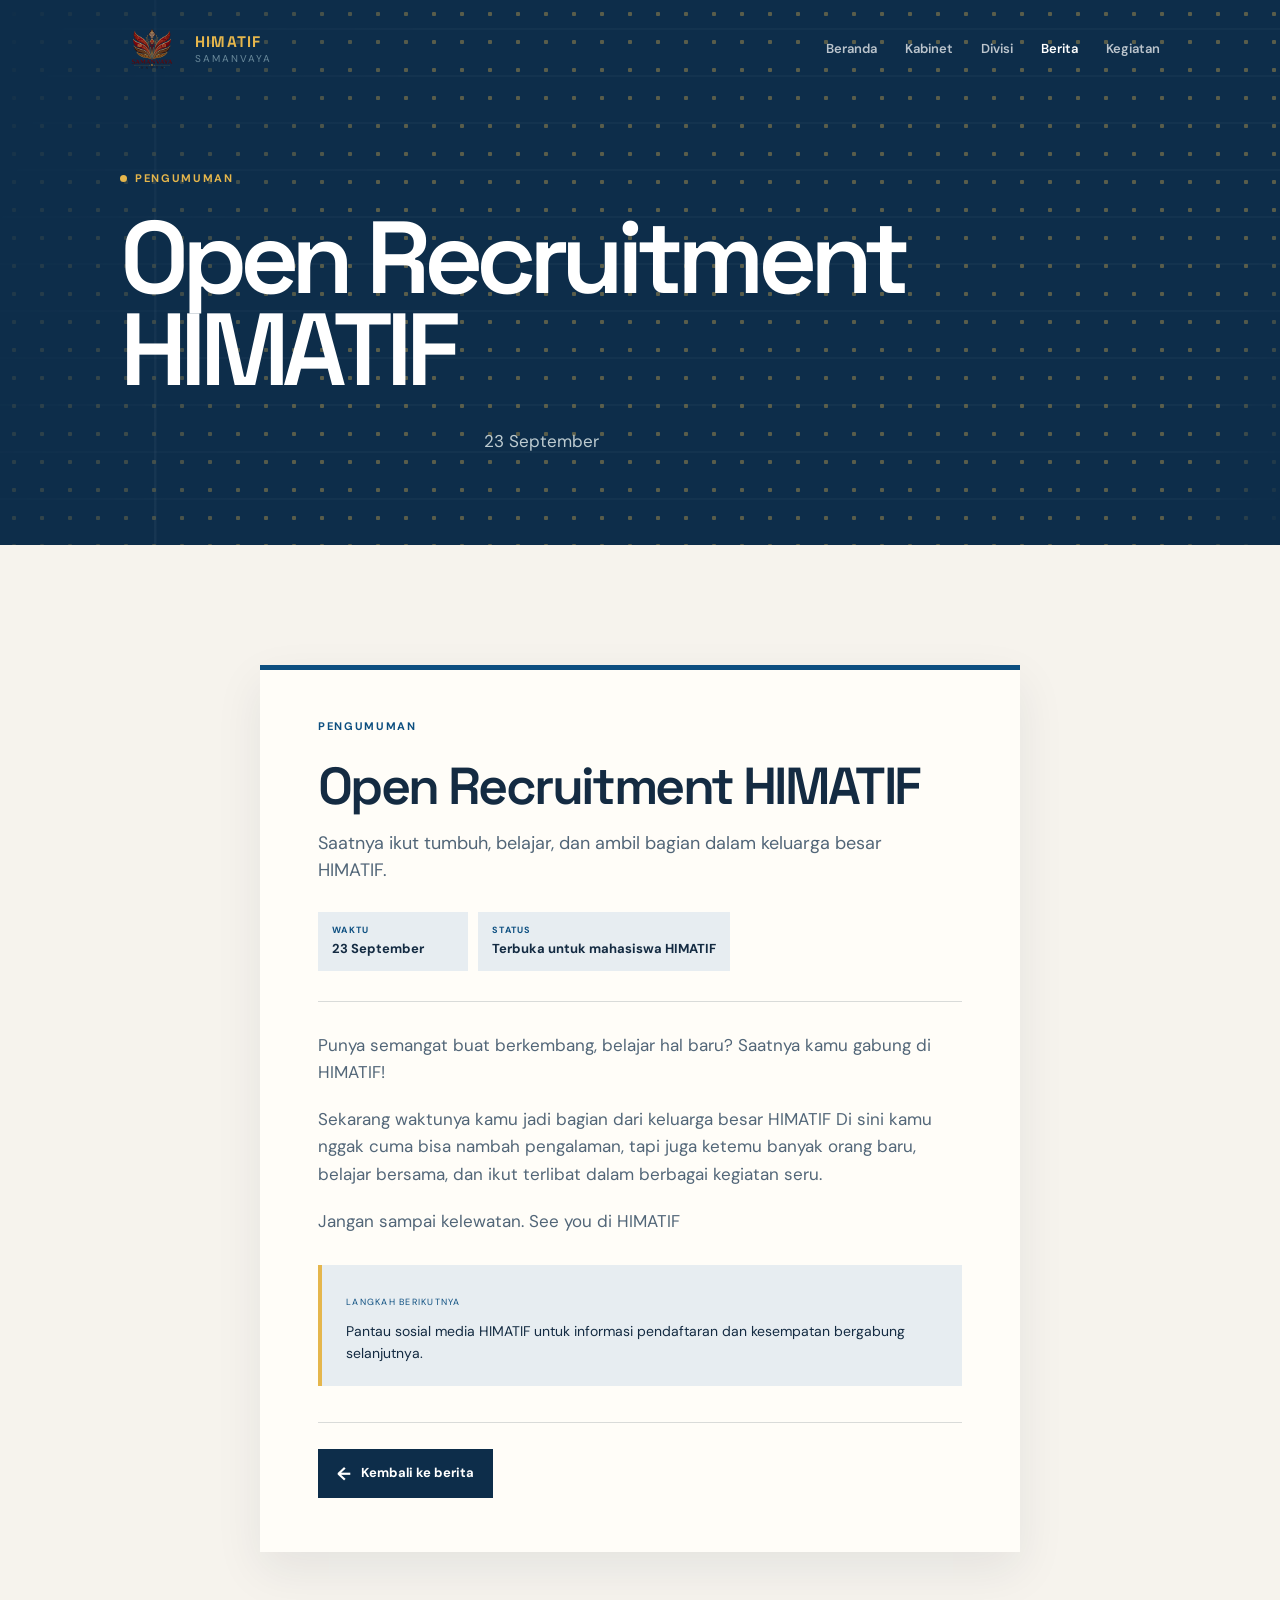
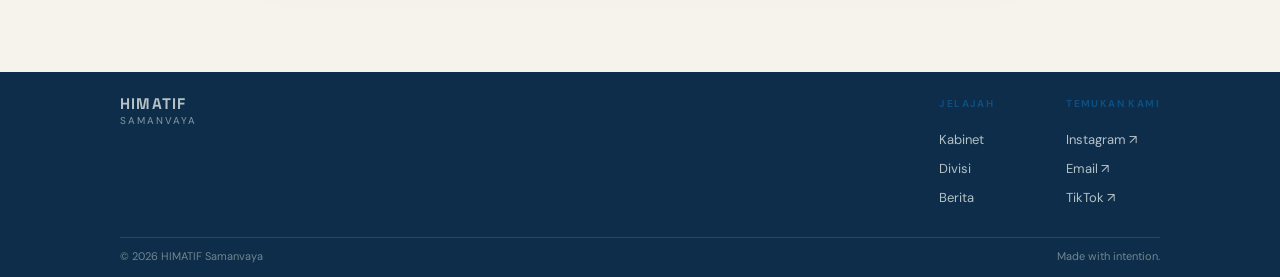
==== pages/berita-detail.html @ be7c70c4 "Update Page Berita" ====
<!DOCTYPE html>
<html lang="id">

<head>
    <meta charset="UTF-8">
    <meta name="viewport" content="width=device-width, initial-scale=1.0">
    <title>Detail Berita | HIMATIF Samanvaya</title>
    <link rel="icon" type="image/png" href="../assets/logo/logo-samanvaya.webp">
    <link rel="preconnect" href="https://fonts.googleapis.com">
    <link rel="preconnect" href="https://fonts.gstatic.com" crossorigin>
    <link
        href="https://fonts.googleapis.com/css2?family=DM+Sans:wght@400;500;600;700&family=Space+Grotesk:wght@500;600;700&display=swap"
        rel="stylesheet">
    <link rel="stylesheet" href="../css/style.css">
    <script src="../js/main.js" defer></script>
    <script src="../js/berita-detail.js" defer></script>
</head>

<body>
    <header class="site-header" data-header>
        <div class="container nav-wrap"><a class="brand" href="../index.html"><span class="brand-mark"
                    aria-label="Logo Samanvaya"><img src="../assets/logo/logo-samanvaya.webp"
                        alt="Samanvaya"></span><span class="brand-copy"><strong>HIMATIF</strong><small>Samanvaya</small></span></a><button
                class="menu-toggle" type="button" aria-label="Buka menu" aria-expanded="false"
                data-menu-toggle><span></span><span></span></button>
            <nav class="main-nav" data-menu><a href="../index.html">Beranda</a><a href="kabinet.html">Kabinet</a><a
                    href="divisi.html">Divisi</a><a class="active" href="berita.html">Berita</a><a
                    href="kegiatan.html">Kegiatan</a></nav>
        </div>
    </header>
    <main>
        <section class="inner-hero inner-hero-news section-dark">
            <div class="container">
                <p class="eyebrow reveal"><span class="eyebrow-dot"></span><span data-detail-category>Berita Himatif</span></p>
                <h1 class="reveal reveal-delay" data-detail-title>Detail berita.</h1>
                <p class="inner-lead reveal reveal-delay-2" data-detail-date></p>
            </div>
        </section>
        <section class="section-light section-space">
            <div class="container news-detail-layout">
                <article class="news-detail-content">
                    <div class="news-detail-head">
                        <p class="section-label" data-detail-label></p>
                        <h2 data-detail-heading></h2>
                        <p class="news-detail-summary" data-detail-summary></p>
                        <div class="news-detail-facts">
                            <span><b>Waktu</b><em data-detail-date-inline></em></span>
                            <span><b>Status</b><em data-detail-status>Terbuka untuk mahasiswa HIMATIF</em></span>
                        </div>
                    </div>
                    <div class="news-detail-body" data-detail-body></div>
                    <aside class="news-detail-note">
                        <span data-detail-note-label>Catatan berita</span>
                        <p data-detail-note></p>
                    </aside>
                    <div class="news-detail-actions">
                        <a class="button button-dark" href="berita.html"><span>←</span> Kembali ke berita</a>
                    </div>
                </article>
            </div>
        </section>
    </main>
    <footer class="site-footer">
        <div class="container footer-top"><a class="brand footer-brand"
                href="../index.html"><span><strong>HIMATIF</strong><small>Samanvaya</small></span></a>
            <div class="footer-links">
                <div>
                    <p>Jelajah</p><a href="kabinet.html">Kabinet</a><a href="divisi.html">Divisi</a><a
                        href="berita.html">Berita</a>
                </div>
                <div>
                    <p>Temukan kami</p><a href="https://instagram.com/himatif_ubp" target="_blank"
                        rel="noreferrer">Instagram ↗</a><a href="mailto:halo@himatifsamanvaya.id">Email ↗</a><a
                        href="https://www.tiktok.com/@himatif_ubp" target="_blank" rel="noreferrer">TikTok ↗</a>
                </div>
            </div>
        </div>
        <div class="container footer-bottom"><span>© 2026 HIMATIF Samanvaya</span><span>Made with intention.</span>
        </div>
    </footer>
</body>

</html>
---- css/style.css ----
/* ==========================================================================
   HIMATIF SAMANVAYA - MAIN STYLESHEET
   ==========================================================================
   
   DAFTAR ISI / TABLE OF CONTENTS BY PAGE & SECTION:
   
   1. [GLOBAL & RESET] ......... Line 23  - Line 69   (Variables :root, Reset *, Container)
   2. [SHARED LAYOUT] .......... Line 70  - Line 333  (Header, Navbar, Brand Logo & Menu Toggle)
   3. [SHARED UTILITIES] ....... Line 334 - Line 521  (Utility Classes, Buttons, Links, Badges, Animations)
   4. [PAGE: index.html] ....... Line 522 - Line 1219 (Hero, Intro, Fokus Program, Featured News, Closing)
   5. [PAGE: tentang.html] ..... Line 1220 - Line 1283 (Halaman Tentang Kami, Story/Sejarah, Quote Section)
   6. [PAGE: kabinet.html] ..... Line 1284 - Line 1745 (Hero Kabinet, Filosofi, Logo, Profil, Departemen)
   7. [PAGE: divisi.html] ...... Line 1746 - Line 1842 (Daftar Divisi, Division Rows, Accordion Program)
   8. [PAGE: detail-divisi.html] Line 1843 - Line 1961 (Detail Divisi, Panel Visi, Program Kerja, Member Grid)
   9. [PAGE: berita.html] ...... Line 1962 - Line 2007 (Halaman Berita, Filter Berita & Article Row Cards)
   10. [PAGE: kegiatan.html] ... Line 2008 - Line 2069 (Halaman Agenda/Kegiatan, Filter & Event Cards)
   11. [SHARED FOOTER] ......... Line 2070 - Line 2123 (Site Footer, Navigation Links, & Copyright)
   12. [RESPONSIVE DESIGN] ..... Line 2124 - Line 2727 (Media Queries Mobile <=760px, Tablet, Desktop)
   
   ========================================================================== */


/* ==========================================================================
   SECTION 1: GLOBAL & RESET STYLES (Line 23 - Line 69)
   ========================================================================== */

:root {
  /* WARNA: ubah nilai di sini untuk mengganti palet utama website. */
  --ink: #142b42;
  --ink-soft: #526678;
  --navy: #0d2d4a;
  --cream: #e7edf1;
  --paper: #f6f3ed;
  --coral: #0d4f80;
  --yellow: #e5b64c;
  --cabinet-maroon: #124b7a;
  --cabinet-gold: #5d89a7;
  --cabinet-bronze: #7894a8;
  --sky: #e5b64c;
  --line: rgba(23, 43, 58, 0.16);
  /* FONT: --display untuk judul besar; --body untuk teks biasa. */
  --display: "Space Grotesk", sans-serif;
  --body: "DM Sans", sans-serif;
}

* {
  box-sizing: border-box;
}

html {
  scroll-behavior: smooth;
  overflow-x: hidden;
}

body {
  margin: 0;
  overflow-x: hidden;
  color: var(--ink);
  background: var(--paper);
  font-family: var(--body);
  font-size: 16px;
  line-height: 1.6;
}

a {
  color: inherit;
  text-decoration: none;
}

button {
  font: inherit;
}

.container {
  width: min(1160px, calc(100% - 48px));
  margin: 0 auto;
}


/* ==========================================================================
   SECTION 2: SHARED LAYOUT & NAVIGATION (HEADER, NAVBAR, BRAND)
   Target Pages: index.html & All Subpages in pages/
   ========================================================================== */

.site-header {
  position: fixed;
  inset: 0 0 auto;
  z-index: 20;
  padding: 22px 0;
  color: white;
  transition:
    background 0.3s ease,
    padding 0.3s ease;
}

.site-header.scrolled {
  color: var(--navy);
  background: rgba(255, 255, 255, 0.96);
  backdrop-filter: blur(14px);
  padding: 13px 0;
}

.site-header.scrolled .main-nav a {
  color: var(--navy);
}

.site-header.scrolled .menu-toggle {
  color: var(--navy);
  border-color: rgba(13, 45, 74, 0.28);
  background: rgba(255, 255, 255, 0.7);
}

.site-header.scrolled .brand-mark img,
.inner-header .brand-mark img {
  mix-blend-mode: multiply;
}

.nav-wrap,
.brand,
.main-nav,
.hero-actions,
.hero-footer,
.section-heading,
.news-meta,
.footer-bottom {
  display: flex;
  align-items: center;
}

.nav-wrap {
  justify-content: space-between;
  position: relative;
}

.nav-wrap>*,
.hero-grid>*,
.section-heading>*,
.directory-toolbar>*,
.detail-grid>*,
.detail-columns>*,
.story-grid>* {
  min-width: 0;
}

.brand {
  gap: 11px;
  font-family: var(--display);
  line-height: 1.05;
}

.brand-mark {
  display: flex;
  align-items: center;
  justify-content: center;
  width: clamp(42px, 5vw, 64px);
  height: clamp(38px, 4.5vw, 54px);
  flex: 0 0 clamp(42px, 5vw, 64px);
}

.brand-mark img {
  display: block;
  width: 100%;
  height: 100%;
  object-fit: contain;
  mix-blend-mode: screen;
}

.footer-brand .brand-mark {
  width: 42px;
  height: 42px;
  flex: 0 0 42px;
  justify-content: center;
  color: var(--coral);
  font: 600 22px/1 var(--display);
}

.brand-copy {
  display: block;
  color: currentColor;
}

.brand-copy strong {
  color: var(--yellow);
}

.brand-copy small {
  color: #8faebb;
}

.inner-header {
  color: var(--navy);
  background: white;
}

.inner-header .brand-mark {
  font-size: 0;
  background: url("../assets/logo/logo-samanvaya.webp") center / contain no-repeat;
}

.inner-header .brand strong,
.site-header.scrolled .brand strong {
  color: var(--yellow);
}

.inner-header .brand small,
.site-header.scrolled .brand small {
  color: #8faebb;
}

.inner-header .main-nav a {
  color: var(--navy);
}

.inner-header .menu-toggle {
  color: var(--navy);
  border-color: rgba(13, 45, 74, 0.3);
}

.brand strong,
.brand small {
  display: block;
}

.brand strong {
  font-size: clamp(12px, 1.2vw, 16px);
  letter-spacing: 0.08em;
}

.brand small {
  margin-top: 4px;
  font-family: var(--body);
  font-size: clamp(8px, 0.8vw, 10px);
  letter-spacing: 0.2em;
  text-transform: uppercase;
  opacity: 0.72;
}

.main-nav {
  gap: 28px;
  font-size: 13px;
  font-weight: 600;
}

.brand-copy,
.brand-copy strong,
.brand-copy small,
.brand>span:last-child {
  min-width: 0;
}

.main-nav a {
  opacity: 0.72;
  transition:
    opacity 0.2s,
    color 0.2s;
}

.main-nav a:hover,
.main-nav a.active {
  opacity: 1;
}

.main-nav .nav-cta {
  padding: 10px 15px;
  color: var(--navy);
  background: var(--yellow);
  opacity: 1;
}

.nav-cta span,
.button span {
  margin-left: 9px;
  font-size: 18px;
}

.menu-toggle {
  display: none;
  position: relative;
  z-index: 4;
  width: 42px;
  height: 42px;
  border: 0;
  border-radius: 10px;
  background: var(--navy);
  color: white;
  box-shadow: 0 7px 16px rgba(13, 45, 74, 0.22);
  cursor: pointer;
}

.menu-toggle span {
  display: block;
  width: 18px;
  height: 2px;
  margin: 4px auto;
  border-radius: 2px;
  background: currentColor;
  transition: transform 0.2s ease, opacity 0.2s ease;
}

.menu-toggle span:first-child {
  transform: translateY(-3px);
}

.menu-toggle span:nth-child(2) {
  transform: translateY(3px);
}

.menu-toggle::before {
  position: absolute;
  top: 50%;
  left: 50%;
  width: 18px;
  height: 2px;
  border-radius: 2px;
  content: "";
  background: currentColor;
  transform: translate(-50%, -50%);
  transition: transform 0.2s ease;
}

.menu-toggle.open span:first-child {
  transform: translateY(3px) rotate(45deg);
}

.menu-toggle.open span:nth-child(2) {
  transform: translateY(-3px) rotate(-45deg);
}

.menu-toggle.open::before {
  opacity: 0;
}


/* ==========================================================================
   SECTION 3: SHARED UTILITIES & COMPONENTS
   Buttons, Links, Badges, Animations, Section Themes, Toolbar Filter
   ========================================================================== */

.section-dark {
  color: white;
  background: var(--navy);
}

.section-dark .section-label,
.section-dark .profile-role,
.section-dark .article-category,
.inner-hero .eyebrow {
  color: var(--yellow);
}

.section-light {
  background: var(--paper);
}

.intro.section-light {
  background: #dce8ef;
}

.section-cream {
  background: var(--cream);
}

.section-coral {
  color: var(--navy);
  background: var(--coral);
}

.section-space {
  padding: 120px 0;
}

.eyebrow,
.section-label {
  margin: 0 0 24px;
  font-size: 11px;
  font-weight: 700;
  letter-spacing: 0.15em;
  text-transform: uppercase;
}

.eyebrow-dot {
  display: inline-block;
  width: 7px;
  height: 7px;
  margin-right: 8px;
  background: var(--coral);
  border-radius: 50%;
}

.inner-hero .eyebrow-dot {
  background: var(--yellow);
}

.button {
  display: inline-flex;
  align-items: center;
  padding: 14px 19px;
  font-size: 13px;
  font-weight: 700;
  transition: transform 0.2s,
    background 0.2s;
}

.button:hover {
  transform: translateY(-3px);
}

.button-coral {
  color: white;
  background: var(--navy);
}

.button-dark {
  color: white;
  background: var(--navy);
}

.button-light {
  color: var(--ink);
  border: 1px solid rgba(20, 43, 66, 0.22);
  background: rgba(255, 255, 255, 0.5);
}

.button span {
  margin-left: 10px;
  font-size: 18px;
  line-height: 0.7;
}

.text-link {
  display: inline-flex;
  align-items: center;
  gap: 10px;
  font-size: 13px;
  font-weight: 700;
}

.text-link span {
  font-size: 20px;
  line-height: 1;
  transition: transform 0.2s;
}

.text-link:hover span {
  transform: translateX(5px);
}

.light-link {
  color: white;
}

.dark-link {
  color: var(--ink);
}

.back-link {
  display: inline-block;
  margin-bottom: 48px;
  color: #dce8ef;
  font-size: 12px;
  font-weight: 700;
  letter-spacing: 0.08em;
  text-transform: uppercase;
}

.reveal {
  opacity: 0;
  transform: translateY(18px);
  transition: opacity 0.7s ease,
    transform 0.7s ease;
}

.reveal.visible {
  opacity: 1;
  transform: translateY(0);
}

.reveal-delay {
  transition-delay: 0.12s;
}

.reveal-delay-2 {
  transition-delay: 0.24s;
}

/* Inner Page Hero (Dipakai di tentang.html, divisi.html, berita.html, kegiatan.html) */
.inner-hero {
  position: relative;
  isolation: isolate;
  overflow: hidden;
  min-height: 500px;
  padding: 170px 0 90px;
}

.inner-hero::after {
  position: absolute;
  inset: 0;
  z-index: -1;
  content: "";
  opacity: 0.34;
  background:
    linear-gradient(90deg, transparent 0 19%, rgba(229, 182, 76, 0.22) 19.1%, transparent 19.3% 100%),
    linear-gradient(0deg, transparent 0 72%, rgba(229, 182, 76, 0.18) 72.1%, transparent 72.3% 100%),
    linear-gradient(90deg, transparent 49.8%, rgba(220, 232, 239, 0.15) 50%, transparent 50.2%),
    linear-gradient(rgba(220, 232, 239, 0.08) 1px, transparent 1px),
    linear-gradient(90deg, rgba(220, 232, 239, 0.08) 1px, transparent 1px);
  background-size: 100% 100%, 100% 100%, 100% 100%, 56px 56px, 56px 56px;
  mask-image: linear-gradient(115deg, transparent 5%, black 34%, black 82%, transparent 100%);
  animation: tech-drift 18s linear infinite;
  pointer-events: none;
}

.inner-hero>.container {
  position: relative;
  z-index: 1;
}

.inner-hero-division::after {
  opacity: 0.56;
  background:
    radial-gradient(circle at 77% 34%, var(--yellow) 0 3px, transparent 4px),
    radial-gradient(circle at 86% 63%, rgba(220, 232, 239, 0.8) 0 2px, transparent 3px),
    linear-gradient(132deg, transparent 0 66%, rgba(229, 182, 76, 0.6) 66.2%, transparent 66.5%),
    linear-gradient(132deg, transparent 0 73%, rgba(220, 232, 239, 0.3) 73.2%, transparent 73.5%),
    linear-gradient(132deg, transparent 0 80%, rgba(220, 232, 239, 0.22) 80.2%, transparent 80.5%);
  mask-image: linear-gradient(90deg, transparent 10%, black 53%, black 100%);
  animation: circuit-pan 14s ease-in-out infinite alternate;
}

.inner-hero-news::after {
  opacity: 0.5;
  background:
    radial-gradient(circle, rgba(229, 182, 76, 0.7) 0 2px, transparent 2.5px) 0 0 / 28px 28px,
    linear-gradient(90deg, transparent 0 12%, rgba(220, 232, 239, 0.18) 12.1%, transparent 12.3% 100%),
    repeating-linear-gradient(0deg, transparent 0 45px, rgba(220, 232, 239, 0.13) 46px, transparent 47px);
  mask-image: linear-gradient(108deg, transparent 0, black 30%, black 92%, transparent 100%);
  animation: news-scan 12s linear infinite;
}

.inner-hero-events::after {
  opacity: 0.54;
  background:
    radial-gradient(circle at 78% 28%, rgba(229, 182, 76, 0.8) 0 3px, transparent 4px),
    radial-gradient(circle at 88% 68%, rgba(229, 182, 76, 0.55) 0 2px, transparent 3px),
    repeating-linear-gradient(115deg, transparent 0 38px, rgba(220, 232, 239, 0.16) 39px, transparent 40px),
    linear-gradient(115deg, transparent 0 67%, rgba(229, 182, 76, 0.42) 67.2%, transparent 67.6%);
  mask-image: linear-gradient(90deg, transparent 6%, black 47%, black 100%);
  animation: schedule-shift 16s ease-in-out infinite alternate;
}

@keyframes circuit-pan {
  from {
    transform: translate3d(0, 0, 0);
  }

  to {
    transform: translate3d(-18px, 10px, 0);
  }
}

@keyframes news-scan {
  from {
    transform: translate3d(0, 0, 0);
  }

  to {
    transform: translate3d(0, 46px, 0);
  }
}

@keyframes schedule-shift {
  from {
    transform: translate3d(0, 0, 0) rotate(0deg);
  }

  to {
    transform: translate3d(-14px, 8px, 0) rotate(1deg);
  }
}

@keyframes tech-drift {
  from {
    transform: translate3d(0, 0, 0);
  }

  to {
    transform: translate3d(56px, 28px, 0);
  }
}

.inner-hero h1 {
  margin: 0;
  font: 600 clamp(56px, 8vw, 104px)/0.9 var(--display);
  letter-spacing: -0.07em;
}

.inner-lead {
  max-width: 430px;
  margin: 32px 0 0 35%;
  color: #bdcbd0;
  font-size: 17px;
}

/* Directory Toolbar & Filter (Dipakai di kegiatan.html & berita.html) */
.directory-toolbar {
  display: flex;
  justify-content: space-between;
  align-items: flex-end;
  margin-bottom: 55px;
}

.directory-toolbar h2 {
  margin: 0;
  font: 600 38px/0.95 var(--display);
  letter-spacing: -0.06em;
}

.filter-group {
  display: flex;
  gap: 7px;
  flex-wrap: wrap;
  justify-content: flex-end;
}

.filter {
  padding: 9px 13px;
  border: 1px solid var(--line);
  color: var(--ink-soft);
  background: transparent;
  cursor: pointer;
  font-size: 11px;
  text-transform: uppercase;
  letter-spacing: 0.08em;
}

.filter.active,
.filter:hover {
  border-color: var(--coral);
  color: white;
  background: var(--coral);
}


/* ==========================================================================
   SECTION 4: PAGE - index.html (HOMEPAGE)
   Hero Section, Intro, Fokus Program, News Cards, & Closing CTA
   ========================================================================== */

/* Hero Section Homepage */
.hero {
  position: relative;
  min-height: 730px;
  padding-top: 130px;
  overflow: hidden;
  background: var(--navy);
}

.hero::before {
  position: absolute;
  inset: 0;
  z-index: 0;
  content: "";
  background:
    linear-gradient(rgba(19, 43, 59, 0.55),
      rgba(19, 43, 59, 0.55)),
    url("../assets/images/GedungUBP.webp") center / cover no-repeat;
  filter: blur(5px);
  transform: scale(1.04);
}

.hero>* {
  position: relative;
  z-index: 1;
}

.hero-copy {
  color: white;
}

.hero-copy .eyebrow {
  color: white;
}

.hero h1 {
  color: white;
}

.hero-copy .hero-text {
  color: rgba(255, 255, 255, 0.9);
}

.hero-copy .light-link {
  color: white;
}

.hero-grid {
  display: grid;
  grid-template-columns: 1fr 1fr;
  gap: 55px;
  min-height: 520px;
  align-items: center;
}

.hero h1,
.closing h2 {
  margin: 0;
  font-family: var(--display);
  font-size: clamp(58px, 8vw, 106px);
  letter-spacing: -0.065em;
  line-height: 0.9;
}

.hero h1 em,
.closing h2 em,
h2 em {
  color: var(--coral);
  font-style: normal;
}

.hero-text {
  max-width: 420px;
  margin: 30px 0;
  color: #bdcbd0;
  font-size: 17px;
}

.hero-actions {
  gap: 27px;
}

/* Hero Art Visual Laptop */
.hero-art {
  position: relative;
  min-height: 470px;
}

.art-grid {
  position: absolute;
  top: 58px;
  right: 2%;
  width: 285px;
  height: 250px;
  opacity: 0.34;
  background-image: linear-gradient(rgba(134, 170, 188, 0.22) 1px, transparent 1px),
    linear-gradient(90deg, rgba(134, 170, 188, 0.22) 1px, transparent 1px);
  background-size: 28px 28px;
  transform: rotate(-7deg);
  mask-image: linear-gradient(135deg, transparent 3%, black 35%, transparent 96%);
}

.art-data {
  position: absolute;
  top: 45px;
  left: 8%;
  display: flex;
  align-items: center;
  gap: 9px;
  color: #8faebb;
  font: 700 9px var(--body);
  letter-spacing: 0.14em;
  transform: rotate(-7deg);
}

.art-data i {
  display: block;
  width: 42px;
  height: 1px;
  background: var(--coral);
}

.art-circuit {
  position: absolute;
  top: 195px;
  left: 1%;
  width: 160px;
  height: 100px;
  opacity: 0.48;
  transform: rotate(-8deg);
}

.circuit-node {
  position: absolute;
  top: 12px;
  left: 4px;
  width: 7px;
  height: 7px;
  border: 1px solid #91b7c5;
  background: var(--navy);
}

.circuit-node-end {
  top: auto;
  right: 1px;
  bottom: 8px;
  left: auto;
  border-color: var(--coral);
}

.circuit-line {
  position: absolute;
  display: block;
  height: 1px;
  background: #7196aa;
  transform-origin: left center;
}

.circuit-line-one {
  top: 15px;
  left: 10px;
  width: 92px;
  transform: rotate(28deg);
}

.circuit-line-two {
  top: 58px;
  left: 56px;
  width: 98px;
  transform: rotate(-24deg);
}

.art-terminal {
  position: absolute;
  right: 8%;
  bottom: 63px;
  display: grid;
  grid-template-columns: 1fr 18px;
  gap: 7px 12px;
  width: 92px;
  padding: 12px;
  border: 1px solid rgba(137, 174, 190, 0.32);
  color: #8aafbf;
  background: rgba(8, 35, 50, 0.42);
  font: 700 10px/1 monospace;
  transform: rotate(7deg);
}

.art-terminal span {
  grid-row: span 3;
  align-self: center;
  color: var(--coral);
  font-size: 17px;
}

.art-terminal i {
  display: block;
  width: 18px;
  height: 2px;
  background: rgba(137, 174, 190, 0.55);
}

.laptop-art {
  position: absolute;
  top: 68px;
  left: 16%;
  width: min(330px, 68%);
  height: 305px;
  z-index: 2;
  transform: rotate(3deg);
}

.laptop-screen {
  position: relative;
  width: 100%;
  height: 235px;
  padding: 27px 25px;
  color: var(--cabinet-gold);
  background: #f4f0e8;
  border: 8px solid var(--cabinet-gold);
  border-bottom-width: 10px;
  border-radius: 10px 10px 4px 4px;
  box-shadow: 12px 14px 0 var(--cabinet-maroon);
}

.laptop-screen::after {
  content: "";
  position: absolute;
  inset: 10px;
  border: 1px solid rgba(19, 43, 59, 0.2);
  pointer-events: none;
}

.screen-logo {
  position: absolute;
  top: 9%;
  left: 9%;
  width: 82%;
  height: 82%;
  object-fit: contain;
  filter: saturate(0.98) contrast(1.05);
}

.laptop-logo {
  position: absolute;
  top: 22px;
  right: 20px;
  width: 48px;
  height: 37px;
  object-fit: contain;
  opacity: 0.58;
  mix-blend-mode: screen;
  filter: saturate(0.7) brightness(1.25);
}

.laptop-kicker {
  display: block;
  margin-bottom: 30px;
  color: var(--cabinet-gold);
  font-size: 9px;
  font-weight: 700;
  letter-spacing: 0.18em;
}

.laptop-code {
  display: grid;
  gap: 7px;
  color: #bdd0d9;
  font: 600 10px/1.25 monospace;
  white-space: nowrap;
}

.laptop-code i {
  color: #7fb4cf;
  font-style: normal;
}

.laptop-code em {
  color: #d0b879;
  font-style: normal;
}

.laptop-code b {
  color: #e2a79d;
  font-weight: 600;
}

.code-indent {
  padding-left: 13px;
}

.laptop-screen small {
  display: block;
  margin-top: 28px;
  color: #bdcbd0;
  font-size: 9px;
  font-weight: 700;
  letter-spacing: 0.12em;
}

.laptop-camera {
  position: absolute;
  top: 4px;
  left: 50%;
  width: 5px;
  height: 5px;
  background: var(--cabinet-maroon);
  border-radius: 50%;
  transform: translateX(-50%);
}

.laptop-base {
  position: absolute;
  bottom: 18px;
  left: -4%;
  display: flex;
  justify-content: center;
  gap: 5px;
  width: 112%;
  height: 18px;
  padding-top: 4px;
  background: var(--cabinet-gold);
  border-radius: 2px 2px 11px 11px;
  box-shadow: 12px 14px 0 var(--cabinet-maroon);
}

.laptop-base span {
  width: 20px;
  height: 6px;
  background: var(--cabinet-maroon);
  border-radius: 2px;
}

.orbit {
  display: none;
}

.orbit-one {
  width: 410px;
  height: 210px;
  top: 115px;
  left: 5%;
}

.orbit-two {
  width: 450px;
  height: 250px;
  top: 95px;
  left: 0;
  transform: rotate(42deg);
}

.art-note {
  top: 8px;
  right: 4%;
  font-family: var(--display);
  font-size: 28px;
  line-height: 0.9;
}

.art-note span {
  font: 10px var(--body);
  letter-spacing: 0.15em;
}

.art-sticker {
  right: 3%;
  bottom: 45px;
  display: grid;
  place-items: center;
  width: 105px;
  height: 105px;
  color: #3d1a1e;
  background: var(--cabinet-bronze);
  border-radius: 50%;
  font: 24px/1 var(--display);
  text-align: center;
  transform: rotate(12deg);
}

.art-sticker small {
  font: 700 9px/1.2 var(--body);
  letter-spacing: 0.12em;
}

.hero-footer {
  justify-content: space-between;
  padding-top: 20px;
  border-top: 1px solid rgba(255, 255, 255, 0.2);
  color: rgba(255, 255, 255, 0.9);
  font-size: 10px;
  font-weight: 700;
  letter-spacing: 0.1em;
  text-transform: uppercase;
}

.hero-footer>span:first-child {
  color: white;
}

.scroll-line {
  width: 100px;
  height: 1px;
  margin-left: -55%;
  background: var(--coral);
}

/* Intro Section Homepage */
.intro-grid {
  display: grid;
  grid-template-columns: 1fr 2fr;
  gap: 70px;
}

.section-label {
  color: var(--coral);
}

.intro-content {
  max-width: 690px;
}

.intro h2,
.section-heading h2 {
  margin: 0 0 24px;
  font: 600 clamp(43px, 6vw, 72px)/0.95 var(--display);
  letter-spacing: -0.07em;
}

.intro h2 span {
  color: var(--coral);
}

.intro-content p {
  max-width: 620px;
  margin: 0 0 33px;
  color: var(--ink-soft);
  font-size: 19px;
  line-height: 1.55;
}

/* Section Headings & Focus Program */
.section-heading {
  justify-content: space-between;
  align-items: flex-end;
  margin-bottom: 60px;
}

.focus {
  position: relative;
  isolation: isolate;
  overflow: hidden;
  border-top: 1px solid rgba(13, 45, 74, 0.28);
  background: #d1e0e9;
}

.focus::before {
  position: absolute;
  inset: -18px;
  z-index: -1;
  content: "";
  background:
    linear-gradient(rgba(209, 224, 233, 0.86) 0%,
      rgba(209, 224, 233, 0.58) 28%,
      rgba(209, 224, 233, 0.2) 62%,
      rgba(209, 224, 233, 0.08) 100%),
    url("../assets/images/TechnoVisionEvent.webp") center 58% / cover no-repeat;
  filter: blur(2px);
  transform: scale(1.04);
}

.focus.section-space {
  padding-top: 60px;
}

.focus .section-heading {
  display: block;
}

.focus .section-heading>div,
.focus .section-heading h2 {
  width: 100%;
}

.focus .heading-aside {
  max-width: 430px;
  margin-top: 26px;
}

.section-heading h2 {
  margin-bottom: 0;
}

.heading-aside {
  max-width: 240px;
  margin: 0;
  color: var(--ink);
  font-size: 14px;
  font-weight: 500;
}

.focus-grid {
  display: grid;
  grid-template-columns: repeat(3, 1fr);
  gap: 1px;
  background: var(--line);
  border-top: 1px solid var(--line);
}

.focus-item {
  position: relative;
  min-height: 290px;
  padding: 24px;
  background: rgba(231, 237, 241, 0.64);
}

.focus-featured {
  color: white;
  background: rgba(13, 45, 74, 0.88);
}

.focus-number {
  color: var(--coral);
  font: 600 13px var(--display);
}

.focus-icon {
  margin: 36px 0 16px;
  color: var(--coral);
  font-size: 45px;
  line-height: 1;
}

.focus-item h3 {
  margin: 0 0 12px;
  font: 600 26px var(--display);
  letter-spacing: -0.04em;
}

.focus-item p {
  max-width: 250px;
  margin: 0;
  color: var(--ink);
  font-size: 14px;
  font-weight: 500;
}

.focus-featured p {
  color: #b6c5ca;
}

.focus-item>a {
  position: absolute;
  right: 24px;
  bottom: 22px;
  font-size: 26px;
}

/* Featured News Cards Homepage */
main:has(> .news) {
  display: flex;
  flex-direction: column;
}

main:has(> .news)>.news {
  order: 3;
}

main:has(> .news)>.closing {
  order: 4;
}

.news-heading {
  margin-bottom: 52px;
}

.news-grid {
  display: grid;
  grid-template-columns: repeat(3, 1fr);
  gap: 29px;
}

.news-card {
  display: block;
}

.news-image {
  position: relative;
  display: flex;
  height: 255px;
  padding: 25px;
  overflow: hidden;
  flex-direction: column;
  justify-content: space-between;
}

.news-image-orange {
  color: white;
  background: var(--coral);
}

.news-image-blue {
  color: white;
  background: var(--navy);
}

.news-image-yellow {
  background: var(--yellow);
}

.news-image span {
  font: 700 12px/1.1 var(--body);
  letter-spacing: 0.13em;
}

.news-image b {
  align-self: flex-end;
  font: 700 13px var(--body);
  letter-spacing: 0.12em;
}

.news-image-orange:before,
.news-image-yellow:before {
  content: "";
  position: absolute;
  width: 180px;
  height: 180px;
  right: -30px;
  bottom: -70px;
  border: 20px solid rgba(255, 255, 255, 0.24);
  border-radius: 50%;
}

.big-symbol {
  font: 150px/0.7 var(--display) !important;
  letter-spacing: -0.2em !important;
  opacity: 0.85;
}

.news-meta {
  justify-content: space-between;
  margin-top: 18px;
  color: #879097;
  font-size: 10px;
  letter-spacing: 0.1em;
  text-transform: uppercase;
}

.news-card h3 {
  max-width: 315px;
  margin: 11px 0 0;
  font: 600 20px/1.2 var(--display);
  letter-spacing: -0.04em;
  transition: color 0.2s;
}

.news-card:hover h3 {
  color: var(--coral);
}

/* Closing CTA Section Homepage */
.closing {
  padding: 75px 0 85px;
  color: #54242a;
  background: var(--sky);
}

.closing-inner {
  text-align: center;
}

.closing .eyebrow {
  margin-bottom: 22px;
}

.closing h2 {
  font-size: clamp(50px, 7vw, 86px);
  margin-bottom: 26px;
}

.closing h2 em {
  color: #54242a;
}

.closing-logo {
  display: block;
  width: min(390px, 82vw);
  height: 205px;
  margin: 0 auto 18px;
  object-fit: contain;
}


/* ==========================================================================
   SECTION 5: PAGE - tentang.html (HALAMAN TENTANG KAMI)
   Story Grid (Sejarah/Visi) & Quote Section
   ========================================================================== */

.story-grid {
  display: grid;
  grid-template-columns: 1fr 2fr;
  gap: 70px;
}

.story-grid h2 {
  margin: 0 0 28px;
  font: 600 clamp(44px, 6vw, 72px)/0.92 var(--display);
  letter-spacing: -0.07em;
}

.story-grid h2 em {
  color: var(--coral);
  font-style: normal;
}

.story-grid p:not(.section-label) {
  max-width: 640px;
  color: var(--ink-soft);
  font-size: 17px;
}

.story-grid .story-lead {
  color: var(--ink);
  font-size: 24px;
  line-height: 1.4;
}

.story-grid .button {
  margin-top: 20px;
}

/* Quote Section */
.quote-section {
  padding: 110px 0;
}

.quote-mark {
  margin: 0;
  font: 100px/0.5 var(--display);
}

.quote-section blockquote {
  max-width: 820px;
  margin: 15px 0 28px;
  font: 600 clamp(37px, 5vw, 68px)/0.98 var(--display);
  letter-spacing: -0.07em;
}

.quote-credit {
  margin: 0;
  font-size: 12px;
  font-weight: 700;
  letter-spacing: 0.12em;
  text-transform: uppercase;
}


/* ==========================================================================
   SECTION 6: PAGE - kabinet.html (HALAMAN STRUKTUR KABINET)
   Hero Kabinet, Filosofi, Makna Logo & Pilar, Leadership Grid, Profiles & Departemen
   ========================================================================== */

.cabinet-hero {
  position: relative;
  isolation: isolate;
  overflow: hidden;
  min-height: 620px;
  padding: 145px 0 90px;
  background: linear-gradient(135deg, #351b2a 0%, #54242a 45%, #0d2d4a 100%);
}

.cabinet-hero::before {
  position: absolute;
  inset: -14%;
  z-index: -1;
  content: "";
  background: url("../assets/logo/logo-samanvaya.webp") center / min(780px, 78vw) auto no-repeat;
  filter: blur(7px);
  opacity: 0.24;
  transform: rotate(-8deg) scale(1.15);
}

.cabinet-hero-inner {
  display: grid;
  max-width: 760px;
  margin-left: max(24px, calc((100% - 1160px) / 2));
  justify-items: start;
}

.cabinet-logo {
  width: min(250px, 58vw);
  height: 180px;
  margin-bottom: 28px;
  object-fit: contain;
  object-position: left center;
  filter: drop-shadow(0 14px 20px rgba(0, 0, 0, 0.2));
}

.cabinet-hero h1 {
  margin: 0;
  font: 600 clamp(58px, 8vw, 104px)/0.9 var(--display);
  letter-spacing: -0.07em;
}

.cabinet-hero h1 em {
  color: #e3b85d;
  font-style: normal;
}

.cabinet-lead {
  max-width: 520px;
  margin: 28px 0 0;
  color: #dce8ef;
  font-size: 18px;
}

/* Filosofi Kabinet */
.philosophy-grid {
  display: grid;
  grid-template-columns: repeat(3, 1fr);
  gap: 1px;
  margin-top: 58px;
  background: var(--line);
}

.philosophy-card {
  min-height: 240px;
  padding: 28px;
  background: #f6f3ed;
}

.philosophy-card-dark {
  color: white;
  background: var(--navy);
}

.philosophy-card h3 {
  max-width: 250px;
  margin: 42px 0 16px;
  font: 600 27px/1.05 var(--display);
  letter-spacing: -0.05em;
}

.philosophy-card p:last-child {
  max-width: 270px;
  margin: 0;
  color: var(--ink-soft);
  font-size: 14px;
}

.philosophy-card-dark p:last-child {
  color: #c3d0d7;
}

.philosophy-card-dark .profile-role {
  color: var(--yellow);
}

/* Makna Logo & Pilar Kabinet */
.cabinet-symbol {
  background: #eadfcf;
}

.symbol-grid {
  display: grid;
  grid-template-columns: 1fr 2fr;
  gap: 70px;
  margin-top: 105px;
}

.symbol-grid h2 {
  margin: 0 0 28px;
  font: 600 clamp(44px, 6vw, 72px)/0.92 var(--display);
  letter-spacing: -0.07em;
}

.symbol-grid h2 em {
  color: #54242a;
  font-style: normal;
}

.pillar-list {
  display: grid;
  grid-template-columns: 1fr 1fr;
  gap: 1px;
  margin-top: 34px;
  background: var(--line);
}

.pillar-list span {
  padding: 18px;
  color: white;
  background: #54242a;
  font: 600 15px var(--display);
}

.pillar-list span:nth-child(2) {
  background: #9a8a72;
}

.pillar-list span:nth-child(3) {
  color: var(--navy);
  background: #d5aa4b;
}

.pillar-list span:nth-child(4) {
  background: #6b4634;
}

.color-note {
  margin: 24px 0 0;
  color: var(--ink-soft);
  font-size: 13px;
}

/* Structuring & Team Headings */
.cabinet-team {
  margin-top: 36px;
}

.cabinet-division-heading {
  margin-top: 110px;
}

.cabinet-leaders {
  margin-top: 42px;
}

/* Leadership Grid (BPH / Pengurus Harian) */
.leadership-grid {
  display: grid;
  grid-template-columns: repeat(3, 1fr);
  gap: 1px;
  background: var(--line);
}

.leadership-card {
  position: relative;
  min-height: 170px;
  padding: 27px;
  background: var(--paper);
}

.leadership-link {
  display: block;
  color: inherit;
}

.leadership-link:nth-child(2n) {
  background: #e7edf1;
}

.leadership-link:nth-child(3n) {
  background: #eadfcf;
}

.leadership-link:nth-child(4n) {
  background: #d5e0e5;
}

.leadership-link:hover {
  background: var(--yellow);
}

.leadership-arrow {
  position: absolute;
  right: 27px;
  bottom: 23px;
  color: var(--coral);
  font-size: 24px;
}

.leadership-card.leadership-wide {
  grid-column: span 3;
  min-height: 145px;
  color: white;
  background: var(--navy);
}

.leadership-card.leadership-primary {
  color: var(--navy);
  background: var(--yellow);
}

.leadership-role {
  display: block;
  margin-bottom: 35px;
  color: var(--coral);
  font-size: 10px;
  font-weight: 700;
  letter-spacing: 0.13em;
  text-transform: uppercase;
}

.leadership-card h3 {
  max-width: 290px;
  margin: 0;
  font: 600 24px/1.05 var(--display);
  letter-spacing: -0.05em;
}

/* Profile Grid Cards (Ketua, Wakil, Sekretaris, Bendahara) */
.profile-grid {
  display: grid;
  grid-template-columns: repeat(3, 1fr);
  gap: 1px;
  background: var(--line);
  min-width: 0;
}

.profile-card {
  min-height: 360px;
  padding: 22px;
  background: var(--paper);
}

.profile-card.profile-featured {
  color: white;
  background: var(--navy);
}

.profile-card.profile-chair {
  background: var(--yellow);
}

.profile-card.profile-deputy {
  background: #d5e0e5;
}

.profile-card.profile-secretary {
  background: #eadfcf;
}

.profile-card.profile-treasurer {
  background: #d5aa4b;
}

.profile-slot {
  display: grid;
  place-items: center;
  height: 220px;
  margin-bottom: 22px;
  color: #71878f;
  background: var(--cream);
  border: 1px dashed rgba(23, 43, 58, 0.32);
}

.profile-featured .profile-slot {
  color: #b4c2c6;
  background: rgba(255, 255, 255, 0.08);
  border-color: rgba(255, 255, 255, 0.35);
}

.profile-chair .profile-slot {
  background: rgba(255, 255, 255, 0.3);
}

.profile-slot span {
  font-size: 10px;
  font-weight: 700;
  letter-spacing: 0.12em;
  text-transform: uppercase;
}

.profile-role {
  margin: 0 0 8px;
  color: var(--coral);
  font-size: 10px;
  font-weight: 700;
  line-height: 1.3;
  letter-spacing: 0.13em;
  text-transform: uppercase;
}

.profile-card h3 {
  margin: 0;
  font: 600 24px/1.05 var(--display);
  letter-spacing: -0.05em;
}

.department-chairs .profile-card {
  min-height: 330px;
}

.department-chairs .profile-slot {
  height: 190px;
}

/* Department List & Department Cards */
.department-section {
  padding-top: 100px;
}

.department-list {
  display: grid;
  grid-template-columns: repeat(2, 1fr);
  gap: 1px;
  margin-top: 42px;
  background: var(--line);
}

.department-card {
  padding: 29px;
  background: var(--cream);
}

.department-heading {
  display: grid;
  grid-template-columns: 37px 1fr;
  gap: 17px;
  padding-bottom: 24px;
  border-bottom: 1px solid var(--line);
}

.department-heading>span {
  color: var(--coral);
  font: 600 13px var(--display);
}

.department-heading h2 {
  margin: 0 0 9px;
  font: 600 25px/1.05 var(--display);
  letter-spacing: -0.05em;
}

.department-heading p {
  margin: 0;
  color: var(--ink-soft);
  font-size: 13px;
}

.department-heading strong {
  color: var(--ink);
}

.department-card ol {
  display: grid;
  grid-template-columns: 1fr 1fr;
  gap: 8px 26px;
  margin: 24px 0 0;
  padding-left: 25px;
  color: var(--ink-soft);
  font-size: 13px;
}

.department-card li::marker {
  color: var(--coral);
  font-weight: 700;
}

/* People Grid / Avatars (Direktori Anggota / Pengurus) */
.people-grid {
  display: grid;
  grid-template-columns: repeat(3, 1fr);
  gap: 1px;
  background: var(--line);
}

.person-card {
  position: relative;
  min-height: 280px;
  padding: 28px;
  background: var(--paper);
}

.person-card[hidden],
.article-row[hidden] {
  display: none;
}

.person-card>span {
  position: absolute;
  top: 28px;
  right: 25px;
  color: #99a4a7;
  font-size: 11px;
}

.avatar {
  display: grid;
  place-items: center;
  width: 110px;
  height: 110px;
  margin-bottom: 38px;
  color: var(--navy);
  border-radius: 50%;
  font: 700 31px var(--display);
}

.avatar-coral {
  background: var(--coral);
}

.avatar-blue {
  background: var(--sky);
}

.avatar-yellow {
  background: var(--yellow);
}

.avatar-navy {
  color: white;
  background: var(--navy);
}

.avatar-sky {
  background: #d6e6d1;
}

.person-card h3 {
  margin: 0;
  font: 600 22px var(--display);
  letter-spacing: -0.04em;
}

.person-card p {
  margin: 3px 0 0;
  color: var(--ink-soft);
  font-size: 13px;
}


/* ==========================================================================
   SECTION 7: PAGE - divisi.html (HALAMAN DAFTAR DIVISI)
   Division List, Division Rows, Link Detail, & Dropdown Accordion
   ========================================================================== */

.division-list,
.article-list,
.event-list {
  border-top: 1px solid var(--line);
}

.division-row {
  display: grid;
  grid-template-columns: 70px 1fr 40px;
  align-items: center;
  gap: 25px;
  padding: 35px 0;
  border-bottom: 1px solid var(--line);
}

.division-row>span {
  color: var(--coral);
  font: 600 13px var(--display);
}

.division-row h2 {
  margin: 0 0 6px;
  font: 600 30px var(--display);
  letter-spacing: -0.05em;
}

.division-row p {
  margin: 0;
  color: var(--ink-soft);
  font-size: 14px;
}

.division-row b {
  font-size: 25px;
  font-weight: 400;
}

.division-detail-link {
  color: var(--ink);
  font-size: 25px;
  transition: color 0.2s ease, transform 0.2s ease;
}

.division-detail-link:hover {
  color: var(--coral);
  transform: translate(3px, -3px);
}

.division-row details {
  margin-top: 15px;
}

.division-row summary {
  width: fit-content;
  color: var(--coral);
  cursor: pointer;
  font-size: 11px;
  font-weight: 700;
  letter-spacing: 0.08em;
  text-transform: uppercase;
}

.division-members {
  max-width: 690px;
  margin-top: 10px !important;
  color: var(--ink-soft) !important;
  font-size: 13px !important;
  line-height: 1.65;
}

.division-program {
  margin-top: 18px;
  padding-top: 15px;
  border-top: 1px solid var(--line);
}

.division-program-label {
  margin: 0 0 7px !important;
  color: var(--coral) !important;
  font-size: 10px !important;
  font-weight: 700;
  letter-spacing: 0.12em;
  text-transform: uppercase;
}

.division-program p:last-child {
  max-width: 700px;
  color: var(--ink-soft);
  font-size: 13px;
}


/* ==========================================================================
   SECTION 8: PAGE - detail-divisi.html (HALAMAN DETAIL DIVISI)
   Hero Detail Divisi, Panel Informasi Visi-Misi, List Program, & Member Grid
   ========================================================================== */

.division-detail-hero h1 {
  max-width: 850px;
}

.division-detail-hero h1 em,
.detail-members-section h2 em {
  color: var(--yellow);
  font-style: normal;
}

.detail-grid {
  display: grid;
  grid-template-columns: 1fr 1.4fr;
  gap: 70px;
  align-items: start;
}

.detail-grid h2,
.detail-members-section h2 {
  margin: 0;
  font: 600 clamp(40px, 5vw, 64px)/0.95 var(--display);
  letter-spacing: -0.07em;
}

.detail-columns {
  display: grid;
  grid-template-columns: 1fr 1fr;
  gap: 1px;
  margin-top: 90px;
  background: var(--line);
}

.detail-panel {
  min-height: 390px;
  padding: 30px;
  background: #eadfcf;
}

.detail-panel:nth-child(2) {
  color: white;
  background: var(--navy);
}

.detail-panel:nth-child(2) .section-label {
  color: var(--yellow);
}

.detail-lead {
  margin: 72px 0 7px;
  color: var(--coral);
  font-size: 11px;
  font-weight: 700;
  letter-spacing: 0.12em;
  text-transform: uppercase;
}

.detail-panel h2 {
  margin: 0;
  font: 600 30px/1.05 var(--display);
}

.detail-profile-slot {
  display: grid;
  place-items: center;
  height: 120px;
  margin-top: 30px;
  color: var(--ink-soft);
  border: 1px dashed rgba(23, 43, 58, 0.3);
  font-size: 10px;
  font-weight: 700;
  letter-spacing: 0.12em;
  text-transform: uppercase;
}

.program-list {
  display: grid;
  gap: 1px;
  margin: 48px 0 0;
  padding: 0;
  list-style: none;
}

.program-list li {
  padding: 18px 0;
  border-bottom: 1px solid rgba(255, 255, 255, 0.18);
  font: 600 18px/1.2 var(--display);
}

.detail-members-section {
  margin-top: 110px;
}

.member-list {
  display: grid;
  grid-template-columns: repeat(2, 1fr);
  gap: 1px;
  margin-top: 50px;
  background: var(--line);
}

.member-list span {
  display: flex;
  gap: 18px;
  padding: 17px 20px;
  background: var(--paper);
  font-size: 14px;
}

.member-list b {
  color: var(--coral);
  font: 600 12px var(--display);
}


/* ==========================================================================
   SECTION 9: PAGE - berita.html (HALAMAN BERITA & ARTIKEL)
   Article List Rows, Date Badges, News Categories, & Article Images
   ========================================================================== */

.article-row {
  display: grid;
  grid-template-columns: 70px 245px 1fr;
  gap: 28px;
  align-items: center;
  padding: 25px 0;
  border-bottom: 1px solid var(--line);
}

.article-date {
  color: var(--coral);
  font: 600 29px/0.8 var(--display);
}

.article-date small {
  font: 700 10px var(--body);
  letter-spacing: 0.1em;
}

.image-placeholder {
  position: relative;
  display: flex;
  height: 150px;
  padding: 18px;
  overflow: hidden;
  align-items: flex-end;
  color: white;
  background-position: center;
  background-size: cover;
}

.image-placeholder.article {
  border-radius: 0 24px 0 24px;
  box-shadow: inset 0 0 0 1px rgba(255, 255, 255, 0.22);
}

.image-placeholder::before {
  position: absolute;
  inset: 0;
  content: "";
  background: linear-gradient(180deg, rgba(20, 43, 66, 0.08), rgba(20, 43, 66, 0.72));
}

.image-placeholder.article::after {
  position: absolute;
  inset: 11px;
  content: "";
  border: 1px solid rgba(255, 255, 255, 0.42);
  border-left: 2px solid var(--yellow);
  border-radius: 0 15px 0 15px;
  pointer-events: none;
}

.article-image-makrab {
  background-image: url('../assets/images/CigolosorUBP.jpg');
}

.article-image-rekrutmen {
  background-image: url('../assets/images/Recruitment.jpg');
  border-radius: 24px 0 24px 0;
}

.image-placeholder span {
  position: relative;
  z-index: 1;
  font: 700 12px/1.1 var(--body);
  letter-spacing: 0.13em;
}

.article-art {
  position: relative;
  overflow: hidden;
  height: 150px;
  padding: 18px;
}

.article-row h2 {
  max-width: 520px;
  margin: 7px 0 21px;
  font: 600 27px/1.08 var(--display);
  letter-spacing: -0.05em;
}

.article-category {
  margin: 0;
  color: var(--coral);
  font-size: 10px;
  font-weight: 700;
  text-transform: uppercase;
  letter-spacing: 0.15em;
}

.news-detail-layout {
  max-width: 900px;
}

.news-detail-toolbar {
  display: flex;
  align-items: center;
  justify-content: space-between;
  gap: 20px;
  margin-bottom: 58px;
}

.news-detail-index {
  color: var(--ink-soft);
  font-size: 10px;
  font-weight: 700;
  letter-spacing: 0.15em;
}

.news-back-button span {
  margin: 0 10px 0 0;
}

.news-detail-content {
  max-width: 760px;
  margin: 0 auto;
  padding: 48px 58px 54px;
  border-top: 5px solid var(--coral);
  background: #fffdf8;
  box-shadow: 0 18px 45px rgba(20, 43, 66, 0.08);
}

.news-detail-head {
  padding-bottom: 30px;
  border-bottom: 1px solid var(--line);
}

.news-detail-content h2 {
  margin: 8px 0 17px;
  font: 600 clamp(34px, 5vw, 52px)/1.02 var(--display);
  letter-spacing: -0.05em;
}

.news-detail-summary {
  max-width: 620px;
  margin: 0;
  color: var(--ink-soft);
  font-size: 18px;
  line-height: 1.5;
}

.news-detail-facts {
  display: flex;
  flex-wrap: wrap;
  gap: 10px;
  margin-top: 28px;
}

.news-detail-facts span {
  display: grid;
  gap: 2px;
  min-width: 150px;
  padding: 11px 14px;
  background: #e7edf1;
}

.news-detail-facts b,
.news-detail-note > span {
  color: var(--coral);
  font-size: 9px;
  letter-spacing: 0.14em;
  text-transform: uppercase;
}

.news-detail-facts em {
  color: var(--ink);
  font-size: 13px;
  font-style: normal;
  font-weight: 700;
}

.news-detail-body {
  padding-top: 30px;
}

.news-detail-content .news-detail-body p {
  max-width: 640px;
  margin: 0 0 20px;
  color: var(--ink-soft);
  font-size: 17px;
}

.news-detail-note {
  margin: 30px 0 0;
  padding: 22px 24px;
  border-left: 4px solid var(--yellow);
  background: #e7edf1;
}

.news-detail-note p {
  margin: 7px 0 0;
  color: var(--ink);
  font-size: 14px;
}

.news-detail-actions {
  display: flex;
  align-items: center;
  flex-wrap: wrap;
  gap: 24px;
  margin-top: 36px;
  padding-top: 26px;
  border-top: 1px solid var(--line);
}

.news-detail-actions .button span {
  display: inline-block;
  margin: 0 10px 0 0;
  line-height: 1;
}

.article-read {
  width: fit-content;
  padding: 10px 13px;
  font-size: 12px;
}


/* ==========================================================================
   SECTION 10: PAGE - kegiatan.html (HALAMAN AGENDA & KEGIATAN)
   Event Cards, Highlights, & Date Indicators
   ========================================================================== */

.event-card {
  display: grid;
  grid-template-columns: 1fr 35px;
  gap: 25px;
  align-items: center;
  padding: 30px 20px;
  border-bottom: 1px solid var(--line);
}

.event-highlight {
  color: white;
  background: var(--navy);
}

.event-date {
  display: none;
}

.event-date strong {
  font: 600 57px / 0.8 var(--display);
  letter-spacing: -0.08em;
}

.event-date span {
  font-size: 10px;
  font-weight: 700;
  line-height: 1.2;
  letter-spacing: 0.1em;
}

.event-date-hidden {
  display: flex;
  align-items: center;
  gap: 12px;
}

.event-card h3 {
  margin: 4px 0;
  font: 600 29px var(--display);
  letter-spacing: -0.05em;
}

.event-card p:last-child {
  margin: 0;
  color: var(--ink-soft);
  font-size: 14px;
}

.event-highlight p:last-child {
  color: #bac8cc;
}

.event-highlight .article-category {
  color: var(--yellow);
}

.event-card>a {
  font-size: 27px;
}


/* ==========================================================================
   SECTION 11: SHARED FOOTER
   Footer Links, Copyright, & Brand Mark
   ========================================================================== */

.site-footer {
  color: #b4c2c6;
  background: var(--navy);
}

.footer-top {
  display: flex;
  justify-content: space-between;
  padding: 24px 0 28px;
}

.footer-links {
  display: flex;
  gap: 72px;
}

.footer-links div {
  display: flex;
  flex-direction: column;
  gap: 8px;
  font-size: 13px;
}

.footer-links p {
  margin: 0 0 10px;
  color: var(--coral);
  font-size: 10px;
  font-weight: 700;
  letter-spacing: 0.14em;
  text-transform: uppercase;
}

.footer-links a:hover {
  color: white;
}

.footer-bottom {
  justify-content: space-between;
  padding: 10px 0 12px;
  border-top: 1px solid rgba(255, 255, 255, 0.12);
  color: #71878f;
  font-size: 11px;
}

.footer-brand {
  align-self: flex-start;
}


/* ==========================================================================
   SECTION 12: MEDIA QUERIES & RESPONSIVE DESIGN
   Mobile (<=760px), Reduced Motion, Tablet (768px-1023px), & Desktop (1024px+)
   ========================================================================== */

/* --- MOBILE BREAKPOINT (<= 760px) --- */
@media (max-width: 760px) {
  .container {
    width: min(100% - 24px, 560px);
  }

  .nav-wrap {
    gap: 12px;
    padding-right: 4px;
  }

  .brand {
    flex: 1 1 auto;
    min-width: 0;
    gap: 8px;
  }

  .brand>span:last-child {
    min-width: 0;
    max-width: 145px;
  }

  .brand strong {
    font-size: 13px;
  }

  .brand small {
    margin-top: 2px;
    font-size: 8px;
  }

  .site-header {
    padding: 14px 0;
  }

  .brand-mark {
    width: 42px;
    flex-basis: 42px;
    height: 38px;
  }

  .menu-toggle {
    display: block;
    flex: 0 0 38px;
    margin-left: auto;
    width: 38px;
    height: 38px;
    border-radius: 8px;
  }

  .main-nav {
    position: absolute;
    top: 64px;
    left: 12px;
    right: 12px;
    display: none;
    padding: 18px 16px;
    align-items: stretch;
    flex-direction: column;
    gap: 14px;
    z-index: 3;
    max-height: calc(100vh - 82px);
    overflow-y: auto;
    background: rgba(13, 45, 74, 0.98);
    border-radius: 14px;
    box-shadow: 0 18px 35px rgba(0, 0, 0, 0.2);
  }

  .site-header.scrolled .main-nav {
    top: 54px;
    background: rgba(13, 45, 74, 0.98);
  }

  .main-nav.open {
    display: flex;
  }

  .main-nav a {
    font-size: 12px;
    letter-spacing: 0.02em;
  }

  .site-header .main-nav a,
  .site-header.inner-header .main-nav a,
  .site-header.scrolled .main-nav a {
    color: white;
    opacity: 0.82;
  }

  .site-header .main-nav a:hover,
  .site-header .main-nav a.active,
  .site-header.inner-header .main-nav a:hover,
  .site-header.inner-header .main-nav a.active,
  .site-header.scrolled .main-nav a:hover,
  .site-header.scrolled .main-nav a.active {
    color: white;
    opacity: 1;
  }

  .site-header .menu-toggle,
  .site-header.inner-header .menu-toggle,
  .site-header.scrolled .menu-toggle {
    color: white;
    border: 0;
    background: var(--navy);
  }

  .main-nav .nav-cta {
    text-align: center;
  }

  .hero {
    min-height: 840px;
    padding-top: 120px;
  }

  .hero-grid {
    display: block;
  }

  .hero h1 {
    font-size: 70px;
  }

  .hero-actions {
    flex-wrap: wrap;
    gap: 16px;
  }

  .hero-art {
    min-height: 360px;
    margin-top: 38px;
    width: 100%;
    transform: scale(0.82);
    transform-origin: top center;
  }

  .hero-footer {
    margin-top: -36px;
  }

  .scroll-line {
    width: 45px;
    margin-left: 0;
  }

  .section-space {
    padding: 85px 0;
  }

  .news-detail-toolbar {
    align-items: flex-start;
    flex-direction: column;
    gap: 17px;
    margin-bottom: 36px;
  }

  .news-detail-content {
    padding: 32px 22px 36px;
  }

  .news-detail-summary {
    font-size: 16px;
  }

  .news-detail-facts {
    display: grid;
    grid-template-columns: 1fr;
  }

  .news-detail-facts span {
    min-width: 0;
  }

  .news-detail-content .news-detail-body p {
    font-size: 16px;
  }

  .news-detail-actions {
    align-items: flex-start;
    flex-direction: column;
    gap: 19px;
  }

  .intro-grid {
    display: block;
  }

  .intro-grid>.section-label {
    margin-bottom: 42px;
  }

  .intro-content p {
    font-size: 17px;
  }

  .section-heading {
    display: block;
    margin-bottom: 42px;
  }

  .heading-aside {
    margin-top: 24px;
  }

  .focus-grid,
  .news-grid {
    grid-template-columns: 1fr;
  }

  .focus-item {
    min-height: 300px;
  }

  .news-image {
    height: 230px;
  }

  .news-heading>.text-link {
    margin-top: 25px;
  }

  .closing {
    padding: 90px 0 100px;
  }

  .footer-top {
    display: block;
    padding: 54px 0;
  }

  .footer-links {
    gap: 45px;
    margin-top: 50px;
  }

  .footer-bottom {
    align-items: flex-start;
    flex-direction: column;
    gap: 8px;
  }

  .cabinet-hero {
    min-height: 650px;
    padding-top: 145px;
  }

  .cabinet-hero-inner {
    margin-left: 18px;
  }

  .cabinet-logo {
    width: 220px;
    height: 150px;
  }

  .philosophy-grid,
  .symbol-grid {
    display: block;
  }

  .philosophy-card {
    min-height: 220px;
  }

  .symbol-grid>div {
    margin-top: 42px;
  }

  .cabinet-division-heading {
    margin-top: 75px;
  }

  .back-link {
    margin-bottom: 35px;
  }

  .detail-grid,
  .detail-columns {
    display: block;
  }

  .detail-grid .heading-aside {
    margin-top: 28px;
  }

  .detail-panel+.detail-panel {
    margin-top: 1px;
  }

  .detail-members-section {
    margin-top: 75px;
  }

  .member-list {
    grid-template-columns: 1fr;
  }

  .inner-hero {
    min-height: 510px;
    padding-top: 150px;
  }

  .inner-lead {
    margin: 28px 0 0;
  }

  .directory-toolbar {
    display: block;
  }

  .filter-group {
    justify-content: flex-start;
    margin-top: 28px;
  }

  .people-grid {
    grid-template-columns: 1fr 1fr;
  }

  .person-card {
    min-height: 245px;
    padding: 19px;
  }

  .avatar {
    width: 82px;
    height: 82px;
    margin-bottom: 27px;
    font-size: 23px;
  }

  .person-card h3 {
    font-size: 17px;
  }

  .person-card p {
    font-size: 11px;
  }

  .division-row {
    grid-template-columns: 28px minmax(0, 1fr) 24px;
    gap: 12px;
    padding: 25px 0;
  }

  .division-row h2 {
    font-size: 21px;
    overflow-wrap: anywhere;
  }

  .division-row p {
    font-size: 13px;
  }

  .article-row {
    grid-template-columns: 43px 1fr;
    gap: 15px;
    padding: 25px 12px;
  }

  .article-art {
    grid-column: 2;
    grid-row: 1;
    height: 125px;
  }

  .article-row>div:last-child {
    grid-column: 1 / -1;
  }

  .article-row h2 {
    font-size: 23px;
    overflow-wrap: anywhere;
  }

  .event-card {
    grid-template-columns: 1fr 25px;
    gap: 20px;
    padding: 26px 16px;
    border-radius: 0 0 8px 8px;
  }

  .event-date {
    grid-column: 1 / -1;
  }

  .event-card h3 {
    font-size: 24px;
    overflow-wrap: anywhere;
  }

  .story-grid {
    display: block;
  }

  .story-grid>.section-label {
    margin-bottom: 45px;
  }

  .story-grid .story-lead {
    font-size: 21px;
  }

  .quote-section {
    padding: 80px 0;
  }

  .profile-grid {
    grid-template-columns: 1fr 1fr;
  }

  .cabinet-team,
  .cabinet-leaders {
    grid-template-columns: 1fr;
  }

  .profile-card {
    min-height: 290px;
    padding: 15px;
  }

  .profile-slot {
    height: 155px;
    margin-bottom: 16px;
  }

  .department-chairs .profile-card {
    min-height: 280px;
  }

  .department-chairs .profile-slot {
    height: 145px;
  }

  .profile-card h3 {
    font-size: 18px;
  }

  .profile-role {
    font-size: 9px;
  }

  .department-chairs {
    grid-template-columns: 1fr 1fr;
  }
}

/* --- ACCESSIBILITY / REDUCED MOTION --- */
@media (prefers-reduced-motion: reduce) {
  html {
    scroll-behavior: auto;
  }

  .reveal {
    opacity: 1;
    transform: none;
    transition: none;
  }

  .inner-hero::after {
    animation: none;
  }
}

/* --- TABLET BREAKPOINT (768px - 1023px) --- */
@media (min-width: 768px) and (max-width: 1023px) {
  .container {
    width: min(100% - 32px, 920px);
  }

  .site-header {
    padding: 18px 0;
  }

  .brand-mark {
    width: 52px;
    flex-basis: 52px;
  }

  .main-nav {
    gap: 18px;
    font-size: 12px;
  }

  .hero {
    min-height: 620px;
  }

  .hero-grid {
    grid-template-columns: 1.05fr 0.95fr;
  }

  .hero h1 {
    font-size: 78px;
  }

  .focus-grid,
  .news-grid,
  .profile-grid,
  .people-grid,
  .leadership-grid,
  .philosophy-grid {
    grid-template-columns: repeat(2, minmax(0, 1fr));
  }

  .department-list {
    grid-template-columns: 1fr;
  }

  .story-grid,
  .symbol-grid {
    grid-template-columns: 1fr 1.4fr;
    gap: 28px;
  }

  .article-row {
    grid-template-columns: 60px minmax(170px, 200px) minmax(0, 1fr);
    gap: 18px;
  }

  .division-row {
    grid-template-columns: 54px minmax(0, 1fr) 32px;
    gap: 18px;
  }

  .division-row h2 {
    font-size: 26px;
    overflow-wrap: anywhere;
  }

  .article-row h2,
  .event-card h3 {
    overflow-wrap: anywhere;
  }

  .event-card {
    grid-template-columns: 1fr 30px;
  }

  .footer-top {
    gap: 36px;
  }

  .footer-links {
    gap: 36px;
  }
}

/* --- DESKTOP MEDIUM BREAKPOINT (1024px - 1439px) --- */
@media (min-width: 1024px) and (max-width: 1439px) {
  .container {
    width: min(100% - 48px, 1040px);
  }

  .hero {
    min-height: 680px;
  }

  .hero-grid {
    grid-template-columns: 1.05fr 0.95fr;
  }

  .hero h1 {
    font-size: clamp(66px, 6vw, 98px);
  }

  .focus-grid,
  .news-grid,
  .people-grid,
  .profile-grid,
  .leadership-grid,
  .philosophy-grid {
    grid-template-columns: repeat(3, minmax(0, 1fr));
  }

  .department-list {
    grid-template-columns: repeat(2, minmax(0, 1fr));
  }

  .story-grid {
    grid-template-columns: 0.9fr 1.6fr;
  }

  .symbol-grid {
    grid-template-columns: 0.95fr 1.7fr;
  }

  .footer-top {
    gap: 48px;
  }
}

/* --- LARGE DESKTOP BREAKPOINT (1440px+) --- */
@media (min-width: 1440px) {
  .container {
    width: min(1280px, calc(100% - 80px));
  }

  .main-nav {
    gap: 34px;
  }

  .hero {
    min-height: 760px;
  }

  .hero-grid {
    grid-template-columns: 1.05fr 0.95fr;
  }

  .section-space {
    padding: 130px 0;
  }

  .focus-grid,
  .news-grid,
  .people-grid,
  .profile-grid,
  .leadership-grid,
  .philosophy-grid {
    grid-template-columns: repeat(3, minmax(0, 1fr));
  }

  .department-list {
    grid-template-columns: repeat(2, minmax(0, 1fr));
  }

  .story-grid,
  .symbol-grid {
    gap: 90px;
  }

  .footer-top {
    padding: 32px 0 34px;
  }
}
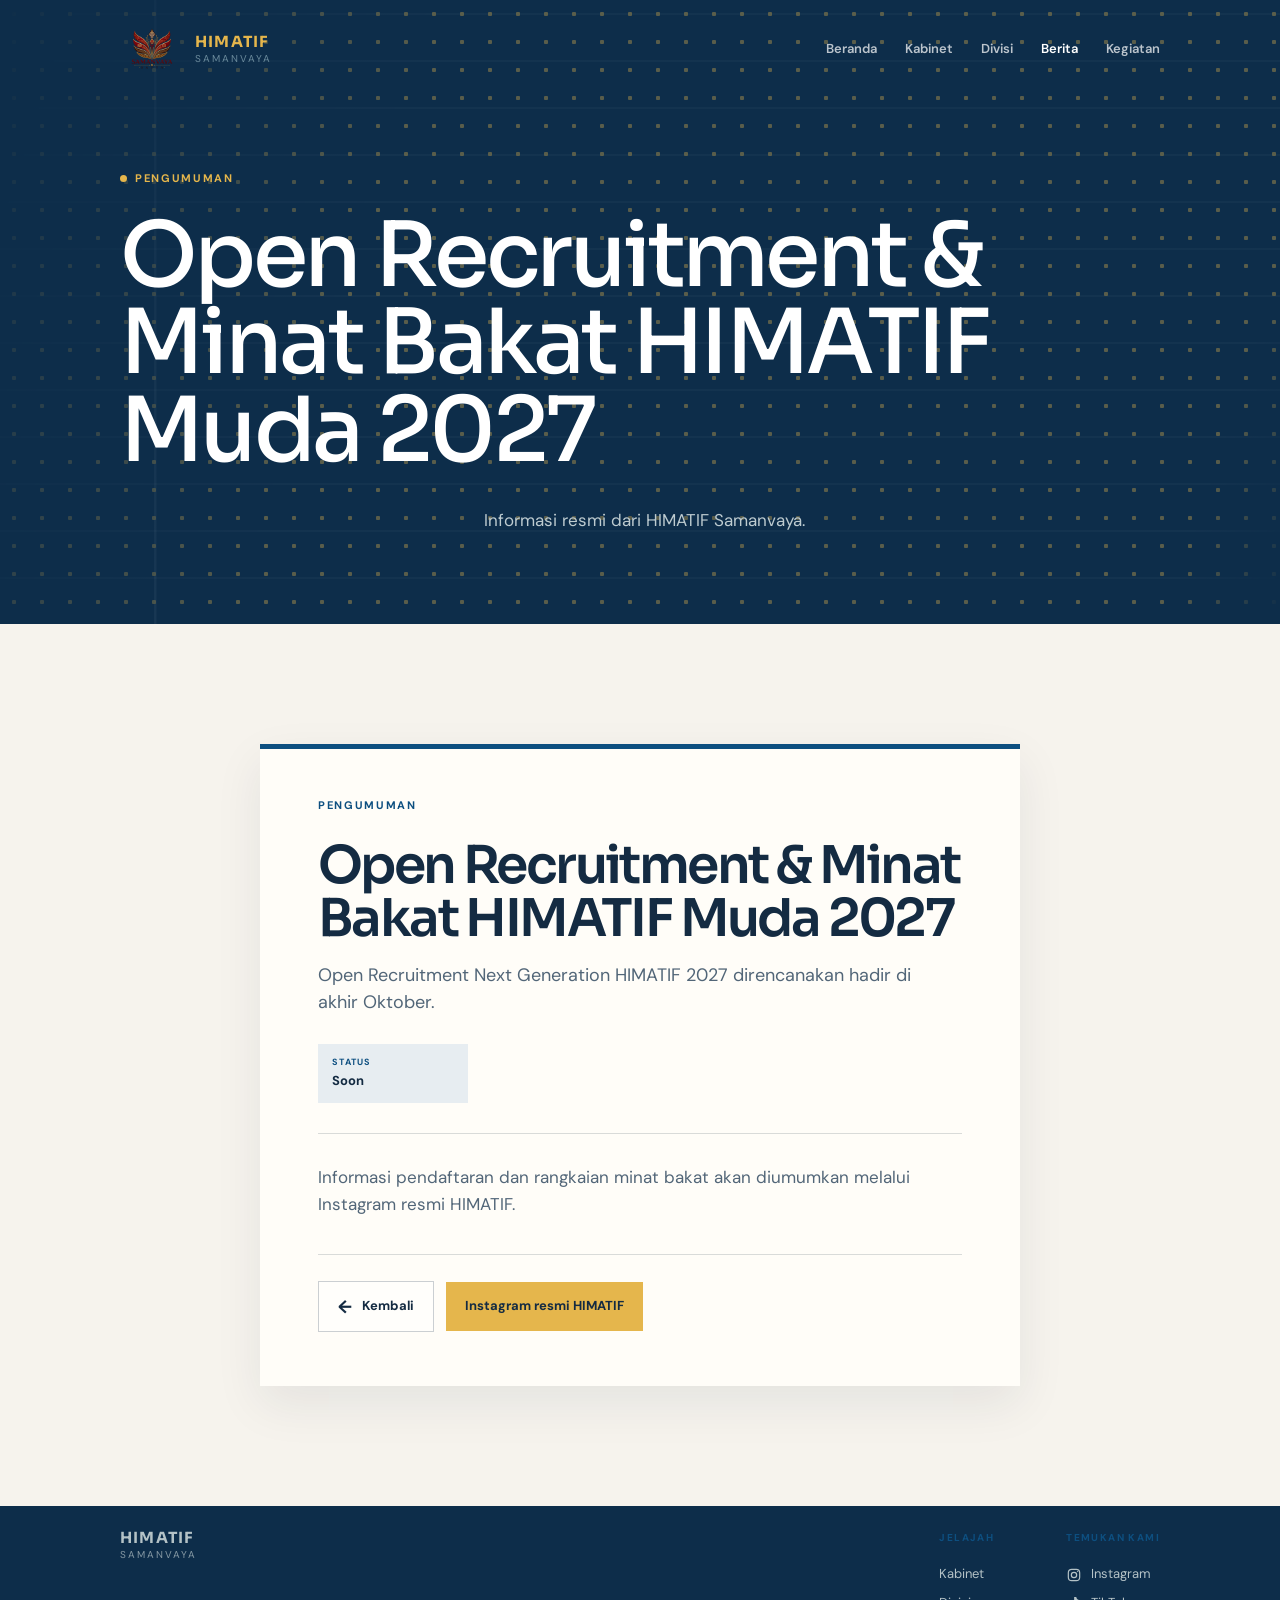
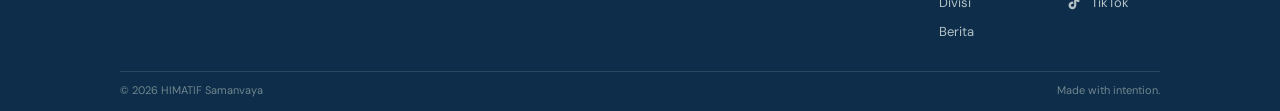
==== commit 5bcc515a: "Update informasi di page berita dan kegiatan" ====
--- a/pages/berita-detail.html
+++ b/pages/berita-detail.html
@@ -9,7 +9,7 @@
     <link rel="preconnect" href="https://fonts.googleapis.com">
     <link rel="preconnect" href="https://fonts.gstatic.com" crossorigin>
     <link
-        href="https://fonts.googleapis.com/css2?family=DM+Sans:wght@400;500;600;700&family=Space+Grotesk:wght@500;600;700&display=swap"
+        href="https://fonts.googleapis.com/css2?family=DM+Sans:wght@400;500;600;700&family=Sora:wght@500;600;700&display=swap"
         rel="stylesheet">
     <link rel="stylesheet" href="../css/style.css">
     <script src="../js/main.js" defer></script>
@@ -33,7 +33,7 @@
             <div class="container">
                 <p class="eyebrow reveal"><span class="eyebrow-dot"></span><span data-detail-category>Berita Himatif</span></p>
                 <h1 class="reveal reveal-delay" data-detail-title>Detail berita.</h1>
-                <p class="inner-lead reveal reveal-delay-2" data-detail-date></p>
+                <p class="inner-lead reveal reveal-delay-2">Informasi resmi dari HIMATIF Samanvaya.</p>
             </div>
         </section>
         <section class="section-light section-space">
@@ -44,17 +44,13 @@
                         <h2 data-detail-heading></h2>
                         <p class="news-detail-summary" data-detail-summary></p>
                         <div class="news-detail-facts">
-                            <span><b>Waktu</b><em data-detail-date-inline></em></span>
-                            <span><b>Status</b><em data-detail-status>Terbuka untuk mahasiswa HIMATIF</em></span>
+                            <span><b>Status</b><em data-detail-status>Soon</em></span>
                         </div>
                     </div>
                     <div class="news-detail-body" data-detail-body></div>
-                    <aside class="news-detail-note">
-                        <span data-detail-note-label>Catatan berita</span>
-                        <p data-detail-note></p>
-                    </aside>
                     <div class="news-detail-actions">
-                        <a class="button button-dark" href="berita.html"><span>←</span> Kembali ke berita</a>
+                        <a class="button button-light" href="berita.html"><span>←</span>Kembali</a>
+                        <a class="button button-instagram" href="https://www.instagram.com/himatif_ubp/" target="_blank" rel="noopener noreferrer">Instagram resmi HIMATIF</a>
                     </div>
                 </article>
             </div>
@@ -69,9 +65,9 @@
                         href="berita.html">Berita</a>
                 </div>
                 <div>
-                    <p>Temukan kami</p><a href="https://instagram.com/himatif_ubp" target="_blank"
-                        rel="noreferrer">Instagram ↗</a><a href="mailto:halo@himatifsamanvaya.id">Email ↗</a><a
-                        href="https://www.tiktok.com/@himatif_ubp" target="_blank" rel="noreferrer">TikTok ↗</a>
+                    <p>Temukan kami</p>
+                    <a class="footer-social-link" href="https://instagram.com/himatif_ubp" target="_blank" rel="noreferrer"><svg class="social-icon" viewBox="0 0 24 24" aria-hidden="true"><rect x="3.5" y="3.5" width="17" height="17" rx="5.2"></rect><circle cx="12" cy="12" r="4"></circle><circle class="social-icon-dot" cx="17.5" cy="6.5" r="1"></circle></svg><span>Instagram</span></a>
+                    <a class="footer-social-link" href="https://www.tiktok.com/@himatif_ubp" target="_blank" rel="noreferrer"><svg class="social-icon" viewBox="0 0 24 24" aria-hidden="true"><path d="M15.4 3h-3.2v12.4a2.4 2.4 0 1 1-2.4-2.4c.45 0 .87.12 1.23.34v-3.4a5.8 5.8 0 1 0 4.37 5.62V9.2a7.5 7.5 0 0 0 4.6 1.48V7.45c-2.55-.16-4.54-2.12-4.6-4.45Z"></path></svg><span>TikTok</span></a>
                 </div>
             </div>
         </div>
--- a/css/style.css
+++ b/css/style.css
@@ -39,7 +39,7 @@
   --sky: #e5b64c;
   --line: rgba(23, 43, 58, 0.16);
   /* FONT: --display untuk judul besar; --body untuk teks biasa. */
-  --display: "Space Grotesk", sans-serif;
+  --display: "Sora", sans-serif;
   --body: "DM Sans", sans-serif;
 }
 
@@ -419,6 +419,11 @@
   color: var(--ink);
   border: 1px solid rgba(20, 43, 66, 0.22);
   background: rgba(255, 255, 255, 0.5);
+}
+
+.button-instagram {
+  color: var(--ink);
+  background: var(--yellow);
 }
 
 .button span {
@@ -590,8 +595,30 @@
 
 .inner-hero h1 {
   margin: 0;
-  font: 600 clamp(56px, 8vw, 104px)/0.9 var(--display);
-  letter-spacing: -0.07em;
+  font: 500 clamp(52px, 7vw, 92px)/0.98 var(--display);
+  letter-spacing: -0.04em;
+}
+
+.inner-hero {
+  --hero-accent: #8ed1b2;
+}
+
+.inner-hero-news {
+  --hero-accent: var(--yellow);
+}
+
+.inner-hero-division,
+.division-detail-hero {
+  --hero-accent: #7bd3e2;
+}
+
+.inner-hero-events {
+  --hero-accent: #f29b75;
+}
+
+.inner-hero h1 em {
+  color: var(--hero-accent);
+  font-style: normal;
 }
 
 .inner-lead {
@@ -706,8 +733,9 @@
   margin: 0;
   font-family: var(--display);
   font-size: clamp(58px, 8vw, 106px);
-  letter-spacing: -0.065em;
-  line-height: 0.9;
+  font-weight: 600;
+  letter-spacing: -0.04em;
+  line-height: 0.96;
 }
 
 .hero h1 em,
@@ -1977,7 +2005,7 @@
 
 .division-detail-hero h1 em,
 .detail-members-section h2 em {
-  color: var(--yellow);
+  color: var(--hero-accent, var(--yellow));
   font-style: normal;
 }
 
@@ -2092,21 +2120,11 @@
 
 .article-row {
   display: grid;
-  grid-template-columns: 70px 245px 1fr;
+  grid-template-columns: minmax(0, 245px) minmax(0, 1fr);
   gap: 28px;
   align-items: center;
   padding: 25px 0;
   border-bottom: 1px solid var(--line);
-}
-
-.article-date {
-  color: var(--coral);
-  font: 600 29px/0.8 var(--display);
-}
-
-.article-date small {
-  font: 700 10px var(--body);
-  letter-spacing: 0.1em;
 }
 
 .image-placeholder {
@@ -2124,6 +2142,19 @@
 .image-placeholder.article {
   border-radius: 0 24px 0 24px;
   box-shadow: inset 0 0 0 1px rgba(255, 255, 255, 0.22);
+  transition: transform 0.45s ease;
+}
+
+.image-placeholder.article::after {
+  transition: inset 0.45s ease;
+}
+
+.article-row:hover .image-placeholder.article {
+  transform: translateY(-4px);
+}
+
+.article-row:hover .image-placeholder.article::after {
+  inset: 7px;
 }
 
 .image-placeholder::before {
@@ -2182,6 +2213,35 @@
   letter-spacing: 0.15em;
 }
 
+.article-status {
+  display: inline-block;
+  margin-left: 8px;
+  padding: 4px 8px;
+  color: var(--navy);
+  background: var(--yellow);
+  font-size: 9px;
+  line-height: 1;
+  letter-spacing: 0.08em;
+}
+
+.article-summary {
+  max-width: 580px;
+  margin: 0 0 18px;
+  color: var(--ink-soft);
+  font-size: 14px;
+}
+
+.article-actions {
+  display: flex;
+  flex-wrap: wrap;
+  align-items: center;
+  gap: 16px;
+}
+
+.article-image-pdh {
+  background: var(--navy);
+}
+
 .news-detail-layout {
   max-width: 900px;
 }
@@ -2291,10 +2351,14 @@
   display: flex;
   align-items: center;
   flex-wrap: wrap;
-  gap: 24px;
+  gap: 12px;
   margin-top: 36px;
   padding-top: 26px;
   border-top: 1px solid var(--line);
+}
+
+.news-detail-actions .button {
+  min-height: 48px;
 }
 
 .news-detail-actions .button span {
@@ -2315,66 +2379,186 @@
    Event Cards, Highlights, & Date Indicators
    ========================================================================== */
 
-.event-card {
+.event-recap {
+  padding-bottom: 32px;
+  border-bottom: 1px solid var(--line);
+}
+
+.event-recap-section {
+  position: relative;
+  isolation: isolate;
+  overflow: hidden;
+  background: var(--cream);
+}
+
+.event-recap-section::before {
+  position: absolute;
+  inset: -10px;
+  z-index: -1;
+  content: "";
+  background:
+    linear-gradient(rgba(231, 237, 241, 0.76), rgba(231, 237, 241, 0.76)),
+    url("../assets/images/CigolosorUBP.jpg") center / cover no-repeat;
+  filter: blur(3px);
+  transform: scale(1.04);
+}
+
+.event-recap-feature {
   display: grid;
-  grid-template-columns: 1fr 35px;
-  gap: 25px;
+  grid-template-columns: minmax(0, 0.95fr) minmax(0, 1.05fr);
+  gap: 32px;
   align-items: center;
-  padding: 30px 20px;
-  border-bottom: 1px solid var(--line);
-}
-
-.event-highlight {
-  color: white;
-  background: var(--navy);
-}
-
-.event-date {
-  display: none;
-}
-
-.event-date strong {
-  font: 600 57px / 0.8 var(--display);
-  letter-spacing: -0.08em;
-}
-
-.event-date span {
-  font-size: 10px;
-  font-weight: 700;
-  line-height: 1.2;
-  letter-spacing: 0.1em;
-}
-
-.event-date-hidden {
-  display: flex;
-  align-items: center;
-  gap: 12px;
-}
-
-.event-card h3 {
-  margin: 4px 0;
-  font: 600 29px var(--display);
+  margin-bottom: 30px;
+}
+
+.event-recap-cover {
+  display: block;
+  width: 100%;
+  aspect-ratio: 3 / 2;
+  border-radius: 24px;
+  object-fit: cover;
+}
+
+.event-recap-copy {
+  max-width: 700px;
+}
+
+.event-recap-copy h3 {
+  margin: 8px 0 12px;
+  font: 600 32px / 1.1 var(--display);
   letter-spacing: -0.05em;
 }
 
-.event-card p:last-child {
+.event-recap-copy p:last-child {
   margin: 0;
   color: var(--ink-soft);
   font-size: 14px;
 }
 
-.event-highlight p:last-child {
-  color: #bac8cc;
-}
-
-.event-highlight .article-category {
-  color: var(--yellow);
-}
-
-.event-card>a {
-  font-size: 27px;
-}
-
+.event-recap-gallery {
+  display: grid;
+  grid-template-columns: repeat(3, minmax(0, 1fr));
+  gap: 12px;
+  max-width: 900px;
+  margin-inline: auto;
+}
+
+.event-recap-gallery-label {
+  margin-bottom: 12px;
+}
+
+.event-recap-photo {
+  margin: 0;
+  overflow: hidden;
+  aspect-ratio: 4 / 3;
+  border-radius: 34px 0 34px 0;
+  background: transparent;
+}
+
+.event-photo-trigger {
+  position: relative;
+  display: block;
+  width: 100%;
+  height: 100%;
+  padding: 0;
+  border: 0;
+  overflow: hidden;
+  border-radius: inherit;
+  background: transparent;
+  cursor: zoom-in;
+  text-align: left;
+}
+
+.event-photo-trigger:focus-visible {
+  outline: 3px solid var(--coral);
+  outline-offset: 3px;
+}
+
+.event-photo-hint {
+  position: absolute;
+  right: 10px;
+  bottom: 10px;
+  padding: 6px 9px;
+  color: white;
+  background: rgba(13, 45, 74, 0.88);
+  font-size: 10px;
+  font-weight: 700;
+  opacity: 0;
+  transform: translateY(4px);
+  transition: opacity 0.2s ease, transform 0.2s ease;
+}
+
+.event-photo-trigger:hover .event-photo-hint,
+.event-photo-trigger:focus-visible .event-photo-hint {
+  opacity: 1;
+  transform: translateY(0);
+}
+
+.event-recap-photo img {
+  display: block;
+  width: 100%;
+  height: 100%;
+  object-fit: cover;
+  transition: transform 0.5s ease;
+}
+
+.event-photo-trigger:hover img {
+  transform: scale(1.025);
+}
+
+.event-photo-viewer {
+  position: relative;
+  width: min(1000px, calc(100% - 32px));
+  max-width: none;
+  max-height: calc(100% - 32px);
+  padding: 48px 0 0;
+  border: 0;
+  background: transparent;
+  color: white;
+}
+
+.event-photo-viewer::backdrop {
+  background: rgba(7, 20, 32, 0.86);
+  backdrop-filter: blur(5px);
+}
+
+.event-photo-viewer figure {
+  display: grid;
+  justify-items: center;
+  gap: 12px;
+  margin: 0;
+}
+
+.event-photo-viewer img {
+  display: block;
+  max-width: 100%;
+  max-height: min(76vh, 760px);
+  border-radius: 18px;
+  object-fit: contain;
+  box-shadow: 0 20px 60px rgba(0, 0, 0, 0.4);
+}
+
+.event-photo-viewer-close {
+  position: absolute;
+  top: 8px;
+  right: 8px;
+  display: grid;
+  width: 36px;
+  height: 36px;
+  place-items: center;
+  border: 1px solid rgba(255, 255, 255, 0.45);
+  border-radius: 50%;
+  color: white;
+  background: rgba(13, 45, 74, 0.92);
+  cursor: pointer;
+  font-size: 24px;
+  line-height: 1;
+}
+
+.event-photo-viewer-close:hover {
+  color: var(--ink);
+  background: var(--yellow);
+}
 
 /* ==========================================================================
    SECTION 11: SHARED FOOTER
@@ -2415,6 +2599,30 @@
 
 .footer-links a:hover {
   color: white;
+}
+
+.footer-links .footer-social-link {
+  display: flex;
+  align-items: center;
+  gap: 9px;
+}
+
+.social-icon {
+  width: 16px;
+  height: 16px;
+  flex: 0 0 16px;
+  fill: currentColor;
+}
+
+.social-icon rect,
+.social-icon circle:not(.social-icon-dot) {
+  fill: none;
+  stroke: currentColor;
+  stroke-width: 1.8;
+}
+
+.social-icon .social-icon-dot {
+  stroke: none;
 }
 
 .footer-bottom {
@@ -2616,7 +2824,7 @@
   .news-detail-actions {
     align-items: flex-start;
     flex-direction: column;
-    gap: 19px;
+    gap: 12px;
   }
 
   .intro-grid {
@@ -2791,7 +2999,7 @@
   }
 
   .article-row {
-    grid-template-columns: 43px 1fr;
+    grid-template-columns: minmax(0, 1fr);
     gap: 15px;
     padding: 25px 12px;
   }
@@ -2811,9 +3019,29 @@
     overflow-wrap: anywhere;
   }
 
+  .event-recap-gallery {
+    grid-template-columns: repeat(2, minmax(0, 1fr));
+    gap: 12px;
+  }
+
+  .event-recap-photo:last-child {
+    grid-column: 1 / -1;
+    justify-self: center;
+    width: calc((100% - 12px) / 2);
+  }
+
+  .event-recap-feature {
+    grid-template-columns: minmax(0, 1fr);
+    gap: 20px;
+  }
+
+  .event-recap-cover {
+    max-width: 520px;
+    margin-inline: auto;
+  }
+
   .event-card {
-    grid-template-columns: 1fr 25px;
-    gap: 20px;
+    grid-template-columns: 1fr;
     padding: 26px 16px;
     border-radius: 0 0 8px 8px;
   }
@@ -2897,6 +3125,16 @@
 
   .inner-hero::after {
     animation: none;
+  }
+
+  .event-photo-trigger img,
+  .event-photo-hint {
+    transition: none;
+  }
+
+  .image-placeholder.article,
+  .image-placeholder.article::after {
+    transition: none;
   }
 }
 
@@ -2952,7 +3190,7 @@
   }
 
   .article-row {
-    grid-template-columns: 60px minmax(170px, 200px) minmax(0, 1fr);
+    grid-template-columns: minmax(170px, 200px) minmax(0, 1fr);
     gap: 18px;
   }
 
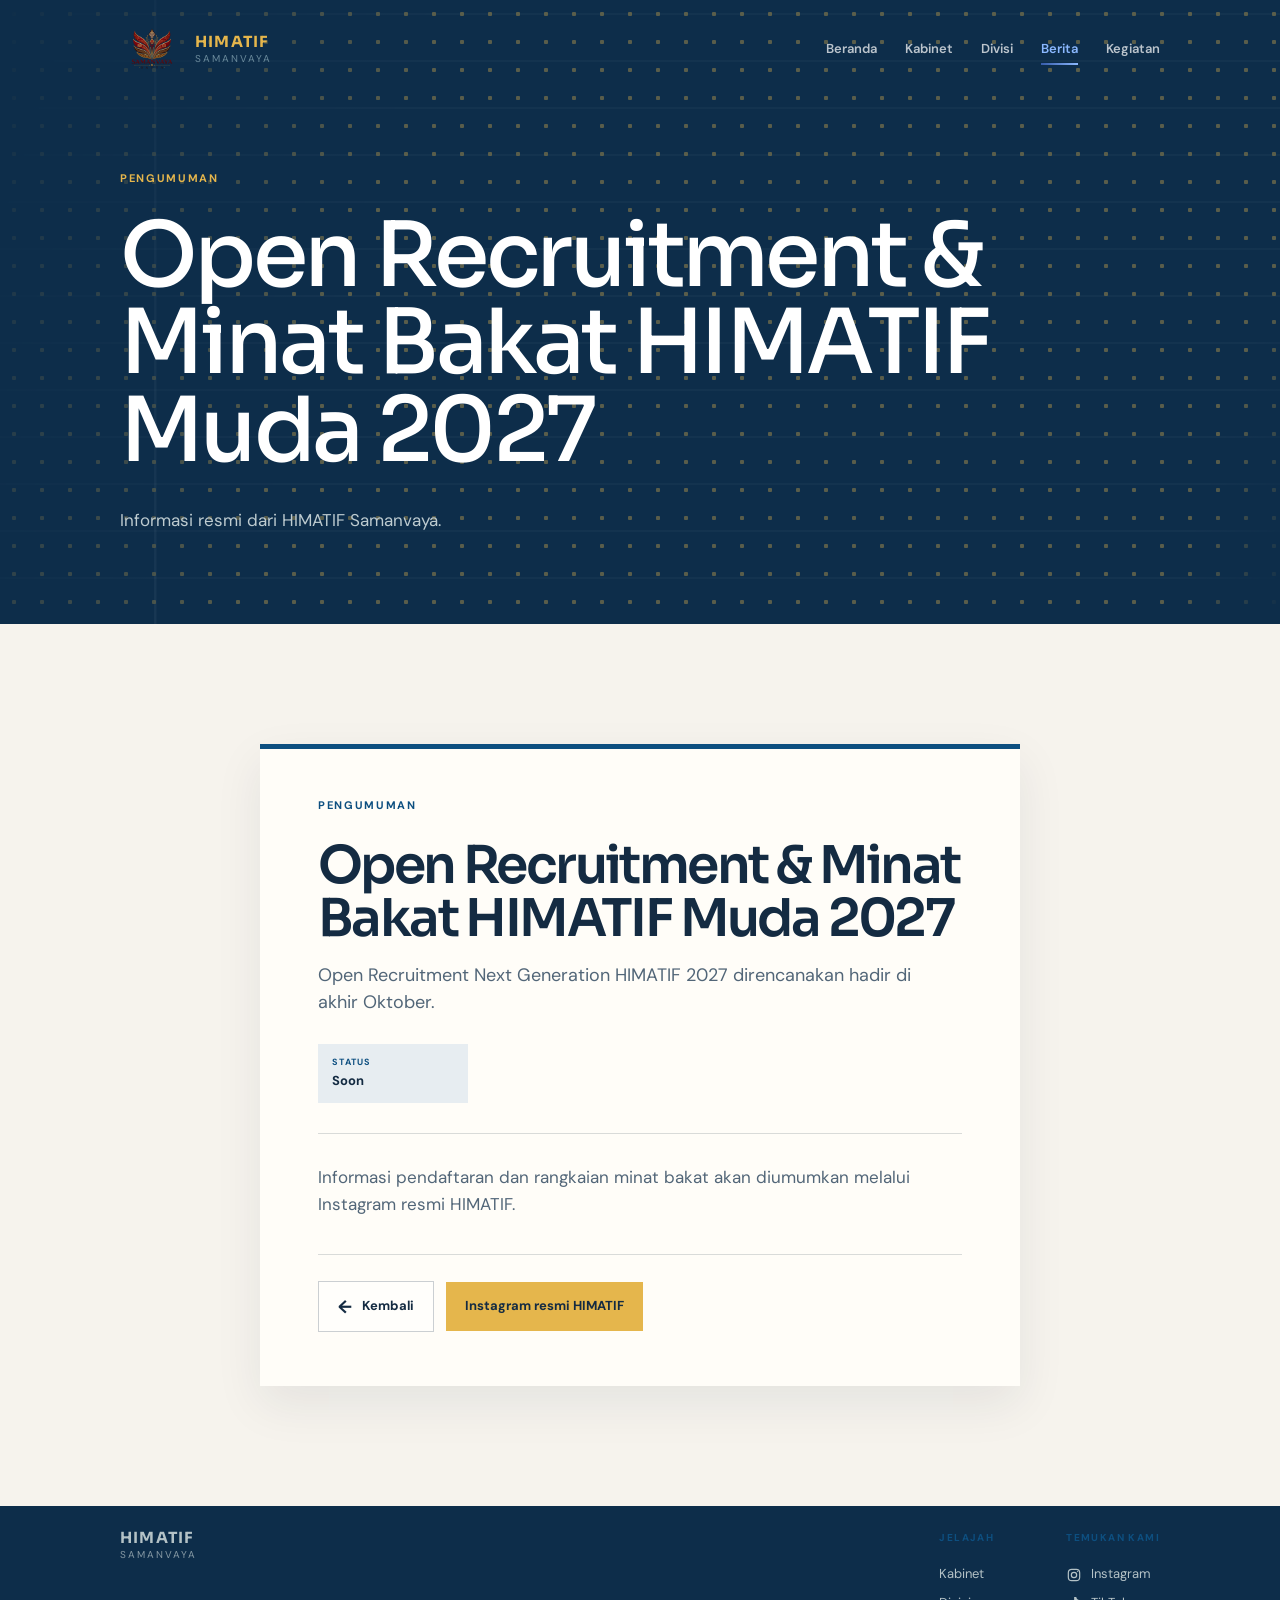
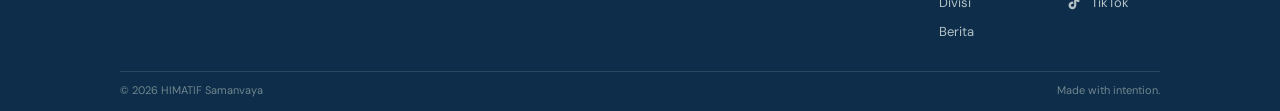
==== commit c7d402c4: "feat: update font styles and improve accessibility in index.html refactor: enhance page transitions " ====
--- a/pages/berita-detail.html
+++ b/pages/berita-detail.html
@@ -31,7 +31,7 @@
     <main>
         <section class="inner-hero inner-hero-news section-dark">
             <div class="container">
-                <p class="eyebrow reveal"><span class="eyebrow-dot"></span><span data-detail-category>Berita Himatif</span></p>
+                <p class="eyebrow reveal"><span data-detail-category>Berita Himatif</span></p>
                 <h1 class="reveal reveal-delay" data-detail-title>Detail berita.</h1>
                 <p class="inner-lead reveal reveal-delay-2">Informasi resmi dari HIMATIF Samanvaya.</p>
             </div>
--- a/css/style.css
+++ b/css/style.css
@@ -8,14 +8,13 @@
    2. [SHARED LAYOUT] .......... Line 70  - Line 333  (Header, Navbar, Brand Logo & Menu Toggle)
    3. [SHARED UTILITIES] ....... Line 334 - Line 521  (Utility Classes, Buttons, Links, Badges, Animations)
    4. [PAGE: index.html] ....... Line 522 - Line 1219 (Hero, Intro, Fokus Program, Featured News, Closing)
-   5. [PAGE: tentang.html] ..... Line 1220 - Line 1283 (Halaman Tentang Kami, Story/Sejarah, Quote Section)
-   6. [PAGE: kabinet.html] ..... Line 1284 - Line 1745 (Hero Kabinet, Filosofi, Logo, Profil, Departemen)
-   7. [PAGE: divisi.html] ...... Line 1746 - Line 1842 (Daftar Divisi, Division Rows, Accordion Program)
-   8. [PAGE: detail-divisi.html] Line 1843 - Line 1961 (Detail Divisi, Panel Visi, Program Kerja, Member Grid)
-   9. [PAGE: berita.html] ...... Line 1962 - Line 2007 (Halaman Berita, Filter Berita & Article Row Cards)
-   10. [PAGE: kegiatan.html] ... Line 2008 - Line 2069 (Halaman Agenda/Kegiatan, Filter & Event Cards)
-   11. [SHARED FOOTER] ......... Line 2070 - Line 2123 (Site Footer, Navigation Links, & Copyright)
-   12. [RESPONSIVE DESIGN] ..... Line 2124 - Line 2727 (Media Queries Mobile <=760px, Tablet, Desktop)
+   5. [PAGE: kabinet.html] ..... (Hero Kabinet, Filosofi, Logo, Profil, Departemen)
+   6. [PAGE: divisi.html] ...... (Daftar Divisi, Division Rows, Accordion Program)
+   7. [PAGE: detail-divisi.html] (Detail Divisi, Panel Visi, Program Kerja, Member Grid)
+   8. [PAGE: berita.html] ...... (Halaman Berita, Filter Berita & Article Row Cards)
+   9. [PAGE: kegiatan.html] ... (Halaman Agenda/Kegiatan, Filter & Event Cards)
+   10. [SHARED FOOTER] ......... (Site Footer, Navigation Links, & Copyright)
+   11. [RESPONSIVE DESIGN] ..... (Media Queries Mobile <=760px, Tablet, Desktop)
    
    ========================================================================== */
 
@@ -76,6 +75,142 @@
   margin: 0 auto;
 }
 
+.page-transition {
+  --transition-base: #0d2d4a;
+  --transition-accent: #77d0f0;
+  position: fixed;
+  inset: 0;
+  z-index: 1000;
+  overflow: hidden;
+  pointer-events: none;
+}
+
+.page-transition::before {
+  position: absolute;
+  inset: 0;
+  content: "";
+  background:
+    radial-gradient(ellipse at 24% 45%, color-mix(in srgb, var(--transition-accent) 20%, transparent), transparent 48%),
+    linear-gradient(120deg, color-mix(in srgb, var(--transition-base) 78%, #071b2b), var(--transition-base) 58%, color-mix(in srgb, var(--transition-base) 82%, var(--transition-accent)));
+  transform: translateX(-100%);
+  will-change: transform;
+}
+
+.page-transition.is-entering::before {
+  animation: signal-reveal 560ms cubic-bezier(0.65, 0, 0.35, 1) both;
+}
+
+.page-transition.is-leaving::before {
+  transform: translateX(-100%);
+  animation: signal-cover 520ms cubic-bezier(0.65, 0, 0.35, 1) both;
+}
+
+.page-transition__trace {
+  position: absolute;
+  z-index: 1;
+  height: 1px;
+  opacity: 0;
+  background: linear-gradient(90deg, transparent, var(--transition-accent) 14%, var(--transition-accent) 86%, transparent);
+  box-shadow: 0 0 9px color-mix(in srgb, var(--transition-accent) 70%, transparent);
+  transform: scaleX(0);
+  transform-origin: left;
+}
+
+.page-transition__trace::after {
+  position: absolute;
+  top: -2px;
+  right: 12%;
+  width: 5px;
+  height: 5px;
+  border-radius: 50%;
+  content: "";
+  background: var(--transition-accent);
+  box-shadow: 0 0 10px color-mix(in srgb, var(--transition-accent) 90%, transparent);
+}
+
+.page-transition__trace-one {
+  top: 35%;
+  left: 9%;
+  width: 48%;
+}
+
+.page-transition__trace-two {
+  top: 52%;
+  left: 38%;
+  width: 54%;
+}
+
+.page-transition__trace-three {
+  top: 69%;
+  left: 17%;
+  width: 39%;
+}
+
+.page-transition.is-leaving .page-transition__trace {
+  animation: signal-trace 420ms 50ms cubic-bezier(0.65, 0, 0.35, 1) both;
+}
+
+.page-transition.is-entering .page-transition__trace {
+  animation: signal-trace-clear 300ms ease-out both;
+}
+
+body.is-page-entering main {
+  animation: page-content-arrive 520ms 100ms cubic-bezier(0.22, 1, 0.36, 1) both;
+}
+
+@keyframes signal-cover {
+  from {
+    transform: translateX(-100%);
+  }
+
+  to {
+    transform: translateX(0);
+  }
+}
+
+@keyframes signal-reveal {
+  from {
+    transform: translateX(0);
+  }
+
+  to {
+    transform: translateX(100%);
+  }
+}
+
+@keyframes signal-trace {
+  to {
+    opacity: 0.9;
+    transform: scaleX(1);
+  }
+}
+
+@keyframes signal-trace-clear {
+  to {
+    opacity: 0;
+    transform: scaleX(1);
+  }
+}
+
+@keyframes page-content-arrive {
+  from {
+    opacity: 0.6;
+    transform: translateY(12px);
+  }
+
+  to {
+    opacity: 1;
+    transform: translateY(0);
+  }
+}
+
+@media (prefers-reduced-motion: reduce) {
+  .page-transition,
+  body.is-page-entering main {
+    animation: none !important;
+  }
+}
+
 
 /* ==========================================================================
    SECTION 2: SHARED LAYOUT & NAVIGATION (HEADER, NAVBAR, BRAND)
@@ -88,15 +223,19 @@
   z-index: 20;
   padding: 22px 0;
   color: white;
+  border-bottom: 1px solid transparent;
   transition:
     background 0.3s ease,
+    border-color 0.3s ease,
     padding 0.3s ease;
 }
 
 .site-header.scrolled {
   color: var(--navy);
-  background: rgba(255, 255, 255, 0.96);
-  backdrop-filter: blur(14px);
+  border-bottom-color: rgba(95, 125, 148, 0.22);
+  background: rgba(221, 232, 240, 0.84);
+  -webkit-backdrop-filter: blur(16px) saturate(125%);
+  backdrop-filter: blur(16px) saturate(125%);
   padding: 13px 0;
 }
 
@@ -137,8 +276,7 @@
 .section-heading>*,
 .directory-toolbar>*,
 .detail-grid>*,
-.detail-columns>*,
-.story-grid>* {
+.detail-columns>* {
   min-width: 0;
 }
 
@@ -241,6 +379,31 @@
   font-weight: 600;
 }
 
+.main-nav a:nth-child(1) {
+  --nav-accent: #65c7ee;
+  --nav-accent-dark: #16749e;
+}
+
+.main-nav a:nth-child(2) {
+  --nav-accent: #e5b64c;
+  --nav-accent-dark: #946500;
+}
+
+.main-nav a:nth-child(3) {
+  --nav-accent: #7bd3e2;
+  --nav-accent-dark: #167c89;
+}
+
+.main-nav a:nth-child(4) {
+  --nav-accent: #8bb8ff;
+  --nav-accent-dark: #365caa;
+}
+
+.main-nav a:nth-child(5) {
+  --nav-accent: #f29b75;
+  --nav-accent-dark: #bb5737;
+}
+
 .brand-copy,
 .brand-copy strong,
 .brand-copy small,
@@ -248,16 +411,52 @@
   min-width: 0;
 }
 
-.main-nav a {
+.main-nav a:not(.nav-cta) {
+  position: relative;
   opacity: 0.72;
   transition:
     opacity 0.2s,
-    color 0.2s;
-}
-
-.main-nav a:hover,
-.main-nav a.active {
+    color 0.2s,
+    transform 0.2s ease;
+}
+
+.main-nav a:not(.nav-cta)::after {
+  position: absolute;
+  right: 0;
+  bottom: -6px;
+  left: 0;
+  height: 2px;
+  content: "";
+  background: linear-gradient(90deg, var(--nav-accent-dark), var(--nav-accent));
+  transform: scaleX(0);
+  transform-origin: left;
+  transition: transform 0.25s ease;
+}
+
+.main-nav a:not(.nav-cta):hover,
+.main-nav a:not(.nav-cta).active {
   opacity: 1;
+}
+
+.site-header .main-nav a:not(.nav-cta):hover {
+  color: var(--nav-accent);
+  transform: translateY(-2px);
+}
+
+.site-header .main-nav a:not(.nav-cta).active {
+  color: var(--nav-accent);
+}
+
+.site-header.scrolled .main-nav a:not(.nav-cta):hover,
+.site-header.inner-header .main-nav a:not(.nav-cta):hover,
+.site-header.scrolled .main-nav a:not(.nav-cta).active,
+.site-header.inner-header .main-nav a:not(.nav-cta).active {
+  color: var(--nav-accent-dark);
+}
+
+.main-nav a:not(.nav-cta):hover::after,
+.main-nav a:not(.nav-cta).active::after {
+  transform: scaleX(1);
 }
 
 .main-nav .nav-cta {
@@ -378,19 +577,6 @@
   text-transform: uppercase;
 }
 
-.eyebrow-dot {
-  display: inline-block;
-  width: 7px;
-  height: 7px;
-  margin-right: 8px;
-  background: var(--coral);
-  border-radius: 50%;
-}
-
-.inner-hero .eyebrow-dot {
-  background: var(--yellow);
-}
-
 .button {
   display: inline-flex;
   align-items: center;
@@ -488,7 +674,7 @@
   transition-delay: 0.24s;
 }
 
-/* Inner Page Hero (Dipakai di tentang.html, divisi.html, berita.html, kegiatan.html) */
+/* Inner Page Hero (Dipakai di divisi.html, berita.html, kegiatan.html) */
 .inner-hero {
   position: relative;
   isolation: isolate;
@@ -623,7 +809,7 @@
 
 .inner-lead {
   max-width: 430px;
-  margin: 32px 0 0 35%;
+  margin: 32px 0 0;
   color: #bdcbd0;
   font-size: 17px;
 }
@@ -709,7 +895,91 @@
 }
 
 .hero h1 {
-  color: white;
+  display: flex;
+  width: fit-content;
+}
+
+.hero h1>span {
+  display: inline-block;
+  margin-right: -0.04em;
+  color: transparent;
+  background: linear-gradient(115deg, #000 0%, #164b83 20%, #267eae 36%, #77d0f0 46%, #f3fbff 50%, #77d0f0 54%, #267eae 68%, #0d2d4a 84%, #000 100%);
+  -webkit-background-clip: text;
+  background-clip: text;
+  -webkit-text-fill-color: transparent;
+}
+
+.hero h1>span:last-child {
+  margin-right: 0;
+}
+
+.hero h1>span:nth-child(1) {
+  background-image: linear-gradient(118deg, #000 0%, #164b83 20%, #267eae 36%, #77d0f0 46%, #f3fbff 50%, #77d0f0 54%, #267eae 70%, #0d2d4a 86%, #000 100%);
+}
+
+.hero h1>span:nth-child(2) {
+  background-image: linear-gradient(72deg, #164b83 0%, #58bce8 23%, #267eae 36%, #77d0f0 46%, #f3fbff 50%, #77d0f0 54%, #267eae 67%, #000 84%, #0d2d4a 100%);
+}
+
+.hero h1>span:nth-child(3) {
+  background-image: linear-gradient(125deg, #000 0%, #164b83 18%, #58bce8 30%, #267eae 41%, #77d0f0 48%, #f3fbff 51%, #77d0f0 56%, #58bce8 68%, #0d2d4a 84%, #000 100%);
+}
+
+.hero h1>span:nth-child(4) {
+  background-image: linear-gradient(108deg, #0d2d4a 0%, #58bce8 20%, #164b83 34%, #267eae 42%, #77d0f0 48%, #f3fbff 51%, #77d0f0 56%, #267eae 72%, #000 100%);
+}
+
+.hero h1>span:nth-child(5) {
+  background-image: linear-gradient(76deg, #000 0%, #164b83 20%, #58bce8 39%, #77d0f0 48%, #f3fbff 51%, #77d0f0 55%, #267eae 68%, #164b83 82%, #000 100%);
+}
+
+.hero h1>span:nth-child(6) {
+  background-image: linear-gradient(132deg, #58bce8 0%, #267eae 19%, #164b83 35%, #000 47%, #f3fbff 50%, #77d0f0 54%, #58bce8 64%, #0d2d4a 82%, #000 100%);
+}
+
+.hero h1>span:nth-child(7) {
+  background-image: linear-gradient(65deg, #000 0%, #164b83 20%, #267eae 32%, #58bce8 43%, #f3fbff 47%, #77d0f0 52%, #58bce8 62%, #164b83 78%, #000 100%);
+}
+
+.hero h1>span {
+  background-size: 220% 100%;
+  animation: hero-title-shimmer 7s ease-in-out infinite;
+}
+
+.hero h1>span:nth-child(2) {
+  animation-delay: -0.25s;
+}
+
+.hero h1>span:nth-child(3) {
+  animation-delay: -0.5s;
+}
+
+.hero h1>span:nth-child(4) {
+  animation-delay: -0.75s;
+}
+
+.hero h1>span:nth-child(5) {
+  animation-delay: -1s;
+}
+
+.hero h1>span:nth-child(6) {
+  animation-delay: -1.25s;
+}
+
+.hero h1>span:nth-child(7) {
+  animation-delay: -1.5s;
+}
+
+@keyframes hero-title-shimmer {
+  0%,
+  55%,
+  100% {
+    background-position: 100% 50%;
+  }
+
+  25% {
+    background-position: 0 50%;
+  }
 }
 
 .hero-copy .hero-text {
@@ -731,7 +1001,7 @@
 .hero h1,
 .closing h2 {
   margin: 0;
-  font-family: var(--display);
+  font-family: "orbitron", sans-serif;
   font-size: clamp(58px, 8vw, 106px);
   font-weight: 600;
   letter-spacing: -0.04em;
@@ -743,6 +1013,10 @@
 h2 em {
   color: var(--coral);
   font-style: normal;
+}
+
+.hero h1 {
+  letter-spacing: normal;
 }
 
 .hero-text {
@@ -917,6 +1191,20 @@
   filter: saturate(0.98) contrast(1.05);
 }
 
+.hero-art.visible .screen-logo {
+  animation: screen-logo-float 4s ease-in-out infinite;
+}
+
+@keyframes screen-logo-float {
+  50% {
+    transform: translateY(-3px);
+  }
+
+  to {
+    transform: translateY(0);
+  }
+}
+
 .laptop-logo {
   position: absolute;
   top: 22px;
@@ -1061,6 +1349,7 @@
 
 .hero-footer {
   justify-content: space-between;
+  margin-top: -16px;
   padding-top: 20px;
   border-top: 1px solid rgba(255, 255, 255, 0.2);
   color: rgba(255, 255, 255, 0.9);
@@ -1185,7 +1474,10 @@
 
 .focus-item {
   position: relative;
-  min-height: 290px;
+  display: flex;
+  min-height: 350px;
+  flex-direction: column;
+  align-items: flex-start;
   padding: 24px;
   background: rgba(231, 237, 241, 0.64);
 }
@@ -1226,10 +1518,47 @@
 }
 
 .focus-item>a {
-  position: absolute;
-  right: 24px;
-  bottom: 22px;
-  font-size: 26px;
+  display: inline-flex;
+  align-items: center;
+  gap: 10px;
+  margin-top: auto;
+  padding-top: 16px;
+  color: var(--ink);
+  font-size: 13px;
+  font-weight: 700;
+  transition: color 0.2s ease, transform 0.2s ease;
+}
+
+.focus-item>a:hover {
+  color: var(--coral);
+  transform: translateY(-2px);
+}
+
+.focus-link-icon {
+  display: inline-grid;
+  width: 30px;
+  height: 30px;
+  place-items: center;
+  border: 1px solid currentColor;
+  border-radius: 50%;
+  font-size: 16px;
+  line-height: 1;
+  transition: color 0.2s ease, background-color 0.2s ease, border-color 0.2s ease;
+}
+
+.focus-item>a:hover .focus-link-icon {
+  color: white;
+  background: var(--coral);
+  border-color: var(--coral);
+}
+
+.focus-featured>a {
+  color: white;
+}
+
+.focus-item>a:focus-visible {
+  outline: 2px solid var(--coral);
+  outline-offset: 4px;
 }
 
 /* Featured News Cards Homepage */
@@ -1368,71 +1697,7 @@
 
 
 /* ==========================================================================
-   SECTION 5: PAGE - tentang.html (HALAMAN TENTANG KAMI)
-   Story Grid (Sejarah/Visi) & Quote Section
-   ========================================================================== */
-
-.story-grid {
-  display: grid;
-  grid-template-columns: 1fr 2fr;
-  gap: 70px;
-}
-
-.story-grid h2 {
-  margin: 0 0 28px;
-  font: 600 clamp(44px, 6vw, 72px)/0.92 var(--display);
-  letter-spacing: -0.07em;
-}
-
-.story-grid h2 em {
-  color: var(--coral);
-  font-style: normal;
-}
-
-.story-grid p:not(.section-label) {
-  max-width: 640px;
-  color: var(--ink-soft);
-  font-size: 17px;
-}
-
-.story-grid .story-lead {
-  color: var(--ink);
-  font-size: 24px;
-  line-height: 1.4;
-}
-
-.story-grid .button {
-  margin-top: 20px;
-}
-
-/* Quote Section */
-.quote-section {
-  padding: 110px 0;
-}
-
-.quote-mark {
-  margin: 0;
-  font: 100px/0.5 var(--display);
-}
-
-.quote-section blockquote {
-  max-width: 820px;
-  margin: 15px 0 28px;
-  font: 600 clamp(37px, 5vw, 68px)/0.98 var(--display);
-  letter-spacing: -0.07em;
-}
-
-.quote-credit {
-  margin: 0;
-  font-size: 12px;
-  font-weight: 700;
-  letter-spacing: 0.12em;
-  text-transform: uppercase;
-}
-
-
-/* ==========================================================================
-   SECTION 6: PAGE - kabinet.html (HALAMAN STRUKTUR KABINET)
+   SECTION 5: PAGE - kabinet.html (HALAMAN STRUKTUR KABINET)
    Hero Kabinet, Filosofi, Makna Logo & Pilar, Leadership Grid, Profiles & Departemen
    ========================================================================== */
 
@@ -1442,7 +1707,7 @@
   overflow: hidden;
   min-height: 620px;
   padding: 145px 0 90px;
-  background: linear-gradient(135deg, #351b2a 0%, #54242a 45%, #0d2d4a 100%);
+  background: linear-gradient(105deg, #69402e 0%, #59302d 48%, #48232b 100%);
 }
 
 .cabinet-hero::before {
@@ -1450,10 +1715,21 @@
   inset: -14%;
   z-index: -1;
   content: "";
-  background: url("../assets/logo/logo-samanvaya.webp") center / min(780px, 78vw) auto no-repeat;
-  filter: blur(7px);
-  opacity: 0.24;
+  background: url("../assets/logo/logo-samanvaya.webp") right 5% center / min(780px, 78vw) auto no-repeat;
+  filter: blur(4px);
+  opacity: 0.22;
   transform: rotate(-8deg) scale(1.15);
+  animation: cabinet-background-drift 24s ease-in-out infinite alternate;
+}
+
+@keyframes cabinet-background-drift {
+  from {
+    transform: rotate(-8deg) scale(1.15) translate3d(-1%, -1%, 0);
+  }
+
+  to {
+    transform: rotate(-5deg) scale(1.2) translate3d(1%, 1%, 0);
+  }
 }
 
 .cabinet-hero-inner {
@@ -1472,15 +1748,62 @@
   filter: drop-shadow(0 14px 20px rgba(0, 0, 0, 0.2));
 }
 
+.cabinet-logo.is-pulsing {
+  animation: cabinet-logo-glow 2.4s ease-in-out 1;
+}
+
+@keyframes cabinet-logo-glow {
+  0%,
+  100% {
+    filter: drop-shadow(0 14px 20px rgba(0, 0, 0, 0.2));
+  }
+
+  45% {
+    filter: drop-shadow(0 16px 28px rgba(230, 182, 76, 0.42));
+  }
+}
+
 .cabinet-hero h1 {
+  position: relative;
   margin: 0;
-  font: 600 clamp(58px, 8vw, 104px)/0.9 var(--display);
-  letter-spacing: -0.07em;
-}
-
+  font: 600 clamp(58px, 8vw, 104px)/0.9 "Cinzel", serif;
+  letter-spacing: -0.035em;
+  color: transparent;
+  background: linear-gradient(100deg, #7d1d25 0%, #b83238 22%, #e0a64a 40%, #fff0b0 48%, #d84539 56%, #98222a 76%, #e5b64c 100%);
+  background-size: 220% 100%;
+  background-position: 100% 50%;
+  background-clip: text;
+  -webkit-background-clip: text;
+  -webkit-text-fill-color: transparent;
+  animation: none;
+}
+
+.cabinet-hero h1>span,
 .cabinet-hero h1 em {
-  color: #e3b85d;
+  display: block;
+  background: inherit;
+  background-size: inherit;
+  background-position: 100% 50%;
+  background-clip: text;
+  -webkit-background-clip: text;
+  -webkit-text-fill-color: transparent;
+  animation: cabinet-title-shimmer 7s ease-in-out infinite;
+}
+
+.cabinet-hero h1 em {
   font-style: normal;
+}
+
+@keyframes cabinet-title-shimmer {
+  0%,
+  55%,
+  100% {
+    background-position: 100% 50%;
+  }
+
+  25% {
+    background-position: 0 50%;
+  }
 }
 
 .cabinet-lead {
@@ -2507,10 +2830,12 @@
 }
 
 .event-photo-viewer {
-  position: relative;
+  position: fixed;
+  inset: 0;
   width: min(1000px, calc(100% - 32px));
   max-width: none;
   max-height: calc(100% - 32px);
+  margin: auto;
   padding: 48px 0 0;
   border: 0;
   background: transparent;
@@ -2725,6 +3050,10 @@
     letter-spacing: 0.02em;
   }
 
+  .main-nav a:not(.nav-cta)::after {
+    bottom: -4px;
+  }
+
   .site-header .main-nav a,
   .site-header.inner-header .main-nav a,
   .site-header.scrolled .main-nav a {
@@ -2742,6 +3071,15 @@
     opacity: 1;
   }
 
+  .site-header .main-nav a:not(.nav-cta):hover,
+  .site-header .main-nav a:not(.nav-cta).active,
+  .site-header.inner-header .main-nav a:not(.nav-cta):hover,
+  .site-header.inner-header .main-nav a:not(.nav-cta).active,
+  .site-header.scrolled .main-nav a:not(.nav-cta):hover,
+  .site-header.scrolled .main-nav a:not(.nav-cta).active {
+    color: var(--nav-accent);
+  }
+
   .site-header .menu-toggle,
   .site-header.inner-header .menu-toggle,
   .site-header.scrolled .menu-toggle {
@@ -2854,7 +3192,7 @@
   }
 
   .focus-item {
-    min-height: 300px;
+    min-height: 350px;
   }
 
   .news-image {
@@ -3055,22 +3393,6 @@
     overflow-wrap: anywhere;
   }
 
-  .story-grid {
-    display: block;
-  }
-
-  .story-grid>.section-label {
-    margin-bottom: 45px;
-  }
-
-  .story-grid .story-lead {
-    font-size: 21px;
-  }
-
-  .quote-section {
-    padding: 80px 0;
-  }
-
   .profile-grid {
     grid-template-columns: 1fr 1fr;
   }
@@ -3123,7 +3445,35 @@
     transition: none;
   }
 
+  .main-nav a:not(.nav-cta),
+  .main-nav a:not(.nav-cta)::after {
+    transition: none;
+  }
+
+  .main-nav a:not(.nav-cta) {
+    transform: none;
+  }
+
+  .hero h1>span {
+    animation: none;
+  }
+
+  .hero-art.visible .screen-logo {
+    animation: none;
+  }
+
   .inner-hero::after {
+    animation: none;
+  }
+
+  .cabinet-logo.is-pulsing,
+  .cabinet-hero h1>span,
+  .cabinet-hero h1 em {
+    animation: none;
+    filter: none;
+  }
+
+  .cabinet-hero::before {
     animation: none;
   }
 
@@ -3183,7 +3533,6 @@
     grid-template-columns: 1fr;
   }
 
-  .story-grid,
   .symbol-grid {
     grid-template-columns: 1fr 1.4fr;
     gap: 28px;
@@ -3253,10 +3602,6 @@
     grid-template-columns: repeat(2, minmax(0, 1fr));
   }
 
-  .story-grid {
-    grid-template-columns: 0.9fr 1.6fr;
-  }
-
   .symbol-grid {
     grid-template-columns: 0.95fr 1.7fr;
   }
@@ -3301,7 +3646,6 @@
     grid-template-columns: repeat(2, minmax(0, 1fr));
   }
 
-  .story-grid,
   .symbol-grid {
     gap: 90px;
   }
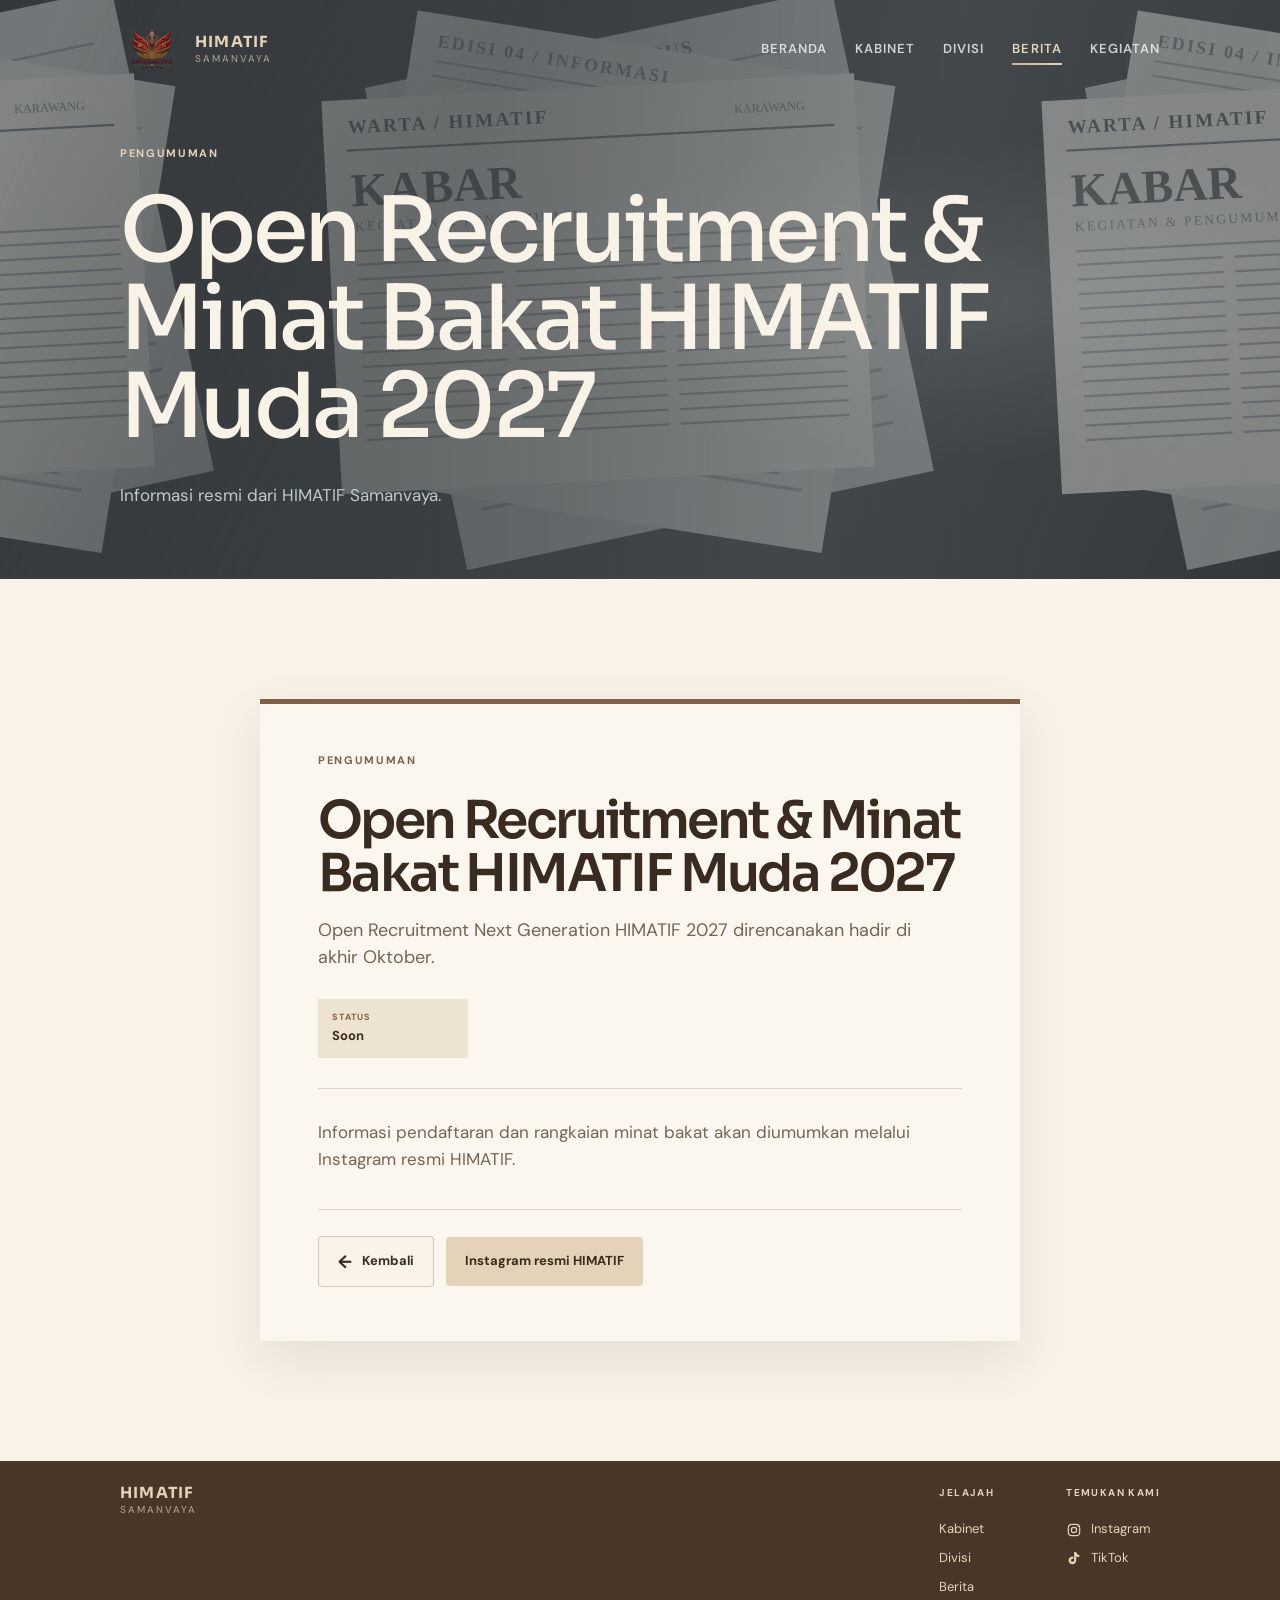
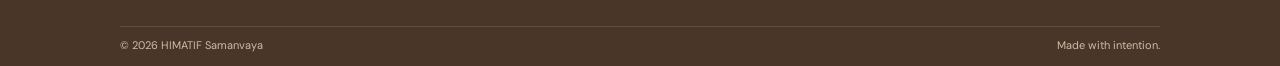
==== commit 58de0d4c: "Perbaikan Page Berita, dan animasi transisi" ====
--- a/pages/berita-detail.html
+++ b/pages/berita-detail.html
@@ -16,7 +16,7 @@
     <script src="../js/berita-detail.js" defer></script>
 </head>
 
-<body>
+<body class="news-page news-detail-page">
     <header class="site-header" data-header>
         <div class="container nav-wrap"><a class="brand" href="../index.html"><span class="brand-mark"
                     aria-label="Logo Samanvaya"><img src="../assets/logo/logo-samanvaya.webp"
@@ -48,6 +48,9 @@
                         </div>
                     </div>
                     <div class="news-detail-body" data-detail-body></div>
+                    <figure class="news-detail-poster" data-detail-poster hidden>
+                        <img src="" alt="" data-detail-poster-image>
+                    </figure>
                     <div class="news-detail-actions">
                         <a class="button button-light" href="berita.html"><span>←</span>Kembali</a>
                         <a class="button button-instagram" href="https://www.instagram.com/himatif_ubp/" target="_blank" rel="noopener noreferrer">Instagram resmi HIMATIF</a>
--- a/css/style.css
+++ b/css/style.css
@@ -18,7 +18,6 @@
    
    ========================================================================== */
 
-
 /* ==========================================================================
    SECTION 1: GLOBAL & RESET STYLES (Line 23 - Line 69)
    ========================================================================== */
@@ -76,91 +75,583 @@
 }
 
 .page-transition {
-  --transition-base: #0d2d4a;
-  --transition-accent: #77d0f0;
+  --transition-base: #0a1e32;
+  --transition-accent: #56c6ee;
   position: fixed;
   inset: 0;
-  z-index: 1000;
+  min-height: 100vh;
+  min-height: 100dvh;
+  z-index: 99999;
   overflow: hidden;
   pointer-events: none;
 }
 
-.page-transition::before {
+.page-transition.is-leaving {
+  pointer-events: auto;
+}
+
+/* --- Curtain Panels (Left & Right) --- */
+.page-transition__panel {
+  position: absolute;
+  top: 0;
+  bottom: 0;
+  width: 50.5%;
+  overflow: hidden;
+  will-change: transform;
+}
+
+.page-transition__panel::after {
+  content: "";
   position: absolute;
   inset: 0;
+  z-index: 1;
+  opacity: 0.24;
+  pointer-events: none;
+  background:
+    radial-gradient(circle, color-mix(in srgb, var(--transition-accent) 75%, transparent) 0 1px, transparent 1.8px) 0 0 / 72px 72px,
+    linear-gradient(135deg, transparent 49.5%, color-mix(in srgb, var(--transition-accent) 24%, transparent) 50%, transparent 50.5%) 0 0 / 72px 72px;
+}
+
+.page-transition__panel--left {
+  left: 0;
+  background:
+    radial-gradient(ellipse 90% 80% at 20% 50%,
+      color-mix(in srgb, var(--transition-accent) 15%, transparent),
+      transparent 75%),
+    linear-gradient(135deg,
+      color-mix(in srgb, var(--transition-base) 88%, #03080d),
+      var(--transition-base) 60%,
+      color-mix(in srgb, var(--transition-base) 82%, var(--transition-accent)));
+}
+
+.page-transition__panel--right {
+  right: 0;
+  background:
+    radial-gradient(ellipse 90% 80% at 80% 50%,
+      color-mix(in srgb, var(--transition-accent) 15%, transparent),
+      transparent 75%),
+    linear-gradient(225deg,
+      color-mix(in srgb, var(--transition-base) 88%, #03080d),
+      var(--transition-base) 60%,
+      color-mix(in srgb, var(--transition-base) 82%, var(--transition-accent)));
+}
+
+.page-transition__title {
+  position: absolute;
+  top: 50%;
+  z-index: 10;
+  width: 100vw;
+  color: color-mix(in srgb, var(--transition-accent) 14%, transparent);
+  font-family: var(--display);
+  font-size: var(--transition-title-size, clamp(64px, 27vw, 420px));
+  font-weight: 700;
+  letter-spacing: 0.02em;
+  line-height: 1;
+  white-space: nowrap;
+  text-align: center;
+  -webkit-text-stroke: 1.5px color-mix(in srgb, var(--transition-accent) 48%, transparent);
+  text-shadow: 0 0 42px color-mix(in srgb, var(--transition-accent) 24%, transparent);
+  transform: translateY(-50%);
+  pointer-events: none;
+}
+
+.page-transition__title span {
+  display: inline-block;
+}
+
+.page-transition__title span:nth-child(5n + 1) {
+  transform: translateY(-0.09em) rotate(-4deg);
+}
+
+.page-transition__title span:nth-child(5n + 2) {
+  transform: translateY(0.06em) rotate(2deg);
+}
+
+.page-transition__title span:nth-child(5n + 3) {
+  transform: translateY(-0.02em) rotate(-1deg);
+}
+
+.page-transition__title span:nth-child(5n + 4) {
+  transform: translateY(0.1em) rotate(3deg);
+}
+
+.page-transition__title span:nth-child(5n) {
+  transform: translateY(-0.06em) rotate(-2deg);
+}
+
+.page-transition__title--left {
+  left: 0;
+}
+
+.page-transition__title--right {
+  left: -49.5vw;
+}
+
+/* Page-specific transition textures */
+.page-transition__pillar {
+  position: absolute;
+  inset: 0;
+  opacity: 0.42;
+  pointer-events: none;
+}
+
+.page-transition__pillar::after {
   content: "";
+  position: absolute;
+  pointer-events: none;
+}
+
+.page-transition__pillar::after {
+  top: 50%;
+  left: 50%;
+  width: min(34vw, 440px);
+  aspect-ratio: 1;
+  border: 1px solid color-mix(in srgb, var(--transition-accent) 58%, transparent);
+  box-shadow:
+    inset 0 0 42px color-mix(in srgb, var(--transition-accent) 10%, transparent),
+    0 0 34px color-mix(in srgb, var(--transition-accent) 12%, transparent);
+  transform: translate(-50%, -50%);
+}
+
+/* Beranda: connected nodes and a light network grid */
+.page-transition[data-pillar="home"] .page-transition__pillar {
+  background-image:
+    radial-gradient(circle, var(--transition-accent) 0 2.5px, transparent 3.5px) 0 0 / 88px 88px,
+    linear-gradient(30deg, transparent 49.4%, color-mix(in srgb, var(--transition-accent) 68%, transparent) 50%, transparent 50.6%) 0 0 / 88px 88px,
+    linear-gradient(150deg, transparent 49.4%, color-mix(in srgb, var(--transition-accent) 54%, transparent) 50%, transparent 50.6%) 0 0 / 88px 88px;
+}
+
+.page-transition[data-pillar="home"] .page-transition__pillar::after {
+  border-radius: 50%;
   background:
-    radial-gradient(ellipse at 24% 45%, color-mix(in srgb, var(--transition-accent) 20%, transparent), transparent 48%),
-    linear-gradient(120deg, color-mix(in srgb, var(--transition-base) 78%, #071b2b), var(--transition-base) 58%, color-mix(in srgb, var(--transition-base) 82%, var(--transition-accent)));
-  transform: translateX(-100%);
-  will-change: transform;
-}
-
-.page-transition.is-entering::before {
-  animation: signal-reveal 560ms cubic-bezier(0.65, 0, 0.35, 1) both;
-}
-
-.page-transition.is-leaving::before {
-  transform: translateX(-100%);
-  animation: signal-cover 520ms cubic-bezier(0.65, 0, 0.35, 1) both;
-}
-
-.page-transition__trace {
+    radial-gradient(circle, var(--transition-accent) 0 4px, transparent 5px) center / 100% 100%,
+    radial-gradient(circle, transparent 0 32%, color-mix(in srgb, var(--transition-accent) 52%, transparent) 32.3% 32.7%, transparent 33%),
+    radial-gradient(circle, transparent 0 66%, color-mix(in srgb, var(--transition-accent) 36%, transparent) 66.3% 66.7%, transparent 67%);
+  box-shadow:
+    0 0 0 22px color-mix(in srgb, var(--transition-accent) 8%, transparent),
+    0 0 0 23px color-mix(in srgb, var(--transition-accent) 28%, transparent);
+}
+
+/* Kabinet: orderly columns and framed sections */
+.page-transition[data-pillar="cabinet"] .page-transition__pillar {
+  background-image:
+    linear-gradient(90deg, transparent 0 31%, color-mix(in srgb, var(--transition-accent) 70%, transparent) 31.3% 31.7%, transparent 32% 67%, color-mix(in srgb, var(--transition-accent) 54%, transparent) 67.3% 67.7%, transparent 68%),
+    linear-gradient(0deg, transparent 0 24%, color-mix(in srgb, var(--transition-accent) 54%, transparent) 24.3% 24.7%, transparent 25% 74%, color-mix(in srgb, var(--transition-accent) 54%, transparent) 74.3% 74.7%, transparent 75%);
+}
+
+.page-transition[data-pillar="cabinet"] .page-transition__pillar::after {
+  width: min(30vw, 390px);
+  height: 74%;
+  aspect-ratio: auto;
+  border-width: 1px 3px;
+  border-color: color-mix(in srgb, var(--transition-accent) 68%, transparent);
+  background:
+    linear-gradient(90deg, transparent 0 31%, color-mix(in srgb, var(--transition-accent) 38%, transparent) 31.5% 32%, transparent 32.5% 67%, color-mix(in srgb, var(--transition-accent) 38%, transparent) 67.5% 68%, transparent 68.5%),
+    linear-gradient(0deg, transparent 0 12%, color-mix(in srgb, var(--transition-accent) 48%, transparent) 12.5% 13%, transparent 13.5% 86%, color-mix(in srgb, var(--transition-accent) 48%, transparent) 86.5% 87%, transparent 87.5%);
+}
+
+/* Divisi: branching paths that suggest different areas of work */
+.page-transition[data-pillar="division"] .page-transition__pillar {
+  background-image:
+    radial-gradient(circle, var(--transition-accent) 0 2.5px, transparent 3.5px) 0 0 / 96px 72px,
+    linear-gradient(135deg, transparent 49.4%, color-mix(in srgb, var(--transition-accent) 64%, transparent) 50%, transparent 50.6%) 0 0 / 96px 72px,
+    linear-gradient(45deg, transparent 49.4%, color-mix(in srgb, var(--transition-accent) 48%, transparent) 50%, transparent 50.6%) 0 0 / 96px 72px;
+}
+
+.page-transition[data-pillar="division"] .page-transition__pillar::after {
+  width: min(29vw, 380px);
+  border-style: dashed;
+  background:
+    radial-gradient(circle, var(--transition-accent) 0 5px, transparent 6px) 50% 50% / 100% 100%,
+    linear-gradient(45deg, transparent 49.6%, color-mix(in srgb, var(--transition-accent) 58%, transparent) 50%, transparent 50.4%),
+    linear-gradient(135deg, transparent 49.6%, color-mix(in srgb, var(--transition-accent) 58%, transparent) 50%, transparent 50.4%);
+  transform: translate(-50%, -50%) rotate(45deg);
+}
+
+/* Berita: clean editorial rules and columns */
+.page-transition[data-pillar="news"] .page-transition__pillar {
+  background-image:
+    linear-gradient(90deg, transparent 0 23%, color-mix(in srgb, var(--transition-accent) 58%, transparent) 23.2% 23.6%, transparent 23.8% 76%, color-mix(in srgb, var(--transition-accent) 44%, transparent) 76.2% 76.6%, transparent 76.8%),
+    repeating-linear-gradient(0deg, transparent 0 47px, color-mix(in srgb, var(--transition-accent) 52%, transparent) 48px 49px, transparent 50px 94px);
+}
+
+.page-transition[data-pillar="news"] .page-transition__pillar::after {
+  width: min(28vw, 360px);
+  height: 72%;
+  aspect-ratio: auto;
+  border-radius: 3px;
+  background:
+    linear-gradient(90deg, transparent 0 68%, color-mix(in srgb, var(--transition-accent) 48%, transparent) 68.5% 69%, transparent 69.5%),
+    linear-gradient(0deg, transparent 0 19%, color-mix(in srgb, var(--transition-accent) 66%, transparent) 19.5% 20%, transparent 20.5% 39%, color-mix(in srgb, var(--transition-accent) 42%, transparent) 39.5% 40%, transparent 40.5% 59%, color-mix(in srgb, var(--transition-accent) 42%, transparent) 59.5% 60%, transparent 60.5% 79%, color-mix(in srgb, var(--transition-accent) 42%, transparent) 79.5% 80%, transparent 80.5%);
+}
+
+/* Kegiatan: a timeline with distinct event markers */
+.page-transition[data-pillar="events"] .page-transition__pillar {
+  background-image:
+    radial-gradient(circle, var(--transition-accent) 0 3.5px, transparent 4.5px) 0 0 / 104px 104px,
+    repeating-linear-gradient(90deg, transparent 0 51px, color-mix(in srgb, var(--transition-accent) 62%, transparent) 52px 53px, transparent 54px 104px),
+    linear-gradient(0deg, transparent 49.4%, color-mix(in srgb, var(--transition-accent) 64%, transparent) 50%, transparent 50.6%);
+}
+
+.page-transition[data-pillar="events"] .page-transition__pillar::after {
+  width: 3px;
+  height: 74%;
+  aspect-ratio: auto;
+  border: 0;
+  background: linear-gradient(180deg, transparent, var(--transition-accent) 12% 88%, transparent);
+  box-shadow:
+    0 0 0 6px color-mix(in srgb, var(--transition-accent) 10%, transparent),
+    0 0 0 7px color-mix(in srgb, var(--transition-accent) 42%, transparent);
+}
+
+/* Luminous Seam Light along panel edge */
+.page-transition__seam {
   position: absolute;
-  z-index: 1;
-  height: 1px;
-  opacity: 0;
-  background: linear-gradient(90deg, transparent, var(--transition-accent) 14%, var(--transition-accent) 86%, transparent);
-  box-shadow: 0 0 9px color-mix(in srgb, var(--transition-accent) 70%, transparent);
-  transform: scaleX(0);
-  transform-origin: left;
-}
-
-.page-transition__trace::after {
+  top: 0;
+  bottom: 0;
+  width: 2.5px;
+  z-index: 2;
+  background: linear-gradient(180deg,
+      transparent 0%,
+      var(--transition-accent) 18%,
+      #ffffff 50%,
+      var(--transition-accent) 82%,
+      transparent 100%);
+  box-shadow:
+    0 0 14px var(--transition-accent),
+    0 0 30px var(--transition-accent);
+}
+
+.page-transition__panel--left .page-transition__seam {
+  right: 0;
+}
+
+.page-transition__panel--right .page-transition__seam {
+  left: 0;
+}
+
+/* Corner Telemetry Data */
+.page-transition__data {
   position: absolute;
-  top: -2px;
-  right: 12%;
+  bottom: 32px;
+  display: flex;
+  align-items: center;
+  gap: 12px;
+  font-family: var(--display);
+  font-size: 11px;
+  font-weight: 700;
+  letter-spacing: 0.16em;
+  z-index: 5;
+  pointer-events: none;
+  user-select: none;
+}
+
+.page-transition__data--left {
+  left: 40px;
+  color: var(--transition-accent);
+}
+
+.page-transition__index {
+  font-size: 14px;
+  font-weight: 800;
+  color: #ffffff;
+  text-shadow: 0 0 12px var(--transition-accent);
+}
+
+.page-transition__code-line {
+  display: inline-block;
+  width: 32px;
+  height: 1.5px;
+  background: color-mix(in srgb, var(--transition-accent) 60%, transparent);
+}
+
+.page-transition__code-text {
+  font-size: 10px;
+  font-weight: 700;
+  letter-spacing: 0.14em;
+  text-transform: uppercase;
+}
+
+.page-transition__data--right {
+  right: 40px;
+  color: rgba(255, 255, 255, 0.72);
+}
+
+.page-transition__status {
+  font-size: 9px;
+  font-weight: 700;
+  letter-spacing: 0.12em;
+  color: #4ade80;
+  text-shadow: 0 0 8px #4ade80;
+}
+
+/* --- Center Stage & Crest --- */
+.page-transition__center {
+  position: absolute;
+  top: 50%;
+  left: 50%;
+  transform: translate(-50%, -50%);
+  display: flex;
+  flex-direction: column;
+  align-items: center;
+  justify-content: center;
+  z-index: 20;
+  pointer-events: none;
+  will-change: transform, opacity;
+}
+
+.page-transition__glow {
+  position: absolute;
+  width: 420px;
+  height: 420px;
+  border-radius: 50%;
+  background: radial-gradient(
+    circle,
+    color-mix(in srgb, var(--transition-accent) 40%, transparent) 0%,
+    transparent 70%
+  );
+  filter: blur(32px);
+  pointer-events: none;
+  z-index: -1;
+}
+
+/* Top Cyber Capsule Pill */
+.page-transition__pill {
+  position: absolute;
+  bottom: calc(100% + 18px);
+  left: 50%;
+  display: inline-flex;
+  align-items: center;
+  gap: 10px;
+  padding: 8px 20px;
+  border-radius: 999px;
+  background: rgba(10, 28, 46, 0.78);
+  border: 1.5px solid color-mix(in srgb, var(--transition-accent) 55%, rgba(255, 255, 255, 0.25));
+  box-shadow:
+    0 10px 28px rgba(0, 0, 0, 0.45),
+    0 0 20px color-mix(in srgb, var(--transition-accent) 35%, transparent);
+  -webkit-backdrop-filter: blur(8px);
+  backdrop-filter: blur(8px);
+  transform: translateX(-50%);
+}
+
+.page-transition__pill-dot {
+  font-size: 11px;
+  color: var(--transition-accent);
+  text-shadow: 0 0 10px var(--transition-accent);
+  line-height: 1;
+}
+
+.page-transition__pill-text {
+  font-family: var(--display);
+  font-size: 11px;
+  font-weight: 700;
+  letter-spacing: 0.22em;
+  text-transform: uppercase;
+  color: #ffffff;
+  text-shadow: 0 1px 8px rgba(0, 0, 0, 0.6);
+  line-height: 1;
+}
+
+.page-transition__crest {
+  position: relative;
+  display: grid;
+  place-items: center;
+  width: 176px;
+  height: 176px;
+  border-radius: 50%;
+  background: rgba(255, 255, 255, 0.12);
+  border: 2.5px solid color-mix(in srgb, var(--transition-accent) 75%, rgba(255, 255, 255, 0.45));
+  box-shadow:
+    0 24px 60px rgba(0, 0, 0, 0.55),
+    0 0 48px color-mix(in srgb, var(--transition-accent) 50%, transparent),
+    inset 0 0 36px color-mix(in srgb, var(--transition-accent) 26%, transparent);
+  -webkit-backdrop-filter: blur(10px);
+  backdrop-filter: blur(10px);
+}
+
+/* Orbiting Satellites */
+.page-transition__satellites {
+  position: absolute;
+  inset: -28px;
+  border-radius: 50%;
+  animation: transition-orbit 24s linear infinite;
+  pointer-events: none;
+}
+
+.page-transition__satellites .satellite {
+  position: absolute;
+  top: 50%;
+  left: 50%;
   width: 5px;
   height: 5px;
   border-radius: 50%;
-  content: "";
   background: var(--transition-accent);
-  box-shadow: 0 0 10px color-mix(in srgb, var(--transition-accent) 90%, transparent);
-}
-
-.page-transition__trace-one {
-  top: 35%;
-  left: 9%;
-  width: 48%;
-}
-
-.page-transition__trace-two {
-  top: 52%;
-  left: 38%;
-  width: 54%;
-}
-
-.page-transition__trace-three {
-  top: 69%;
-  left: 17%;
-  width: 39%;
-}
-
-.page-transition.is-leaving .page-transition__trace {
-  animation: signal-trace 420ms 50ms cubic-bezier(0.65, 0, 0.35, 1) both;
-}
-
-.page-transition.is-entering .page-transition__trace {
-  animation: signal-trace-clear 300ms ease-out both;
-}
-
+  box-shadow:
+    0 0 8px var(--transition-accent),
+    0 0 14px var(--transition-accent);
+}
+
+.satellite.sat-1 { transform: rotate(0deg) translate(116px) translate(-50%, -50%); }
+.satellite.sat-2 { transform: rotate(45deg) translate(116px) translate(-50%, -50%); opacity: 0.6; }
+.satellite.sat-3 { transform: rotate(90deg) translate(116px) translate(-50%, -50%); }
+.satellite.sat-4 { transform: rotate(135deg) translate(116px) translate(-50%, -50%); opacity: 0.6; }
+.satellite.sat-5 { transform: rotate(180deg) translate(116px) translate(-50%, -50%); }
+.satellite.sat-6 { transform: rotate(225deg) translate(116px) translate(-50%, -50%); opacity: 0.6; }
+.satellite.sat-7 { transform: rotate(270deg) translate(116px) translate(-50%, -50%); }
+.satellite.sat-8 { transform: rotate(315deg) translate(116px) translate(-50%, -50%); opacity: 0.6; }
+
+/* Viewfinder Brackets */
+.page-transition__brackets {
+  position: absolute;
+  inset: -14px;
+  pointer-events: none;
+}
+
+.page-transition__brackets .bracket {
+  position: absolute;
+  width: 14px;
+  height: 14px;
+  border-color: color-mix(in srgb, var(--transition-accent) 65%, transparent);
+}
+
+.bracket-tl { top: 0; left: 0; border-top: 1.5px solid; border-left: 1.5px solid; }
+.bracket-tr { top: 0; right: 0; border-top: 1.5px solid; border-right: 1.5px solid; }
+.bracket-bl { bottom: 0; left: 0; border-bottom: 1.5px solid; border-left: 1.5px solid; }
+.bracket-br { bottom: 0; right: 0; border-bottom: 1.5px solid; border-right: 1.5px solid; }
+
+.page-transition__orbit {
+  position: absolute;
+  border-radius: 50%;
+  pointer-events: none;
+}
+
+.page-transition__orbit--outer {
+  inset: -22px;
+  border: 1.5px dashed color-mix(in srgb, var(--transition-accent) 55%, transparent);
+  animation: transition-orbit 16s linear infinite;
+}
+
+.page-transition__orbit--inner {
+  inset: -10px;
+  border: 1px solid color-mix(in srgb, var(--transition-accent) 36%, transparent);
+}
+
+.page-transition__logo {
+  width: 152px;
+  height: 152px;
+  object-fit: contain;
+  filter: drop-shadow(0 8px 24px rgba(0, 0, 0, 0.55));
+}
+
+/* Bottom Telemetry Bar */
+.page-transition__telemetry {
+  display: flex;
+  align-items: center;
+  gap: 12px;
+  margin-top: 34px;
+  font-family: var(--display);
+  font-size: 10px;
+  font-weight: 700;
+  letter-spacing: 0.25em;
+  color: rgba(255, 255, 255, 0.75);
+  text-transform: uppercase;
+}
+
+.telemetry-bar {
+  display: inline-block;
+  width: 26px;
+  height: 1px;
+  background: color-mix(in srgb, var(--transition-accent) 55%, transparent);
+}
+
+@keyframes transition-orbit {
+  from {
+    transform: rotate(0deg);
+  }
+
+  to {
+    transform: rotate(360deg);
+  }
+}
+
+@keyframes mobile-menu-arrive {
+  from {
+    opacity: 0;
+    transform: translateY(-8px) scale(0.98);
+  }
+
+  to {
+    opacity: 1;
+    transform: translateY(0) scale(1);
+  }
+}
+
+/* --- Transition Animations --- */
+
+/* ENTERING (Opening reveal) */
+.page-transition.is-entering .page-transition__panel--left {
+  animation: curtain-panel-open-left 680ms cubic-bezier(0.65, 0, 0.35, 1) both;
+}
+
+.page-transition.is-entering .page-transition__panel--right {
+  animation: curtain-panel-open-right 680ms cubic-bezier(0.65, 0, 0.35, 1) both;
+}
+
+.page-transition.is-entering .page-transition__center {
+  animation: curtain-crest-leave 560ms cubic-bezier(0.22, 1, 0.36, 1) both;
+}
+
+/* LEAVING (Closing cover) */
+.page-transition.is-leaving .page-transition__panel--left {
+  animation: curtain-panel-close-left 680ms cubic-bezier(0.65, 0, 0.35, 1) both;
+}
+
+.page-transition.is-leaving .page-transition__panel--right {
+  animation: curtain-panel-close-right 680ms cubic-bezier(0.65, 0, 0.35, 1) both;
+}
+
+.page-transition.is-leaving .page-transition__center {
+  animation: curtain-crest-enter 560ms 30ms cubic-bezier(0.22, 1, 0.36, 1) both;
+}
+
+/* Body content reactive transition */
 body.is-page-entering main {
-  animation: page-content-arrive 520ms 100ms cubic-bezier(0.22, 1, 0.36, 1) both;
-}
-
-@keyframes signal-cover {
+  animation: page-content-arrive 500ms 50ms cubic-bezier(0.22, 1, 0.36, 1) both;
+}
+
+body.is-page-leaving main {
+  transition:
+    transform 520ms cubic-bezier(0.22, 1, 0.36, 1),
+    opacity 520ms ease;
+  transform: scale(0.99);
+  opacity: 0.6;
+}
+
+/* Keyframes */
+@keyframes curtain-panel-open-left {
   from {
-    transform: translateX(-100%);
+    transform: translateX(0);
+  }
+
+  to {
+    transform: translateX(-101%);
+  }
+}
+
+@keyframes curtain-panel-open-right {
+  from {
+    transform: translateX(0);
+  }
+
+  to {
+    transform: translateX(101%);
+  }
+}
+
+@keyframes curtain-panel-close-left {
+  from {
+    transform: translateX(-101%);
   }
 
   to {
@@ -168,49 +659,134 @@
   }
 }
 
-@keyframes signal-reveal {
+@keyframes curtain-panel-close-right {
   from {
+    transform: translateX(101%);
+  }
+
+  to {
     transform: translateX(0);
   }
+}
+
+@keyframes curtain-crest-enter {
+  from {
+    opacity: 0;
+    transform: translate(-50%, -50%) scale(0.78);
+  }
 
   to {
-    transform: translateX(100%);
-  }
-}
-
-@keyframes signal-trace {
-  to {
-    opacity: 0.9;
-    transform: scaleX(1);
-  }
-}
-
-@keyframes signal-trace-clear {
+    opacity: 1;
+    transform: translate(-50%, -50%) scale(1);
+  }
+}
+
+@keyframes curtain-crest-leave {
+  from {
+    opacity: 1;
+    transform: translate(-50%, -50%) scale(1);
+  }
+
   to {
     opacity: 0;
-    transform: scaleX(1);
+    transform: translate(-50%, -50%) scale(1.15);
   }
 }
 
 @keyframes page-content-arrive {
   from {
-    opacity: 0.6;
-    transform: translateY(12px);
+    opacity: 0.4;
+    transform: translateY(16px) scale(0.988);
   }
 
   to {
     opacity: 1;
-    transform: translateY(0);
+    transform: translateY(0) scale(1);
+  }
+}
+
+@media (max-width: 640px) {
+  .page-transition__panel::after {
+    background-size: 52px 52px, 52px 52px;
+  }
+
+  .page-transition__title {
+    -webkit-text-stroke-width: 1px;
+    text-shadow: 0 0 24px color-mix(in srgb, var(--transition-accent) 24%, transparent);
+  }
+
+  .page-transition__data {
+    display: none;
+  }
+
+  .page-transition__crest {
+    width: clamp(108px, 36vw, 140px);
+    height: clamp(108px, 36vw, 140px);
+  }
+
+  .page-transition__logo {
+    width: calc(100% - 20px);
+    height: calc(100% - 20px);
+  }
+
+  .page-transition__orbit--outer {
+    inset: -14px;
+  }
+
+  .page-transition__orbit--inner {
+    inset: -8px;
+  }
+
+  .page-transition__satellites {
+    inset: -16px;
+  }
+
+  .satellite.sat-1 { transform: rotate(0deg) translate(clamp(68px, 23vw, 88px)) translate(-50%, -50%); }
+  .satellite.sat-2 { transform: rotate(45deg) translate(clamp(68px, 23vw, 88px)) translate(-50%, -50%); }
+  .satellite.sat-3 { transform: rotate(90deg) translate(clamp(68px, 23vw, 88px)) translate(-50%, -50%); }
+  .satellite.sat-4 { transform: rotate(135deg) translate(clamp(68px, 23vw, 88px)) translate(-50%, -50%); }
+  .satellite.sat-5 { transform: rotate(180deg) translate(clamp(68px, 23vw, 88px)) translate(-50%, -50%); }
+  .satellite.sat-6 { transform: rotate(225deg) translate(clamp(68px, 23vw, 88px)) translate(-50%, -50%); }
+  .satellite.sat-7 { transform: rotate(270deg) translate(clamp(68px, 23vw, 88px)) translate(-50%, -50%); }
+  .satellite.sat-8 { transform: rotate(315deg) translate(clamp(68px, 23vw, 88px)) translate(-50%, -50%); }
+
+  .page-transition__pill {
+    max-width: calc(100vw - 24px);
+    gap: 7px;
+    padding: 7px 12px;
+    bottom: calc(100% + clamp(12px, 4vh, 18px));
+  }
+
+  .page-transition__pill-text {
+    font-size: clamp(8px, 2.5vw, 9.5px);
+    letter-spacing: 0.12em;
+    white-space: nowrap;
+  }
+
+  .page-transition__telemetry {
+    font-size: 8.5px;
+    margin-top: 16px;
+  }
+
+  .page-transition__glow {
+    width: min(72vw, 300px);
+    height: min(72vw, 300px);
   }
 }
 
 @media (prefers-reduced-motion: reduce) {
+
   .page-transition,
-  body.is-page-entering main {
+  .page-transition__panel,
+  .page-transition__center,
+  .page-transition__orbit,
+  body.is-page-entering main,
+  body.is-page-leaving main {
     animation: none !important;
-  }
-}
-
+    transition: none !important;
+    display: none !important;
+  }
+}
 
 /* ==========================================================================
    SECTION 2: SHARED LAYOUT & NAVIGATION (HEADER, NAVBAR, BRAND)
@@ -225,31 +801,54 @@
   color: white;
   border-bottom: 1px solid transparent;
   transition:
-    background 0.3s ease,
-    border-color 0.3s ease,
-    padding 0.3s ease;
+    background-color 0.35s cubic-bezier(0.16, 1, 0.3, 1),
+    border-color 0.35s cubic-bezier(0.16, 1, 0.3, 1),
+    padding 0.35s cubic-bezier(0.16, 1, 0.3, 1),
+    box-shadow 0.35s cubic-bezier(0.16, 1, 0.3, 1),
+    backdrop-filter 0.35s ease;
 }
 
 .site-header.scrolled {
-  color: var(--navy);
-  border-bottom-color: rgba(95, 125, 148, 0.22);
-  background: rgba(221, 232, 240, 0.84);
+  color: white;
+  border-bottom-color: color-mix(
+    in srgb,
+    var(--transition-accent, #56c6ee) 42%,
+    transparent
+  );
+  background: color-mix(
+    in srgb,
+    var(--transition-base, #0d2d4a) 90%,
+    transparent
+  );
   -webkit-backdrop-filter: blur(16px) saturate(125%);
   backdrop-filter: blur(16px) saturate(125%);
   padding: 13px 0;
+  box-shadow: 0 10px 30px -10px
+    color-mix(in srgb, var(--transition-base, #0d2d4a) 60%, transparent);
 }
 
 .site-header.scrolled .main-nav a {
-  color: var(--navy);
+  color: rgba(255, 255, 255, 0.82);
 }
 
 .site-header.scrolled .menu-toggle {
-  color: var(--navy);
-  border-color: rgba(13, 45, 74, 0.28);
-  background: rgba(255, 255, 255, 0.7);
-}
-
-.site-header.scrolled .brand-mark img,
+  color: white;
+  border-color: color-mix(
+    in srgb,
+    var(--transition-accent, #56c6ee) 58%,
+    transparent
+  );
+  background: color-mix(
+    in srgb,
+    var(--transition-base, #0d2d4a) 76%,
+    var(--transition-accent, #56c6ee)
+  );
+}
+
+.site-header.scrolled .brand-mark img {
+  mix-blend-mode: screen;
+}
+
 .inner-header .brand-mark img {
   mix-blend-mode: multiply;
 }
@@ -335,14 +934,20 @@
   background: url("../assets/logo/logo-samanvaya.webp") center / contain no-repeat;
 }
 
-.inner-header .brand strong,
+.inner-header .brand strong {
+  color: var(--yellow);
+}
+
 .site-header.scrolled .brand strong {
-  color: var(--yellow);
-}
-
-.inner-header .brand small,
+  color: var(--transition-accent, #e5b64c);
+}
+
+.inner-header .brand small {
+  color: #8faebb;
+}
+
 .site-header.scrolled .brand small {
-  color: #8faebb;
+  color: rgba(255, 255, 255, 0.68);
 }
 
 .inner-header .main-nav a {
@@ -377,6 +982,8 @@
   gap: 28px;
   font-size: 13px;
   font-weight: 600;
+  letter-spacing: 0.08em;
+  text-transform: uppercase;
 }
 
 .main-nav a:nth-child(1) {
@@ -402,6 +1009,23 @@
 .main-nav a:nth-child(5) {
   --nav-accent: #f29b75;
   --nav-accent-dark: #bb5737;
+}
+
+.news-page .main-nav a:nth-child(4) {
+  --nav-accent: #e4d3b8;
+  --nav-accent-dark: #cbb292;
+}
+
+.news-page .brand-copy small {
+  color: #e4d3b8;
+}
+
+.news-page .menu-toggle {
+  border-color: rgba(228, 211, 184, 0.48);
+  background: linear-gradient(145deg, #604831, var(--navy));
+  box-shadow:
+    0 8px 20px rgba(56, 41, 31, 0.2),
+    inset 0 1px 0 rgba(255, 255, 255, 0.14);
 }
 
 .brand-copy,
@@ -413,11 +1037,11 @@
 
 .main-nav a:not(.nav-cta) {
   position: relative;
-  opacity: 0.72;
+  opacity: 0.75;
   transition:
-    opacity 0.2s,
-    color 0.2s,
-    transform 0.2s ease;
+    opacity 0.25s cubic-bezier(0.16, 1, 0.3, 1),
+    color 0.25s cubic-bezier(0.16, 1, 0.3, 1),
+    transform 0.25s cubic-bezier(0.16, 1, 0.3, 1);
 }
 
 .main-nav a:not(.nav-cta)::after {
@@ -430,7 +1054,7 @@
   background: linear-gradient(90deg, var(--nav-accent-dark), var(--nav-accent));
   transform: scaleX(0);
   transform-origin: left;
-  transition: transform 0.25s ease;
+  transition: transform 0.3s cubic-bezier(0.16, 1, 0.3, 1);
 }
 
 .main-nav a:not(.nav-cta):hover,
@@ -447,11 +1071,14 @@
   color: var(--nav-accent);
 }
 
-.site-header.scrolled .main-nav a:not(.nav-cta):hover,
 .site-header.inner-header .main-nav a:not(.nav-cta):hover,
-.site-header.scrolled .main-nav a:not(.nav-cta).active,
 .site-header.inner-header .main-nav a:not(.nav-cta).active {
   color: var(--nav-accent-dark);
+}
+
+.site-header.scrolled .main-nav a:not(.nav-cta):hover,
+.site-header.scrolled .main-nav a:not(.nav-cta).active {
+  color: var(--nav-accent);
 }
 
 .main-nav a:not(.nav-cta):hover::after,
@@ -464,6 +1091,20 @@
   color: var(--navy);
   background: var(--yellow);
   opacity: 1;
+  transition:
+    transform 0.25s cubic-bezier(0.16, 1, 0.3, 1),
+    background-color 0.2s ease,
+    box-shadow 0.25s ease;
+}
+
+.main-nav .nav-cta:hover {
+  transform: translateY(-2px);
+  background-color: #f0c563;
+  box-shadow: 0 8px 18px -4px rgba(229, 182, 76, 0.4);
+}
+
+.main-nav .nav-cta:active {
+  transform: translateY(0) scale(0.97);
 }
 
 .nav-cta span,
@@ -484,6 +1125,14 @@
   color: white;
   box-shadow: 0 7px 16px rgba(13, 45, 74, 0.22);
   cursor: pointer;
+  transition:
+    transform 0.2s cubic-bezier(0.16, 1, 0.3, 1),
+    background 0.2s ease,
+    box-shadow 0.2s ease;
+}
+
+.menu-toggle:active {
+  transform: scale(0.94);
 }
 
 .menu-toggle span {
@@ -493,7 +1142,9 @@
   margin: 4px auto;
   border-radius: 2px;
   background: currentColor;
-  transition: transform 0.2s ease, opacity 0.2s ease;
+  transition:
+    transform 0.3s cubic-bezier(0.16, 1, 0.3, 1),
+    opacity 0.2s ease;
 }
 
 .menu-toggle span:first-child {
@@ -514,7 +1165,9 @@
   content: "";
   background: currentColor;
   transform: translate(-50%, -50%);
-  transition: transform 0.2s ease;
+  transition:
+    transform 0.3s cubic-bezier(0.16, 1, 0.3, 1),
+    opacity 0.2s ease;
 }
 
 .menu-toggle.open span:first-child {
@@ -527,8 +1180,8 @@
 
 .menu-toggle.open::before {
   opacity: 0;
-}
-
+  transform: translate(-50%, -50%) scale(0);
+}
 
 /* ==========================================================================
    SECTION 3: SHARED UTILITIES & COMPONENTS
@@ -566,6 +1219,35 @@
 
 .section-space {
   padding: 120px 0;
+}
+
+.berita-announcements {
+  position: relative;
+  overflow: hidden;
+  background:
+    radial-gradient(circle at 92% 18%, rgba(167, 128, 91, 0.12), transparent 18rem),
+    radial-gradient(circle at 8% 82%, rgba(106, 77, 54, 0.06), transparent 20rem),
+    linear-gradient(135deg, #f8f2e7 0%, #eee2d0 100%);
+}
+
+.berita-announcements::before {
+  position: absolute;
+  top: 95px;
+  right: -140px;
+  width: 280px;
+  height: 280px;
+  content: "";
+  border: 1px solid rgba(74, 54, 40, 0.08);
+  border-radius: 50%;
+  box-shadow:
+    0 0 0 36px rgba(74, 54, 40, 0.025),
+    0 0 0 72px rgba(74, 54, 40, 0.018);
+  pointer-events: none;
+}
+
+.berita-announcements>.container {
+  position: relative;
+  z-index: 1;
 }
 
 .eyebrow,
@@ -583,12 +1265,23 @@
   padding: 14px 19px;
   font-size: 13px;
   font-weight: 700;
-  transition: transform 0.2s,
-    background 0.2s;
+  border-radius: 4px;
+  transition:
+    transform 0.25s cubic-bezier(0.16, 1, 0.3, 1),
+    box-shadow 0.25s cubic-bezier(0.16, 1, 0.3, 1),
+    background-color 0.25s ease,
+    color 0.25s ease,
+    border-color 0.25s ease;
 }
 
 .button:hover {
   transform: translateY(-3px);
+  box-shadow: 0 10px 24px -6px rgba(13, 45, 74, 0.22);
+}
+
+.button:active {
+  transform: translateY(0) scale(0.97);
+  box-shadow: 0 4px 12px -4px rgba(13, 45, 74, 0.2);
 }
 
 .button-coral {
@@ -596,9 +1289,19 @@
   background: var(--navy);
 }
 
+.button-coral:hover {
+  background: #143e63;
+  box-shadow: 0 10px 24px -6px rgba(13, 45, 74, 0.3);
+}
+
 .button-dark {
   color: white;
   background: var(--navy);
+}
+
+.button-dark:hover {
+  background: #143e63;
+  box-shadow: 0 10px 24px -6px rgba(13, 45, 74, 0.3);
 }
 
 .button-light {
@@ -607,15 +1310,31 @@
   background: rgba(255, 255, 255, 0.5);
 }
 
+.button-light:hover {
+  background: rgba(255, 255, 255, 0.85);
+  border-color: rgba(20, 43, 66, 0.35);
+}
+
 .button-instagram {
   color: var(--ink);
   background: var(--yellow);
 }
 
+.button-instagram:hover {
+  background: #f0c563;
+  box-shadow: 0 10px 24px -6px rgba(229, 182, 76, 0.35);
+}
+
 .button span {
+  display: inline-block;
   margin-left: 10px;
   font-size: 18px;
   line-height: 0.7;
+  transition: transform 0.25s cubic-bezier(0.16, 1, 0.3, 1);
+}
+
+.button:hover span {
+  transform: translateX(4px);
 }
 
 .text-link {
@@ -624,12 +1343,14 @@
   gap: 10px;
   font-size: 13px;
   font-weight: 700;
+  transition: color 0.2s ease, opacity 0.2s ease;
 }
 
 .text-link span {
+  display: inline-block;
   font-size: 20px;
   line-height: 1;
-  transition: transform 0.2s;
+  transition: transform 0.25s cubic-bezier(0.16, 1, 0.3, 1);
 }
 
 .text-link:hover span {
@@ -640,8 +1361,16 @@
   color: white;
 }
 
+.light-link:hover {
+  color: var(--yellow);
+}
+
 .dark-link {
   color: var(--ink);
+}
+
+.dark-link:hover {
+  color: var(--coral);
 }
 
 .back-link {
@@ -652,13 +1381,21 @@
   font-weight: 700;
   letter-spacing: 0.08em;
   text-transform: uppercase;
+  transition: color 0.2s ease, transform 0.2s ease;
+}
+
+.back-link:hover {
+  color: var(--yellow);
+  transform: translateX(-4px);
 }
 
 .reveal {
   opacity: 0;
-  transform: translateY(18px);
-  transition: opacity 0.7s ease,
-    transform 0.7s ease;
+  transform: translateY(26px);
+  will-change: opacity, transform;
+  transition:
+    opacity 0.8s cubic-bezier(0.16, 1, 0.3, 1),
+    transform 0.8s cubic-bezier(0.16, 1, 0.3, 1);
 }
 
 .reveal.visible {
@@ -666,12 +1403,49 @@
   transform: translateY(0);
 }
 
-.reveal-delay {
-  transition-delay: 0.12s;
+.reveal-delay,
+.reveal-delay-1 {
+  transition-delay: 0.08s;
 }
 
 .reveal-delay-2 {
+  transition-delay: 0.16s;
+}
+
+.reveal-delay-3 {
   transition-delay: 0.24s;
+}
+
+.reveal-delay-4 {
+  transition-delay: 0.32s;
+}
+
+.reveal-delay-5 {
+  transition-delay: 0.4s;
+}
+
+.reveal-scale {
+  transform: scale(0.92) translateY(20px);
+}
+
+.reveal-scale.visible {
+  transform: scale(1) translateY(0);
+}
+
+.reveal-left {
+  transform: translateX(-30px);
+}
+
+.reveal-left.visible {
+  transform: translateX(0);
+}
+
+.reveal-right {
+  transform: translateX(30px);
+}
+
+.reveal-right.visible {
+  transform: translateX(0);
 }
 
 /* Inner Page Hero (Dipakai di divisi.html, berita.html, kegiatan.html) */
@@ -690,13 +1464,31 @@
   content: "";
   opacity: 0.34;
   background:
-    linear-gradient(90deg, transparent 0 19%, rgba(229, 182, 76, 0.22) 19.1%, transparent 19.3% 100%),
-    linear-gradient(0deg, transparent 0 72%, rgba(229, 182, 76, 0.18) 72.1%, transparent 72.3% 100%),
-    linear-gradient(90deg, transparent 49.8%, rgba(220, 232, 239, 0.15) 50%, transparent 50.2%),
+    linear-gradient(90deg,
+      transparent 0 19%,
+      rgba(229, 182, 76, 0.22) 19.1%,
+      transparent 19.3% 100%),
+    linear-gradient(0deg,
+      transparent 0 72%,
+      rgba(229, 182, 76, 0.18) 72.1%,
+      transparent 72.3% 100%),
+    linear-gradient(90deg,
+      transparent 49.8%,
+      rgba(220, 232, 239, 0.15) 50%,
+      transparent 50.2%),
     linear-gradient(rgba(220, 232, 239, 0.08) 1px, transparent 1px),
     linear-gradient(90deg, rgba(220, 232, 239, 0.08) 1px, transparent 1px);
-  background-size: 100% 100%, 100% 100%, 100% 100%, 56px 56px, 56px 56px;
-  mask-image: linear-gradient(115deg, transparent 5%, black 34%, black 82%, transparent 100%);
+  background-size:
+    100% 100%,
+    100% 100%,
+    100% 100%,
+    56px 56px,
+    56px 56px;
+  mask-image: linear-gradient(115deg,
+      transparent 5%,
+      black 34%,
+      black 82%,
+      transparent 100%);
   animation: tech-drift 18s linear infinite;
   pointer-events: none;
 }
@@ -710,31 +1502,226 @@
   opacity: 0.56;
   background:
     radial-gradient(circle at 77% 34%, var(--yellow) 0 3px, transparent 4px),
-    radial-gradient(circle at 86% 63%, rgba(220, 232, 239, 0.8) 0 2px, transparent 3px),
-    linear-gradient(132deg, transparent 0 66%, rgba(229, 182, 76, 0.6) 66.2%, transparent 66.5%),
-    linear-gradient(132deg, transparent 0 73%, rgba(220, 232, 239, 0.3) 73.2%, transparent 73.5%),
-    linear-gradient(132deg, transparent 0 80%, rgba(220, 232, 239, 0.22) 80.2%, transparent 80.5%);
+    radial-gradient(circle at 86% 63%,
+      rgba(220, 232, 239, 0.8) 0 2px,
+      transparent 3px),
+    linear-gradient(132deg,
+      transparent 0 66%,
+      rgba(229, 182, 76, 0.6) 66.2%,
+      transparent 66.5%),
+    linear-gradient(132deg,
+      transparent 0 73%,
+      rgba(220, 232, 239, 0.3) 73.2%,
+      transparent 73.5%),
+    linear-gradient(132deg,
+      transparent 0 80%,
+      rgba(220, 232, 239, 0.22) 80.2%,
+      transparent 80.5%);
   mask-image: linear-gradient(90deg, transparent 10%, black 53%, black 100%);
   animation: circuit-pan 14s ease-in-out infinite alternate;
 }
 
 .inner-hero-news::after {
-  opacity: 0.5;
+  opacity: 1;
   background:
-    radial-gradient(circle, rgba(229, 182, 76, 0.7) 0 2px, transparent 2.5px) 0 0 / 28px 28px,
-    linear-gradient(90deg, transparent 0 12%, rgba(220, 232, 239, 0.18) 12.1%, transparent 12.3% 100%),
-    repeating-linear-gradient(0deg, transparent 0 45px, rgba(220, 232, 239, 0.13) 46px, transparent 47px);
-  mask-image: linear-gradient(108deg, transparent 0, black 30%, black 92%, transparent 100%);
-  animation: news-scan 12s linear infinite;
-}
+    linear-gradient(90deg,
+      rgba(52, 56, 59, 0.58) 0%,
+      rgba(52, 56, 59, 0.34) 42%,
+      rgba(52, 56, 59, 0.06) 76%,
+      transparent 100%),
+    radial-gradient(ellipse at 78% 52%, rgba(230, 233, 231, 0.12), transparent 38%);
+  pointer-events: none;
+}
+
+.inner-hero-news::before {
+  position: absolute;
+  inset: -8%;
+  z-index: -1;
+  content: "";
+  opacity: 0.4;
+  background: url("../assets/images/newspaper-pile.svg") center / 720px 585px repeat;
+  animation: newspaper-pile-drift 30s ease-in-out infinite alternate;
+  pointer-events: none;
+}
+
+@keyframes newspaper-pile-drift {
+  from {
+    transform: translate3d(-4px, 0, 0);
+  }
+
+  to {
+    transform: translate3d(8px, -6px, 0);
+  }
+}
+
+.news-hero-layout {
+  position: relative;
+  z-index: 1;
+}
+
+.inner-hero.inner-hero-news {
+  min-height: 500px;
+  padding: 145px 0 70px;
+  color: #f8f2e7;
+  background:
+    linear-gradient(110deg, #34383b 0%, #454a4d 65%, #34383b 100%);
+  --hero-accent: #e4d3b8;
+}
+
+.inner-hero-news .eyebrow {
+  color: #e4d3b8;
+}
+
+.news-hero-copy {
+  min-width: 0;
+}
+
+.news-hero-copy .eyebrow {
+  display: flex;
+  align-items: center;
+  gap: 12px;
+  margin-bottom: 20px;
+  letter-spacing: 0.13em;
+}
+
+.news-hero-copy .eyebrow::before {
+  width: 30px;
+  height: 2px;
+  content: "";
+  background: #e4d3b8;
+}
+
+.news-hero-copy h1 {
+  font-size: clamp(54px, 6.4vw, 82px);
+}
+
+.news-hero-copy .inner-lead {
+  max-width: 390px;
+  margin-top: 24px;
+}
+
+.news-hero-paper {
+  position: absolute;
+  top: 56%;
+  right: max(8%, calc((100vw - 1200px) / 2 + 60px));
+  z-index: 0;
+  width: clamp(260px, 29vw, 350px);
+  height: 365px;
+  transform: translateY(-50%);
+  pointer-events: none;
+}
+
+.news-paper-back,
+.news-paper-page {
+  position: absolute;
+  inset: 0;
+  background: #f3efe6;
+  box-shadow: 0 24px 70px rgba(18, 15, 13, 0.3);
+}
+
+.news-paper-back {
+  inset: 10px -12px -10px 12px;
+  background: #e1e3e0;
+  transform: rotate(7deg);
+}
+
+.news-paper-page {
+  display: flex;
+  flex-direction: column;
+  padding: 24px 22px;
+  color: #292e30;
+  transform: rotate(-4deg);
+}
+
+.news-paper-masthead {
+  display: flex;
+  justify-content: space-between;
+  align-items: flex-end;
+  gap: 8px;
+  padding-bottom: 8px;
+  border-bottom: 2px solid #292e30;
+}
+
+.news-paper-masthead strong {
+  font: 700 25px/1 var(--display);
+  letter-spacing: -0.08em;
+}
+
+.news-paper-masthead span {
+  font-size: 7px;
+  font-weight: 700;
+  letter-spacing: 0.08em;
+}
+
+.news-paper-section {
+  margin: 12px 0 7px;
+  color: #62696d;
+  font-size: 8px;
+  font-weight: 700;
+  letter-spacing: 0.15em;
+}
+
+.news-paper-title {
+  margin: 0;
+  font: 700 clamp(38px, 4vw, 48px)/0.82 var(--display);
+  letter-spacing: -0.08em;
+}
+
+.news-paper-rule {
+  height: 3px;
+  margin: 14px 0 12px;
+  background: #292e30;
+}
+
+.news-paper-columns {
+  display: grid;
+  grid-template-columns: repeat(3, 1fr);
+  gap: 8px;
+  flex: 1;
+}
+
+.news-paper-columns span {
+  background: repeating-linear-gradient(
+    to bottom,
+    rgba(41, 46, 48, 0.48) 0 1px,
+    transparent 1px 5px
+  );
+}
+
+.news-paper-seal {
+  position: absolute;
+  right: 18px;
+  bottom: 20px;
+  display: grid;
+  width: 44px;
+  height: 44px;
+  place-items: center;
+  border: 1px solid rgba(98, 105, 109, 0.68);
+  border-radius: 50%;
+  color: #62696d;
+  font: 700 11px var(--display);
+  transform: rotate(-14deg);
+}
+
+
 
 .inner-hero-events::after {
   opacity: 0.54;
   background:
-    radial-gradient(circle at 78% 28%, rgba(229, 182, 76, 0.8) 0 3px, transparent 4px),
-    radial-gradient(circle at 88% 68%, rgba(229, 182, 76, 0.55) 0 2px, transparent 3px),
-    repeating-linear-gradient(115deg, transparent 0 38px, rgba(220, 232, 239, 0.16) 39px, transparent 40px),
-    linear-gradient(115deg, transparent 0 67%, rgba(229, 182, 76, 0.42) 67.2%, transparent 67.6%);
+    radial-gradient(circle at 78% 28%,
+      rgba(229, 182, 76, 0.8) 0 3px,
+      transparent 4px),
+    radial-gradient(circle at 88% 68%,
+      rgba(229, 182, 76, 0.55) 0 2px,
+      transparent 3px),
+    repeating-linear-gradient(115deg,
+      transparent 0 38px,
+      rgba(220, 232, 239, 0.16) 39px,
+      transparent 40px),
+    linear-gradient(115deg,
+      transparent 0 67%,
+      rgba(229, 182, 76, 0.42) 67.2%,
+      transparent 67.6%);
   mask-image: linear-gradient(90deg, transparent 6%, black 47%, black 100%);
   animation: schedule-shift 16s ease-in-out infinite alternate;
 }
@@ -787,10 +1774,6 @@
 
 .inner-hero {
   --hero-accent: #8ed1b2;
-}
-
-.inner-hero-news {
-  --hero-accent: var(--yellow);
 }
 
 .inner-hero-division,
@@ -844,15 +1827,33 @@
   font-size: 11px;
   text-transform: uppercase;
   letter-spacing: 0.08em;
-}
-
-.filter.active,
+  border-radius: 4px;
+  transition:
+    transform 0.2s cubic-bezier(0.16, 1, 0.3, 1),
+    background-color 0.2s ease,
+    border-color 0.2s ease,
+    color 0.2s ease,
+    box-shadow 0.2s ease;
+}
+
 .filter:hover {
   border-color: var(--coral);
   color: white;
   background: var(--coral);
-}
-
+  transform: translateY(-2px);
+  box-shadow: 0 6px 14px -3px rgba(13, 79, 128, 0.3);
+}
+
+.filter.active {
+  border-color: var(--coral);
+  color: white;
+  background: var(--coral);
+  box-shadow: 0 4px 12px -3px rgba(13, 79, 128, 0.35);
+}
+
+.filter:active {
+  transform: translateY(0) scale(0.96);
+}
 
 /* ==========================================================================
    SECTION 4: PAGE - index.html (HOMEPAGE)
@@ -874,8 +1875,7 @@
   z-index: 0;
   content: "";
   background:
-    linear-gradient(rgba(19, 43, 59, 0.55),
-      rgba(19, 43, 59, 0.55)),
+    linear-gradient(rgba(19, 43, 59, 0.55), rgba(19, 43, 59, 0.55)),
     url("../assets/images/GedungUBP.webp") center / cover no-repeat;
   filter: blur(5px);
   transform: scale(1.04);
@@ -903,7 +1903,16 @@
   display: inline-block;
   margin-right: -0.04em;
   color: transparent;
-  background: linear-gradient(115deg, #000 0%, #164b83 20%, #267eae 36%, #77d0f0 46%, #f3fbff 50%, #77d0f0 54%, #267eae 68%, #0d2d4a 84%, #000 100%);
+  background: linear-gradient(115deg,
+      #000 0%,
+      #164b83 20%,
+      #267eae 36%,
+      #77d0f0 46%,
+      #f3fbff 50%,
+      #77d0f0 54%,
+      #267eae 68%,
+      #0d2d4a 84%,
+      #000 100%);
   -webkit-background-clip: text;
   background-clip: text;
   -webkit-text-fill-color: transparent;
@@ -914,31 +1923,95 @@
 }
 
 .hero h1>span:nth-child(1) {
-  background-image: linear-gradient(118deg, #000 0%, #164b83 20%, #267eae 36%, #77d0f0 46%, #f3fbff 50%, #77d0f0 54%, #267eae 70%, #0d2d4a 86%, #000 100%);
+  background-image: linear-gradient(118deg,
+      #000 0%,
+      #164b83 20%,
+      #267eae 36%,
+      #77d0f0 46%,
+      #f3fbff 50%,
+      #77d0f0 54%,
+      #267eae 70%,
+      #0d2d4a 86%,
+      #000 100%);
 }
 
 .hero h1>span:nth-child(2) {
-  background-image: linear-gradient(72deg, #164b83 0%, #58bce8 23%, #267eae 36%, #77d0f0 46%, #f3fbff 50%, #77d0f0 54%, #267eae 67%, #000 84%, #0d2d4a 100%);
+  background-image: linear-gradient(72deg,
+      #164b83 0%,
+      #58bce8 23%,
+      #267eae 36%,
+      #77d0f0 46%,
+      #f3fbff 50%,
+      #77d0f0 54%,
+      #267eae 67%,
+      #000 84%,
+      #0d2d4a 100%);
 }
 
 .hero h1>span:nth-child(3) {
-  background-image: linear-gradient(125deg, #000 0%, #164b83 18%, #58bce8 30%, #267eae 41%, #77d0f0 48%, #f3fbff 51%, #77d0f0 56%, #58bce8 68%, #0d2d4a 84%, #000 100%);
+  background-image: linear-gradient(125deg,
+      #000 0%,
+      #164b83 18%,
+      #58bce8 30%,
+      #267eae 41%,
+      #77d0f0 48%,
+      #f3fbff 51%,
+      #77d0f0 56%,
+      #58bce8 68%,
+      #0d2d4a 84%,
+      #000 100%);
 }
 
 .hero h1>span:nth-child(4) {
-  background-image: linear-gradient(108deg, #0d2d4a 0%, #58bce8 20%, #164b83 34%, #267eae 42%, #77d0f0 48%, #f3fbff 51%, #77d0f0 56%, #267eae 72%, #000 100%);
+  background-image: linear-gradient(108deg,
+      #0d2d4a 0%,
+      #58bce8 20%,
+      #164b83 34%,
+      #267eae 42%,
+      #77d0f0 48%,
+      #f3fbff 51%,
+      #77d0f0 56%,
+      #267eae 72%,
+      #000 100%);
 }
 
 .hero h1>span:nth-child(5) {
-  background-image: linear-gradient(76deg, #000 0%, #164b83 20%, #58bce8 39%, #77d0f0 48%, #f3fbff 51%, #77d0f0 55%, #267eae 68%, #164b83 82%, #000 100%);
+  background-image: linear-gradient(76deg,
+      #000 0%,
+      #164b83 20%,
+      #58bce8 39%,
+      #77d0f0 48%,
+      #f3fbff 51%,
+      #77d0f0 55%,
+      #267eae 68%,
+      #164b83 82%,
+      #000 100%);
 }
 
 .hero h1>span:nth-child(6) {
-  background-image: linear-gradient(132deg, #58bce8 0%, #267eae 19%, #164b83 35%, #000 47%, #f3fbff 50%, #77d0f0 54%, #58bce8 64%, #0d2d4a 82%, #000 100%);
+  background-image: linear-gradient(132deg,
+      #58bce8 0%,
+      #267eae 19%,
+      #164b83 35%,
+      #000 47%,
+      #f3fbff 50%,
+      #77d0f0 54%,
+      #58bce8 64%,
+      #0d2d4a 82%,
+      #000 100%);
 }
 
 .hero h1>span:nth-child(7) {
-  background-image: linear-gradient(65deg, #000 0%, #164b83 20%, #267eae 32%, #58bce8 43%, #f3fbff 47%, #77d0f0 52%, #58bce8 62%, #164b83 78%, #000 100%);
+  background-image: linear-gradient(65deg,
+      #000 0%,
+      #164b83 20%,
+      #267eae 32%,
+      #58bce8 43%,
+      #f3fbff 47%,
+      #77d0f0 52%,
+      #58bce8 62%,
+      #164b83 78%,
+      #000 100%);
 }
 
 .hero h1>span {
@@ -971,6 +2044,7 @@
 }
 
 @keyframes hero-title-shimmer {
+
   0%,
   55%,
   100% {
@@ -998,8 +2072,7 @@
   align-items: center;
 }
 
-.hero h1,
-.closing h2 {
+.hero h1 {
   margin: 0;
   font-family: "orbitron", sans-serif;
   font-size: clamp(58px, 8vw, 106px);
@@ -1043,11 +2116,15 @@
   width: 285px;
   height: 250px;
   opacity: 0.34;
-  background-image: linear-gradient(rgba(134, 170, 188, 0.22) 1px, transparent 1px),
+  background-image:
+    linear-gradient(rgba(134, 170, 188, 0.22) 1px, transparent 1px),
     linear-gradient(90deg, rgba(134, 170, 188, 0.22) 1px, transparent 1px);
   background-size: 28px 28px;
   transform: rotate(-7deg);
-  mask-image: linear-gradient(135deg, transparent 3%, black 35%, transparent 96%);
+  mask-image: linear-gradient(135deg,
+      transparent 3%,
+      black 35%,
+      transparent 96%);
 }
 
 .art-data {
@@ -1126,19 +2203,42 @@
   bottom: 63px;
   display: grid;
   grid-template-columns: 1fr 18px;
-  gap: 7px 12px;
-  width: 92px;
-  padding: 12px;
-  border: 1px solid rgba(137, 174, 190, 0.32);
-  color: #8aafbf;
-  background: rgba(8, 35, 50, 0.42);
-  font: 700 10px/1 monospace;
+  opacity: 0.34;
+  background-image:
+    radial-gradient(ellipse 18px 35px at 50% 0%,
+      transparent 62%,
+      rgba(244, 207, 131, 0.48) 65% 69%,
+      transparent 72%),
+    radial-gradient(ellipse 18px 35px at 50% 100%,
+      transparent 62%,
+      rgba(244, 207, 131, 0.48) 65% 69%,
+      transparent 72%),
+    radial-gradient(ellipse 35px 18px at 0% 50%,
+      transparent 62%,
+      rgba(244, 207, 131, 0.48) 65% 69%,
+      transparent 72%),
+    radial-gradient(ellipse 35px 18px at 100% 50%,
+      transparent 62%,
+      rgba(244, 207, 131, 0.48) 65% 69%,
+      transparent 72%),
+    radial-gradient(circle at 50% 50%,
+      rgba(255, 213, 125, 0.72) 0 2px,
+      transparent 2.5px),
+    linear-gradient(90deg,
+      transparent 49.7%,
+      rgba(255, 213, 125, 0.1) 49.8% 50.2%,
+      transparent 50.3%),
+    linear-gradient(0deg,
+      transparent 49.7%,
+      rgba(255, 213, 125, 0.1) 49.8% 50.2%,
+      transparent 50.3%);
+  background-size: 180px 180px;
   transform: rotate(7deg);
 }
 
 .art-terminal span {
   grid-row: span 3;
-  align-self: center;
+  background-position: 180px 0;
   color: var(--coral);
   font-size: 17px;
 }
@@ -1415,149 +2515,174 @@
   position: relative;
   isolation: isolate;
   overflow: hidden;
-  border-top: 1px solid rgba(13, 45, 74, 0.28);
-  background: #d1e0e9;
-}
-
-.focus::before {
+  border-top: 1px solid rgba(60, 125, 165, 0.2);
+  background-color: #b6c9d4;
+}
+
+.focus-circuit-bg {
   position: absolute;
-  inset: -18px;
-  z-index: -1;
-  content: "";
-  background:
-    linear-gradient(rgba(209, 224, 233, 0.86) 0%,
-      rgba(209, 224, 233, 0.58) 28%,
-      rgba(209, 224, 233, 0.2) 62%,
-      rgba(209, 224, 233, 0.08) 100%),
-    url("../assets/images/TechnoVisionEvent.webp") center 58% / cover no-repeat;
-  filter: blur(2px);
-  transform: scale(1.04);
-}
-
-.focus.section-space {
-  padding-top: 60px;
+  inset: 0;
+  width: 100%;
+  height: 100%;
+  z-index: 0;
+  pointer-events: none;
+}
+
+.focus>.container {
+  position: relative;
+  z-index: 1;
+}
+
+.focus-board-traces {
+  opacity: 0.24;
+  stroke: #245F82;
+  stroke-width: 1.8;
+  filter: drop-shadow(0 0 2px rgba(37, 143, 191, 0.55));
+}
+
+.focus-board-flow {
+  pointer-events: none;
+}
+
+.focus-board-flow path {
+  stroke: #62D8F7;
+  stroke-width: 2.5;
+  stroke-dasharray: 180 820;
+  stroke-dashoffset: 0;
+  filter:
+    drop-shadow(0 0 1px rgba(208, 248, 255, 0.9))
+    drop-shadow(0 0 4px rgba(48, 191, 239, 0.7))
+    drop-shadow(0 0 8px rgba(48, 191, 239, 0.4));
+  animation: focus-board-transmit 7.5s linear infinite;
+}
+
+@keyframes focus-board-transmit {
+  to {
+    stroke-dashoffset: -1000;
+  }
+}
+
+.focus-circuit-bg .focus-board-packets circle {
+  opacity: 0.68;
+  filter: drop-shadow(0 0 4px rgba(229, 182, 76, 0.9));
 }
 
 .focus .section-heading {
   display: block;
-}
-
-.focus .section-heading>div,
+  margin-bottom: 60px;
+}
+
 .focus .section-heading h2 {
   width: 100%;
 }
 
-.focus .heading-aside {
-  max-width: 430px;
-  margin-top: 26px;
-}
-
-.section-heading h2 {
-  margin-bottom: 0;
-}
-
-.heading-aside {
-  max-width: 240px;
-  margin: 0;
+.focus .section-heading h2 {
+  max-width: 720px;
   color: var(--ink);
-  font-size: 14px;
-  font-weight: 500;
+}
+
+.focus .section-heading h2 em {
+  color: #387fa8;
 }
 
 .focus-grid {
   display: grid;
-  grid-template-columns: repeat(3, 1fr);
-  gap: 1px;
-  background: var(--line);
-  border-top: 1px solid var(--line);
+  grid-template-columns: repeat(3, minmax(0, 1fr));
+  gap: 18px;
 }
 
 .focus-item {
   position: relative;
   display: flex;
-  min-height: 350px;
+  min-height: 300px;
   flex-direction: column;
   align-items: flex-start;
-  padding: 24px;
-  background: rgba(231, 237, 241, 0.64);
-}
-
-.focus-featured {
-  color: white;
-  background: rgba(13, 45, 74, 0.88);
+  padding: 28px;
+  color: var(--ink);
+  background: rgba(224, 236, 243, 0.9);
+  border: 1px solid rgba(54, 111, 148, 0.24);
+  border-radius: 10px;
+  box-shadow: 0 10px 32px rgba(45, 93, 122, 0.045);
+  transition:
+    transform 0.3s ease,
+    border-color 0.3s ease,
+    box-shadow 0.3s ease,
+    background-color 0.3s ease;
+  overflow: hidden;
+}
+
+.focus-item::before {
+  position: absolute;
+  top: -1px;
+  right: 24px;
+  left: 24px;
+  content: "";
+  height: 2px;
+  background: linear-gradient(90deg, #73b5d8, #c8e5f4 72%, transparent);
+  opacity: 0.7;
+}
+
+.focus-item:hover {
+  transform: translateY(-4px);
+  background: #eef5f8;
+  border-color: rgba(54, 111, 148, 0.38);
+  box-shadow: 0 16px 36px rgba(45, 93, 122, 0.1);
 }
 
 .focus-number {
-  color: var(--coral);
-  font: 600 13px var(--display);
-}
-
-.focus-icon {
-  margin: 36px 0 16px;
-  color: var(--coral);
-  font-size: 45px;
-  line-height: 1;
+  display: inline-flex;
+  align-items: center;
+  gap: 10px;
+  margin-bottom: 48px;
+  color: #397fa6;
+  font: 600 12px var(--display);
+  letter-spacing: 0.1em;
+}
+
+.focus-number::after {
+  width: 32px;
+  height: 1px;
+  content: "";
+  background: #9dc6dc;
 }
 
 .focus-item h3 {
-  margin: 0 0 12px;
-  font: 600 26px var(--display);
-  letter-spacing: -0.04em;
+  max-width: 260px;
+  margin: 0 0 14px;
+  font: 600 24px/1.25 var(--display);
+  letter-spacing: -0.045em;
 }
 
 .focus-item p {
-  max-width: 250px;
-  margin: 0;
-  color: var(--ink);
+  max-width: 320px;
+  margin: 0 0 26px;
+  color: #587184;
   font-size: 14px;
-  font-weight: 500;
-}
-
-.focus-featured p {
-  color: #b6c5ca;
+  line-height: 1.7;
 }
 
 .focus-item>a {
   display: inline-flex;
   align-items: center;
-  gap: 10px;
+  width: fit-content;
   margin-top: auto;
-  padding-top: 16px;
-  color: var(--ink);
+  padding-bottom: 4px;
+  color: #286f98;
   font-size: 13px;
   font-weight: 700;
-  transition: color 0.2s ease, transform 0.2s ease;
+  transition:
+    color 0.25s ease,
+    border-color 0.25s ease;
+  border-bottom: 1px solid rgba(40, 111, 152, 0.35);
 }
 
 .focus-item>a:hover {
-  color: var(--coral);
-  transform: translateY(-2px);
-}
-
-.focus-link-icon {
-  display: inline-grid;
-  width: 30px;
-  height: 30px;
-  place-items: center;
-  border: 1px solid currentColor;
-  border-radius: 50%;
-  font-size: 16px;
-  line-height: 1;
-  transition: color 0.2s ease, background-color 0.2s ease, border-color 0.2s ease;
-}
-
-.focus-item>a:hover .focus-link-icon {
-  color: white;
-  background: var(--coral);
-  border-color: var(--coral);
-}
-
-.focus-featured>a {
-  color: white;
+  color: #164e70;
+  border-color: #164e70;
 }
 
 .focus-item>a:focus-visible {
-  outline: 2px solid var(--coral);
+  outline: 2px solid #397fa6;
   outline-offset: 4px;
 }
 
@@ -1665,36 +2790,238 @@
 
 /* Closing CTA Section Homepage */
 .closing {
+  position: relative;
+  isolation: isolate;
+  overflow: hidden;
   padding: 75px 0 85px;
-  color: #54242a;
-  background: var(--sky);
+  color: #fff0ca;
+  background: linear-gradient(118deg, #3b151e, #54232b 52%, #3b151e);
+}
+
+.closing-logo-backdrop {
+  position: absolute;
+  inset: 0;
+  z-index: 1;
+  overflow: hidden;
+  pointer-events: none;
+}
+
+.closing-logo-ghost {
+  position: absolute;
+  height: auto;
+  opacity: 0.16;
+  filter: blur(0.65px) brightness(1.55) saturate(0.7) drop-shadow(0 0 12px rgba(239, 198, 113, 0.2));
+  transform-origin: center;
+  animation: closing-logo-drift var(--drift-duration) ease-in-out infinite alternate;
+}
+
+.ghost-one {
+  top: 5%;
+  left: 1%;
+  width: clamp(100px, 18vw, 220px);
+  --drift-x: 18px;
+  --drift-y: 16px;
+  --rotation-start: -14deg;
+  --rotation-end: -5deg;
+  --drift-duration: 23s;
+  animation-delay: -7s;
+}
+
+.ghost-two {
+  top: 18%;
+  right: 3%;
+  width: clamp(58px, 10vw, 120px);
+  --drift-x: -14px;
+  --drift-y: 20px;
+  --rotation-start: 17deg;
+  --rotation-end: 8deg;
+  --drift-duration: 19s;
+  animation-delay: -3s;
+}
+
+.ghost-three {
+  bottom: 5%;
+  left: 9%;
+  width: clamp(70px, 13vw, 156px);
+  --drift-x: 22px;
+  --drift-y: -13px;
+  --rotation-start: 7deg;
+  --rotation-end: 16deg;
+  --drift-duration: 26s;
+  animation-delay: -12s;
+}
+
+.ghost-four {
+  right: 8%;
+  bottom: 4%;
+  width: clamp(100px, 20vw, 240px);
+  --drift-x: -20px;
+  --drift-y: -15px;
+  --rotation-start: -11deg;
+  --rotation-end: -20deg;
+  --drift-duration: 28s;
+  animation-delay: -16s;
+}
+
+.ghost-five {
+  top: 4%;
+  left: 38%;
+  width: clamp(52px, 8vw, 96px);
+  --drift-x: -12px;
+  --drift-y: 18px;
+  --rotation-start: 22deg;
+  --rotation-end: 10deg;
+  --drift-duration: 21s;
+  animation-delay: -9s;
+}
+
+.ghost-six {
+  right: 36%;
+  bottom: 3%;
+  width: clamp(64px, 11vw, 132px);
+  --drift-x: 16px;
+  --drift-y: -12px;
+  --rotation-start: -8deg;
+  --rotation-end: 4deg;
+  --drift-duration: 25s;
+  animation-delay: -5s;
+}
+
+.closing::after {
+  position: absolute;
+  inset: -20% auto -20% -45%;
+  z-index: 0;
+  width: 36%;
+  content: "";
+  pointer-events: none;
+  opacity: 0.65;
+  background: linear-gradient(90deg,
+      transparent,
+      rgba(255, 248, 216, 0.42),
+      rgba(255, 255, 255, 0.2),
+      transparent);
+  transform: skewX(-18deg);
+  animation: closing-light-pass 5s ease-in-out infinite;
+}
+
+@keyframes closing-logo-drift {
+  from {
+    transform: translate3d(0, 0, 0) rotate(var(--rotation-start));
+  }
+
+  to {
+    transform: translate3d(var(--drift-x), var(--drift-y), 0) rotate(var(--rotation-end));
+  }
+}
+
+@keyframes closing-light-pass {
+  from {
+    transform: translateX(0) skewX(-18deg);
+  }
+
+  to {
+    transform: translateX(430%) skewX(-18deg);
+  }
 }
 
 .closing-inner {
+  position: relative;
+  z-index: 2;
   text-align: center;
 }
 
 .closing .eyebrow {
-  margin-bottom: 22px;
-}
-
-.closing h2 {
-  font-size: clamp(50px, 7vw, 86px);
   margin-bottom: 26px;
 }
 
-.closing h2 em {
-  color: #54242a;
-}
-
-.closing-logo {
+.closing .button {
+  padding: 16px 26px;
+  color: #451923;
+  border: 1px solid rgba(255, 240, 202, 0.3);
+  background: #e8bd66;
+  box-shadow: 0 8px 20px rgba(20, 5, 8, 0.22);
+  font-size: 14px;
+  transition:
+    transform 0.2s ease,
+    background-color 0.2s ease,
+    box-shadow 0.2s ease;
+}
+
+.closing .button:hover {
+  transform: translateY(-3px);
+  background: #f0cc7f;
+  box-shadow: 0 12px 24px rgba(20, 5, 8, 0.3);
+}
+
+.closing .button:focus-visible {
+  outline: 2px solid #fff0ca;
+  outline-offset: 4px;
+}
+
+.closing-logo-stage {
+  position: relative;
   display: block;
   width: min(390px, 82vw);
-  height: 205px;
+  height: min(205px, 52vw);
   margin: 0 auto 18px;
+}
+
+.closing-logo-stage::before {
+  position: absolute;
+  inset: 0;
+  z-index: 0;
+  content: "";
+  background: #ffd57d;
+  -webkit-mask-image: url("../assets/logo/logo-samanvaya.webp");
+  mask-image: url("../assets/logo/logo-samanvaya.webp");
+  -webkit-mask-position: center;
+  mask-position: center;
+  -webkit-mask-repeat: no-repeat;
+  mask-repeat: no-repeat;
+  -webkit-mask-size: contain;
+  mask-size: contain;
+  filter: blur(16px);
+  opacity: 0.62;
+  animation: closing-logo-aura 4.5s ease-in-out infinite;
+}
+
+.closing-logo {
+  position: relative;
+  z-index: 1;
+  display: block;
+  width: 100%;
+  height: 100%;
+  margin: 0;
   object-fit: contain;
-}
-
+  animation: closing-logo-glow 4.5s ease-in-out infinite;
+  filter: drop-shadow(0 0 12px rgba(255, 213, 125, 0.22)) drop-shadow(0 10px 12px rgba(20, 5, 8, 0.24));
+}
+
+@keyframes closing-logo-aura {
+
+  0%,
+  100% {
+    opacity: 0.44;
+    filter: blur(14px);
+  }
+
+  50% {
+    opacity: 0.82;
+    filter: blur(22px);
+  }
+}
+
+@keyframes closing-logo-glow {
+
+  0%,
+  100% {
+    filter: drop-shadow(0 0 12px rgba(255, 213, 125, 0.22)) drop-shadow(0 10px 12px rgba(20, 5, 8, 0.24));
+  }
+
+  50% {
+    filter: drop-shadow(0 0 20px rgba(255, 213, 125, 0.5)) drop-shadow(0 0 38px rgba(255, 213, 125, 0.24)) drop-shadow(0 16px 18px rgba(20, 5, 8, 0.3));
+  }
+}
 
 /* ==========================================================================
    SECTION 5: PAGE - kabinet.html (HALAMAN STRUKTUR KABINET)
@@ -1753,6 +3080,7 @@
 }
 
 @keyframes cabinet-logo-glow {
+
   0%,
   100% {
     filter: drop-shadow(0 14px 20px rgba(0, 0, 0, 0.2));
@@ -1766,10 +3094,19 @@
 .cabinet-hero h1 {
   position: relative;
   margin: 0;
-  font: 600 clamp(58px, 8vw, 104px)/0.9 "Cinzel", serif;
+  font:
+    600 clamp(58px, 8vw, 104px)/0.9 "Cinzel",
+    serif;
   letter-spacing: -0.035em;
   color: transparent;
-  background: linear-gradient(100deg, #7d1d25 0%, #b83238 22%, #e0a64a 40%, #fff0b0 48%, #d84539 56%, #98222a 76%, #e5b64c 100%);
+  background: linear-gradient(100deg,
+      #7d1d25 0%,
+      #b83238 22%,
+      #e0a64a 40%,
+      #fff0b0 48%,
+      #d84539 56%,
+      #98222a 76%,
+      #e5b64c 100%);
   background-size: 220% 100%;
   background-position: 100% 50%;
   background-clip: text;
@@ -1795,6 +3132,7 @@
 }
 
 @keyframes cabinet-title-shimmer {
+
   0%,
   55%,
   100% {
@@ -1826,11 +3164,25 @@
   min-height: 240px;
   padding: 28px;
   background: #f6f3ed;
+  transition:
+    transform 0.35s cubic-bezier(0.16, 1, 0.3, 1),
+    box-shadow 0.35s cubic-bezier(0.16, 1, 0.3, 1),
+    background-color 0.3s ease;
+}
+
+.philosophy-card:hover {
+  transform: translateY(-5px);
+  box-shadow: 0 16px 32px -10px rgba(13, 45, 74, 0.14);
 }
 
 .philosophy-card-dark {
   color: white;
   background: var(--navy);
+}
+
+.philosophy-card-dark:hover {
+  background: #143e63;
+  box-shadow: 0 20px 40px -12px rgba(13, 45, 74, 0.35);
 }
 
 .philosophy-card h3 {
@@ -1938,6 +3290,10 @@
   min-height: 170px;
   padding: 27px;
   background: var(--paper);
+  transition:
+    transform 0.3s cubic-bezier(0.16, 1, 0.3, 1),
+    box-shadow 0.3s cubic-bezier(0.16, 1, 0.3, 1),
+    background-color 0.25s ease;
 }
 
 .leadership-link {
@@ -1959,6 +3315,9 @@
 
 .leadership-link:hover {
   background: var(--yellow);
+  transform: translateY(-4px);
+  box-shadow: 0 14px 28px -8px rgba(13, 45, 74, 0.16);
+  z-index: 2;
 }
 
 .leadership-arrow {
@@ -1967,6 +3326,11 @@
   bottom: 23px;
   color: var(--coral);
   font-size: 24px;
+  transition: transform 0.3s cubic-bezier(0.16, 1, 0.3, 1);
+}
+
+.leadership-link:hover .leadership-arrow {
+  transform: translate(4px, -4px);
 }
 
 .leadership-card.leadership-wide {
@@ -2011,6 +3375,16 @@
   min-height: 360px;
   padding: 22px;
   background: var(--paper);
+  transition:
+    transform 0.35s cubic-bezier(0.16, 1, 0.3, 1),
+    box-shadow 0.35s cubic-bezier(0.16, 1, 0.3, 1),
+    border-color 0.25s ease;
+}
+
+.profile-card:hover {
+  transform: translateY(-6px);
+  box-shadow: 0 18px 36px -10px rgba(13, 45, 74, 0.16);
+  z-index: 2;
 }
 
 .profile-card.profile-featured {
@@ -2219,7 +3593,6 @@
   font-size: 13px;
 }
 
-
 /* ==========================================================================
    SECTION 7: PAGE - divisi.html (HALAMAN DAFTAR DIVISI)
    Division List, Division Rows, Link Detail, & Dropdown Accordion
@@ -2236,8 +3609,17 @@
   grid-template-columns: 70px 1fr 40px;
   align-items: center;
   gap: 25px;
-  padding: 35px 0;
+  padding: 35px 12px;
   border-bottom: 1px solid var(--line);
+  border-radius: 4px;
+  transition:
+    background-color 0.25s ease,
+    transform 0.25s cubic-bezier(0.16, 1, 0.3, 1),
+    border-color 0.25s ease;
+}
+
+.division-row:hover {
+  background-color: rgba(13, 79, 128, 0.035);
 }
 
 .division-row>span {
@@ -2265,12 +3647,17 @@
 .division-detail-link {
   color: var(--ink);
   font-size: 25px;
-  transition: color 0.2s ease, transform 0.2s ease;
+  display: inline-flex;
+  align-items: center;
+  justify-content: center;
+  transition:
+    color 0.25s ease,
+    transform 0.25s cubic-bezier(0.16, 1, 0.3, 1);
 }
 
 .division-detail-link:hover {
   color: var(--coral);
-  transform: translate(3px, -3px);
+  transform: translate(4px, -4px);
 }
 
 .division-row details {
@@ -2315,7 +3702,6 @@
   color: var(--ink-soft);
   font-size: 13px;
 }
-
 
 /* ==========================================================================
    SECTION 8: PAGE - detail-divisi.html (HALAMAN DETAIL DIVISI)
@@ -2435,19 +3821,181 @@
   font: 600 12px var(--display);
 }
 
-
 /* ==========================================================================
    SECTION 9: PAGE - berita.html (HALAMAN BERITA & ARTIKEL)
    Article List Rows, Date Badges, News Categories, & Article Images
    ========================================================================== */
+
+.news-page {
+  --ink: #3a2b21;
+  --ink-soft: #766454;
+  --navy: #4a3628;
+  --cream: #eee2d0;
+  --paper: #f8f2e7;
+  --coral: #806047;
+  --yellow: #e4d3b8;
+  --line: rgba(74, 54, 40, 0.18);
+  background: #f8f2e7;
+}
+
+.news-page .news-detail-content {
+  background: #fbf7ef;
+  box-shadow: 0 18px 45px rgba(74, 54, 40, 0.1);
+}
+
+.news-page .news-detail-facts span,
+.news-page .news-detail-note {
+  background: var(--cream);
+}
+
+.news-page .news-detail-note {
+  border-left-color: var(--coral);
+}
+
+.news-page .news-detail-poster img {
+  box-shadow: 0 12px 30px rgba(74, 54, 40, 0.14);
+}
+
+.news-page .button-light {
+  border-color: rgba(74, 54, 40, 0.22);
+  background: rgba(248, 242, 231, 0.72);
+}
+
+.news-page .button-light:hover {
+  border-color: rgba(74, 54, 40, 0.38);
+  background: #fffaf1;
+}
+
+.news-page .button-instagram:hover {
+  background: #d6c1a3;
+  box-shadow: 0 10px 24px -6px rgba(74, 54, 40, 0.24);
+}
+
+.news-page .button-dark:hover {
+  background: #35251b;
+}
+
+.news-page .button:hover {
+  box-shadow: 0 10px 24px -6px rgba(74, 54, 40, 0.22);
+}
+
+.news-page .button:active {
+  box-shadow: 0 4px 12px -4px rgba(74, 54, 40, 0.2);
+}
+
+.news-page .article-poster {
+  box-shadow: 0 8px 20px rgba(74, 54, 40, 0.12);
+}
 
 .article-row {
   display: grid;
   grid-template-columns: minmax(0, 245px) minmax(0, 1fr);
   gap: 28px;
   align-items: center;
-  padding: 25px 0;
+  padding: 25px 12px;
   border-bottom: 1px solid var(--line);
+  border-radius: 4px;
+  transition:
+    background-color 0.25s ease,
+    transform 0.25s cubic-bezier(0.16, 1, 0.3, 1);
+}
+
+.article-row:hover {
+  background-color: rgba(74, 54, 40, 0.035);
+  transform: translateY(-2px);
+}
+
+.article-list {
+  display: grid;
+  grid-template-columns: repeat(2, minmax(0, 1fr));
+  gap: 20px;
+  border-top: 0;
+}
+
+.article-list .article-row {
+  grid-template-columns: minmax(0, 1fr);
+  align-content: start;
+  gap: 0;
+  overflow: hidden;
+  padding: 0;
+  border: 1px solid var(--line);
+  border-radius: 18px;
+  background: #fbf7ef;
+  box-shadow: 0 16px 45px rgba(74, 54, 40, 0.07);
+}
+
+.article-list .article-featured {
+  grid-column: 1 / -1;
+  grid-template-columns: minmax(280px, 0.95fr) minmax(0, 1.05fr);
+  min-height: 330px;
+  align-items: center;
+  background:
+    linear-gradient(135deg, rgba(166, 125, 86, 0.1), transparent 48%),
+    #fbf7ef;
+}
+
+.article-list .article-featured>div {
+  padding: 38px 42px 38px 34px;
+}
+
+.article-list .article-row:not(.article-featured)>div:last-child {
+  padding: 26px 28px 30px;
+}
+
+.article-list .article-poster,
+.article-list .image-placeholder.article {
+  width: 100%;
+  height: 210px;
+  border-radius: 0;
+  box-shadow: none;
+}
+
+.article-list .article-featured .article-poster {
+  height: 330px;
+  object-fit: contain;
+  object-position: center;
+  background: #4a3628;
+}
+
+.article-list .article-row:hover {
+  background-color: #fbf7ef;
+  box-shadow: 0 22px 55px rgba(74, 54, 40, 0.14);
+  transform: translateY(-5px);
+}
+
+.upcoming-count {
+  margin: 0 0 4px;
+  color: var(--ink-soft);
+  font-size: 12px;
+  text-transform: uppercase;
+  letter-spacing: 0.12em;
+}
+
+.upcoming-count span {
+  display: inline-grid;
+  width: 38px;
+  height: 38px;
+  margin-right: 8px;
+  place-items: center;
+  border: 1px solid var(--line);
+  border-radius: 50%;
+  color: var(--navy);
+  background: var(--yellow);
+  font: 700 12px var(--body);
+  letter-spacing: 0;
+}
+
+.article-number {
+  display: inline-grid;
+  width: 25px;
+  height: 25px;
+  margin-right: 7px;
+  place-items: center;
+  border-radius: 50%;
+  color: #fff;
+  background: var(--coral);
+  font-size: 9px;
+  line-height: 1;
 }
 
 .image-placeholder {
@@ -2480,11 +4028,27 @@
   inset: 7px;
 }
 
+.article-poster {
+  display: block;
+  width: 100%;
+  height: 150px;
+  border-radius: 0 24px 0 24px;
+  object-fit: cover;
+  box-shadow: 0 8px 20px rgba(20, 43, 66, 0.12);
+  transition: transform 0.45s ease;
+}
+
+.article-row:hover .article-poster {
+  transform: translateY(-4px);
+}
+
 .image-placeholder::before {
   position: absolute;
   inset: 0;
   content: "";
-  background: linear-gradient(180deg, rgba(20, 43, 66, 0.08), rgba(20, 43, 66, 0.72));
+  background: linear-gradient(180deg,
+      rgba(74, 54, 40, 0.08),
+      rgba(74, 54, 40, 0.72));
 }
 
 .image-placeholder.article::after {
@@ -2498,11 +4062,11 @@
 }
 
 .article-image-makrab {
-  background-image: url('../assets/images/CigolosorUBP.jpg');
+  background-image: url("../assets/images/CigolosorUBP.jpg");
 }
 
 .article-image-rekrutmen {
-  background-image: url('../assets/images/Recruitment.jpg');
+  background-image: url("../assets/images/Recruitment.jpg");
   border-radius: 24px 0 24px 0;
 }
 
@@ -2562,7 +4126,27 @@
 }
 
 .article-image-pdh {
-  background: var(--navy);
+  background: #4a3628;
+  overflow: hidden;
+}
+
+.article-image-pdh::before {
+  background: linear-gradient(135deg, rgba(255, 255, 255, 0.04), transparent 70%);
+}
+
+.article-image-pdh .pdh-logo {
+  position: absolute;
+  z-index: 2;
+  top: 22px;
+  right: 24px;
+  width: 64px;
+  height: 64px;
+  object-fit: contain;
+  border: 1px solid rgba(255, 255, 255, 0.32);
+  border-radius: 50%;
+  background: rgba(255, 255, 255, 0.92);
+  box-shadow: 0 8px 24px rgba(2, 18, 32, 0.25);
+  padding: 7px;
 }
 
 .news-detail-layout {
@@ -2632,7 +4216,7 @@
 }
 
 .news-detail-facts b,
-.news-detail-note > span {
+.news-detail-note>span {
   color: var(--coral);
   font-size: 9px;
   letter-spacing: 0.14em;
@@ -2655,6 +4239,19 @@
   margin: 0 0 20px;
   color: var(--ink-soft);
   font-size: 17px;
+}
+
+.news-detail-poster {
+  margin: 0;
+  padding-top: 10px;
+}
+
+.news-detail-poster img {
+  display: block;
+  width: 100%;
+  height: auto;
+  border-radius: 0 24px 0 24px;
+  box-shadow: 0 12px 30px rgba(20, 43, 66, 0.12);
 }
 
 .news-detail-note {
@@ -2695,7 +4292,6 @@
   padding: 10px 13px;
   font-size: 12px;
 }
-
 
 /* ==========================================================================
    SECTION 10: PAGE - kegiatan.html (HALAMAN AGENDA & KEGIATAN)
@@ -2808,7 +4404,9 @@
   font-weight: 700;
   opacity: 0;
   transform: translateY(4px);
-  transition: opacity 0.2s ease, transform 0.2s ease;
+  transition:
+    opacity 0.2s ease,
+    transform 0.2s ease;
 }
 
 .event-photo-trigger:hover .event-photo-hint,
@@ -2822,11 +4420,11 @@
   width: 100%;
   height: 100%;
   object-fit: cover;
-  transition: transform 0.5s ease;
+  transition: transform 0.6s cubic-bezier(0.16, 1, 0.3, 1);
 }
 
 .event-photo-trigger:hover img {
-  transform: scale(1.025);
+  transform: scale(1.06);
 }
 
 .event-photo-viewer {
@@ -2895,6 +4493,10 @@
   background: var(--navy);
 }
 
+.news-page .site-footer {
+  color: #e4d3b8;
+}
+
 .footer-top {
   display: flex;
   justify-content: space-between;
@@ -2922,8 +4524,16 @@
   text-transform: uppercase;
 }
 
+.news-page .footer-links p {
+  color: #e4d3b8;
+}
+
 .footer-links a:hover {
   color: white;
+}
+
+.news-page .footer-links a:hover {
+  color: #fff7ea;
 }
 
 .footer-links .footer-social-link {
@@ -2958,10 +4568,13 @@
   font-size: 11px;
 }
 
+.news-page .footer-bottom {
+  color: #cbbda8;
+}
+
 .footer-brand {
   align-self: flex-start;
 }
-
 
 /* ==========================================================================
    SECTION 12: MEDIA QUERIES & RESPONSIVE DESIGN
@@ -3011,47 +4624,181 @@
 
   .menu-toggle {
     display: block;
-    flex: 0 0 38px;
+    flex: 0 0 88px;
     margin-left: auto;
-    width: 38px;
-    height: 38px;
-    border-radius: 8px;
+    width: 88px;
+    height: 42px;
+    padding: 0;
+    border: 1px solid rgba(229, 182, 76, 0.48);
+    border-radius: 999px;
+    background: linear-gradient(145deg, #164365, var(--navy));
+    box-shadow:
+      0 8px 20px rgba(5, 23, 39, 0.2),
+      inset 0 1px 0 rgba(255, 255, 255, 0.14);
   }
 
   .main-nav {
     position: absolute;
     top: 64px;
-    left: 12px;
-    right: 12px;
+    right: 0;
+    left: 0;
     display: none;
-    padding: 18px 16px;
+    width: 100%;
+    padding: 16px;
     align-items: stretch;
-    flex-direction: column;
-    gap: 14px;
+    flex-flow: row wrap;
+    gap: 10px;
     z-index: 3;
-    max-height: calc(100vh - 82px);
+    max-height: calc(100dvh - 82px);
+    overflow-x: hidden;
     overflow-y: auto;
-    background: rgba(13, 45, 74, 0.98);
-    border-radius: 14px;
-    box-shadow: 0 18px 35px rgba(0, 0, 0, 0.2);
+    color: white;
+    background:
+      radial-gradient(
+        circle at 100% 0,
+        color-mix(in srgb, var(--transition-accent, #56c6ee) 20%, transparent),
+        transparent 42%
+      ),
+      linear-gradient(
+        145deg,
+        color-mix(in srgb, var(--transition-base, #0d2d4a) 96%, white),
+        color-mix(in srgb, var(--transition-base, #0d2d4a) 96%, black)
+      );
+    border: 1px solid rgba(255, 255, 255, 0.14);
+    border-radius: 18px;
+    box-shadow:
+      0 24px 60px rgba(4, 17, 29, 0.36),
+      inset 0 1px 0 rgba(255, 255, 255, 0.08);
+    -webkit-backdrop-filter: blur(20px);
+    backdrop-filter: blur(20px);
+  }
+
+  .main-nav::before {
+    content: "NAVIGASI";
+    flex: 1 0 100%;
+    padding: 2px 4px 4px;
+    color: rgba(255, 255, 255, 0.56);
+    font-family: var(--display);
+    font-size: 9px;
+    font-weight: 700;
+    letter-spacing: 0.24em;
+  }
+
+  .main-nav::after {
+    content: "HIMATIF SAMANVAYA";
+    flex: 1 0 100%;
+    padding: 6px 4px 0;
+    color: rgba(255, 255, 255, 0.4);
+    font-family: var(--display);
+    font-size: 8px;
+    font-weight: 600;
+    letter-spacing: 0.16em;
+    text-align: right;
   }
 
   .site-header.scrolled .main-nav {
     top: 54px;
-    background: rgba(13, 45, 74, 0.98);
   }
 
   .main-nav.open {
     display: flex;
+    animation: mobile-menu-arrive 260ms cubic-bezier(0.16, 1, 0.3, 1) both;
   }
 
   .main-nav a {
+    display: grid;
+    flex: 1 1 calc(50% - 5px);
+    grid-template-columns: 24px 1fr 14px;
+    align-items: center;
+    gap: 7px;
+    min-width: 0;
+    min-height: 66px;
+    padding: 10px;
+    color: rgba(255, 255, 255, 0.78);
     font-size: 12px;
-    letter-spacing: 0.02em;
+    font-weight: 600;
+    letter-spacing: 0.01em;
+    background: rgba(255, 255, 255, 0.045);
+    border: 1px solid rgba(255, 255, 255, 0.08);
+    border-radius: 13px;
+    transition:
+      color 0.2s ease,
+      background-color 0.2s ease,
+      border-color 0.2s ease,
+      transform 0.2s ease;
+  }
+
+  .main-nav a:nth-child(1)::before,
+  .main-nav a:nth-child(2)::before,
+  .main-nav a:nth-child(3)::before,
+  .main-nav a:nth-child(4)::before,
+  .main-nav a:nth-child(5)::before {
+    color: var(--nav-accent);
+    font-family: var(--display);
+    font-size: 9px;
+    font-weight: 700;
+    letter-spacing: 0.08em;
+  }
+
+  .main-nav a:nth-child(1)::before { content: "01"; }
+  .main-nav a:nth-child(2)::before { content: "02"; }
+  .main-nav a:nth-child(3)::before { content: "03"; }
+  .main-nav a:nth-child(4)::before { content: "04"; }
+  .main-nav a:nth-child(5)::before { content: "05"; }
+
+  .main-nav a:nth-child(5) {
+    flex-basis: 100%;
+  }
+
+  .main-nav a::after {
+    position: static;
+    width: 18px;
+    height: auto;
+    content: "↗";
+    color: rgba(255, 255, 255, 0.38);
+    background: none;
+    font-size: 14px;
+    text-align: center;
+    transform: none;
+    opacity: 0;
+    transition: opacity 0.2s ease, color 0.2s ease;
+  }
+
+  .main-nav a.active {
+    color: white;
+    background: color-mix(in srgb, var(--nav-accent) 18%, rgba(255, 255, 255, 0.04));
+    border-color: color-mix(in srgb, var(--nav-accent) 55%, transparent);
+    box-shadow:
+      inset 0 0 0 1px color-mix(in srgb, var(--nav-accent) 12%, transparent),
+      0 8px 18px color-mix(in srgb, var(--nav-accent) 10%, transparent);
+  }
+
+  .main-nav a.active::after {
+    color: var(--nav-accent);
+    opacity: 1;
+  }
+
+  .main-nav a:hover {
+    color: white;
+    background: rgba(255, 255, 255, 0.07);
+    border-color: rgba(255, 255, 255, 0.18);
+    transform: translateY(-2px);
+  }
+
+  .main-nav a:hover::after {
+    opacity: 1;
   }
 
   .main-nav a:not(.nav-cta)::after {
-    bottom: -4px;
+    position: static;
+    right: auto;
+    bottom: auto;
+    left: auto;
+    width: 18px;
+    height: auto;
+    content: "↗";
+    background: none;
+    transform: none;
   }
 
   .site-header .main-nav a,
@@ -3077,6 +4824,11 @@
   .site-header.inner-header .main-nav a:not(.nav-cta).active,
   .site-header.scrolled .main-nav a:not(.nav-cta):hover,
   .site-header.scrolled .main-nav a:not(.nav-cta).active {
+    color: white;
+  }
+
+  .site-header.scrolled .main-nav a:not(.nav-cta):hover,
+  .site-header.scrolled .main-nav a:not(.nav-cta).active {
     color: var(--nav-accent);
   }
 
@@ -3084,8 +4836,83 @@
   .site-header.inner-header .menu-toggle,
   .site-header.scrolled .menu-toggle {
     color: white;
-    border: 0;
-    background: var(--navy);
+    border-color: color-mix(
+      in srgb,
+      var(--transition-accent, #56c6ee) 58%,
+      transparent
+    );
+    background: linear-gradient(
+      145deg,
+      color-mix(in srgb, var(--transition-base, #0d2d4a) 76%, white),
+      var(--transition-base, var(--navy))
+    );
+  }
+
+  .menu-toggle span {
+    position: absolute;
+    top: 50%;
+    left: 13px;
+    width: 15px;
+    height: 2px;
+    margin: 0;
+  }
+
+  .menu-toggle span:first-child {
+    transform: translateY(calc(-50% - 5px));
+  }
+
+  .menu-toggle span:nth-child(2) {
+    transform: translateY(calc(-50% + 5px));
+  }
+
+  .menu-toggle::before {
+    left: 20px;
+    width: 15px;
+    opacity: 1;
+    transform: translate(-50%, -50%);
+  }
+
+  .menu-toggle::after {
+    position: absolute;
+    top: 50%;
+    right: 11px;
+    content: "MENU";
+    color: currentColor;
+    font-family: var(--display);
+    font-size: 9px;
+    font-weight: 700;
+    letter-spacing: 0.12em;
+    transform: translateY(-50%);
+  }
+
+  .menu-toggle.open span:first-child {
+    transform: translateY(-50%) rotate(45deg);
+  }
+
+  .menu-toggle.open span:nth-child(2) {
+    transform: translateY(-50%) rotate(-45deg);
+  }
+
+  .menu-toggle.open::before {
+    opacity: 0;
+  }
+
+  .menu-toggle.open::after {
+    content: "TUTUP";
+  }
+
+  .menu-toggle:focus-visible,
+  .main-nav a:focus-visible {
+    outline: 2px solid var(--yellow);
+    outline-offset: 3px;
+  }
+
+  .site-header .menu-toggle.open,
+  .site-header.inner-header .menu-toggle.open,
+  .site-header.scrolled .menu-toggle.open {
+    color: var(--navy);
+    border-color: rgba(229, 182, 76, 0.8);
+    background: linear-gradient(145deg, #f3cd73, var(--yellow));
   }
 
   .main-nav .nav-cta {
@@ -3186,13 +5013,58 @@
     margin-top: 24px;
   }
 
-  .focus-grid,
   .news-grid {
     grid-template-columns: 1fr;
   }
 
+  .focus-grid {
+    grid-template-columns: 1fr;
+    gap: 12px;
+  }
+
+
+
+  .focus::after {
+    display: none;
+  }
+
+  .focus .section-heading {
+    grid-template-columns: 1fr;
+    gap: 0;
+    margin-bottom: 42px;
+  }
+
+  .focus-circuit-bg {
+    height: 100%;
+  }
+
+  .focus-board-traces {
+    opacity: 0.16;
+  }
+
+  .focus-board-flow {
+    opacity: 0.7;
+  }
+
+  .focus-board-packets {
+    opacity: 0.48;
+  }
+
   .focus-item {
-    min-height: 350px;
+    min-height: 0;
+    padding: 24px;
+  }
+
+  .focus-number {
+    margin-bottom: 28px;
+  }
+
+  .focus-item h3 {
+    font-size: 19px;
+  }
+
+  .focus-item p {
+    margin-bottom: 22px;
   }
 
   .news-image {
@@ -3282,6 +5154,51 @@
   .inner-hero {
     min-height: 510px;
     padding-top: 150px;
+  }
+
+  .inner-hero-news {
+    min-height: 0;
+  }
+
+  .inner-hero.inner-hero-news {
+    min-height: 0;
+    padding: 126px 0 44px;
+  }
+
+  .inner-hero-news::before {
+    opacity: 0.2;
+    background-size: 390px 320px;
+  }
+
+  .news-hero-paper {
+    top: auto;
+    right: -108px;
+    bottom: -250px;
+    width: 225px;
+    height: 295px;
+    opacity: 0.14;
+    transform: none;
+  }
+
+  .news-hero-copy h1 {
+    font-size: clamp(52px, 13vw, 72px);
+  }
+
+  .news-hero-copy .inner-lead {
+    max-width: 300px;
+    margin-top: 20px;
+  }
+
+  .news-paper-page {
+    padding: 20px 16px;
+  }
+
+  .news-paper-masthead strong {
+    font-size: 20px;
+  }
+
+  .news-paper-title {
+    font-size: 32px;
   }
 
   .inner-lead {
@@ -3342,6 +5259,32 @@
     padding: 25px 12px;
   }
 
+  .article-list {
+    grid-template-columns: minmax(0, 1fr);
+  }
+
+  .article-list .article-featured {
+    grid-column: auto;
+    grid-template-columns: minmax(0, 1fr);
+  }
+
+  .article-list .article-featured .article-poster {
+    height: 260px;
+  }
+
+  .article-list .article-featured>div,
+  .article-list .article-row:not(.article-featured)>div:last-child {
+    padding: 24px 20px 28px;
+  }
+
+  .directory-toolbar {
+    align-items: flex-start;
+  }
+
+  .upcoming-count {
+    margin-top: 8px;
+  }
+
   .article-art {
     grid-column: 2;
     grid-row: 1;
@@ -3439,6 +5382,10 @@
     scroll-behavior: auto;
   }
 
+  .focus-board-flow path {
+    animation: none !important;
+  }
+
   .reveal {
     opacity: 1;
     transform: none;
@@ -3454,15 +5401,36 @@
     transform: none;
   }
 
+  .main-nav.open {
+    animation: none;
+  }
+
   .hero h1>span {
     animation: none;
   }
 
+  .closing::after {
+    animation: none;
+  }
+
+  .closing-logo-ghost {
+    animation: none;
+  }
+
+  .closing-logo-stage::before,
+  .closing-logo {
+    animation: none;
+  }
+
   .hero-art.visible .screen-logo {
     animation: none;
   }
 
   .inner-hero::after {
+    animation: none;
+  }
+
+  .inner-hero-news::before {
     animation: none;
   }
 
@@ -3520,7 +5488,6 @@
     font-size: 78px;
   }
 
-  .focus-grid,
   .news-grid,
   .profile-grid,
   .people-grid,
@@ -3529,6 +5496,19 @@
     grid-template-columns: repeat(2, minmax(0, 1fr));
   }
 
+  .focus-item {
+    min-height: 320px;
+    padding: 24px;
+  }
+
+  .focus-item h3 {
+    font-size: 19px;
+  }
+
+  .focus-grid {
+    grid-template-columns: repeat(2, minmax(0, 1fr));
+  }
+
   .department-list {
     grid-template-columns: 1fr;
   }
@@ -3589,7 +5569,6 @@
     font-size: clamp(66px, 6vw, 98px);
   }
 
-  .focus-grid,
   .news-grid,
   .people-grid,
   .profile-grid,
@@ -3633,7 +5612,6 @@
     padding: 130px 0;
   }
 
-  .focus-grid,
   .news-grid,
   .people-grid,
   .profile-grid,
